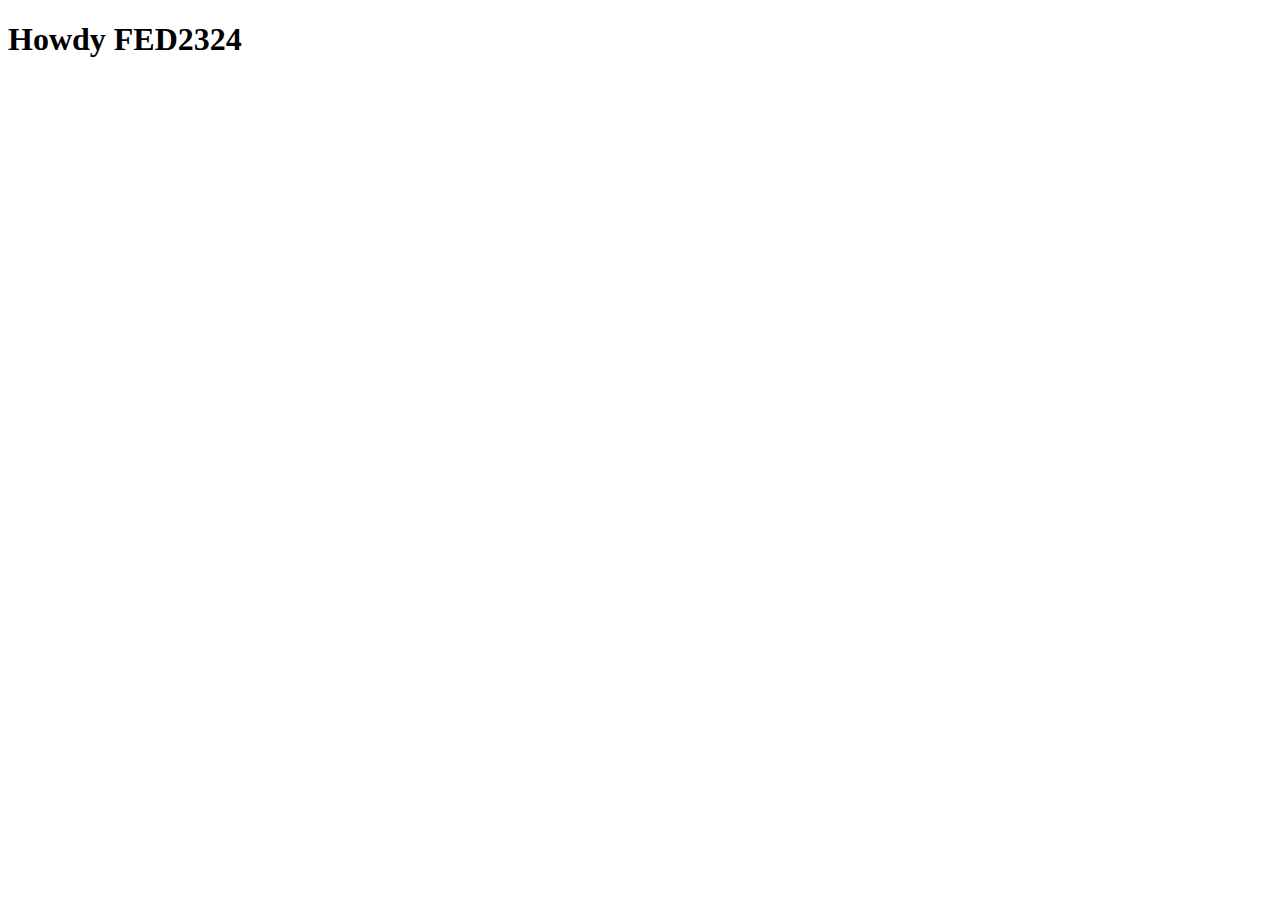
==== index.html @ a55a111e "Add files via upload" ====
<!doctype html>
<html lang="nl">
	
<head>
	<meta charset="UTF-8">
	<meta name="author" content="jouw naam">
	<meta name="viewport" content="width=device-width, initial-scale=1">
	
	<title>Howdy FED2324</title>
	
	<link href="styles/style.css" rel="stylesheet">
	<link rel="icon" type="image/svg+xml" href="images/favicon.svg">
</head>

<body>
	<h1>Howdy FED2324</h1>

	<script defer src="scripts/script.js"></script>
</body>
	
</html>
---- styles/style.css ----
/**************/
/* CSS REMEDY */
/**************/
*, *::after, *::before {
  box-sizing:border-box;  
}






/*********************/
/* CUSTOM PROPERTIES */
/*********************/
:root {
	/* startje */
	--color-text:#111;
	--color-background:#eee;
}





/****************/
/* JOUW STYLING */
/****************/

/* jouw code */
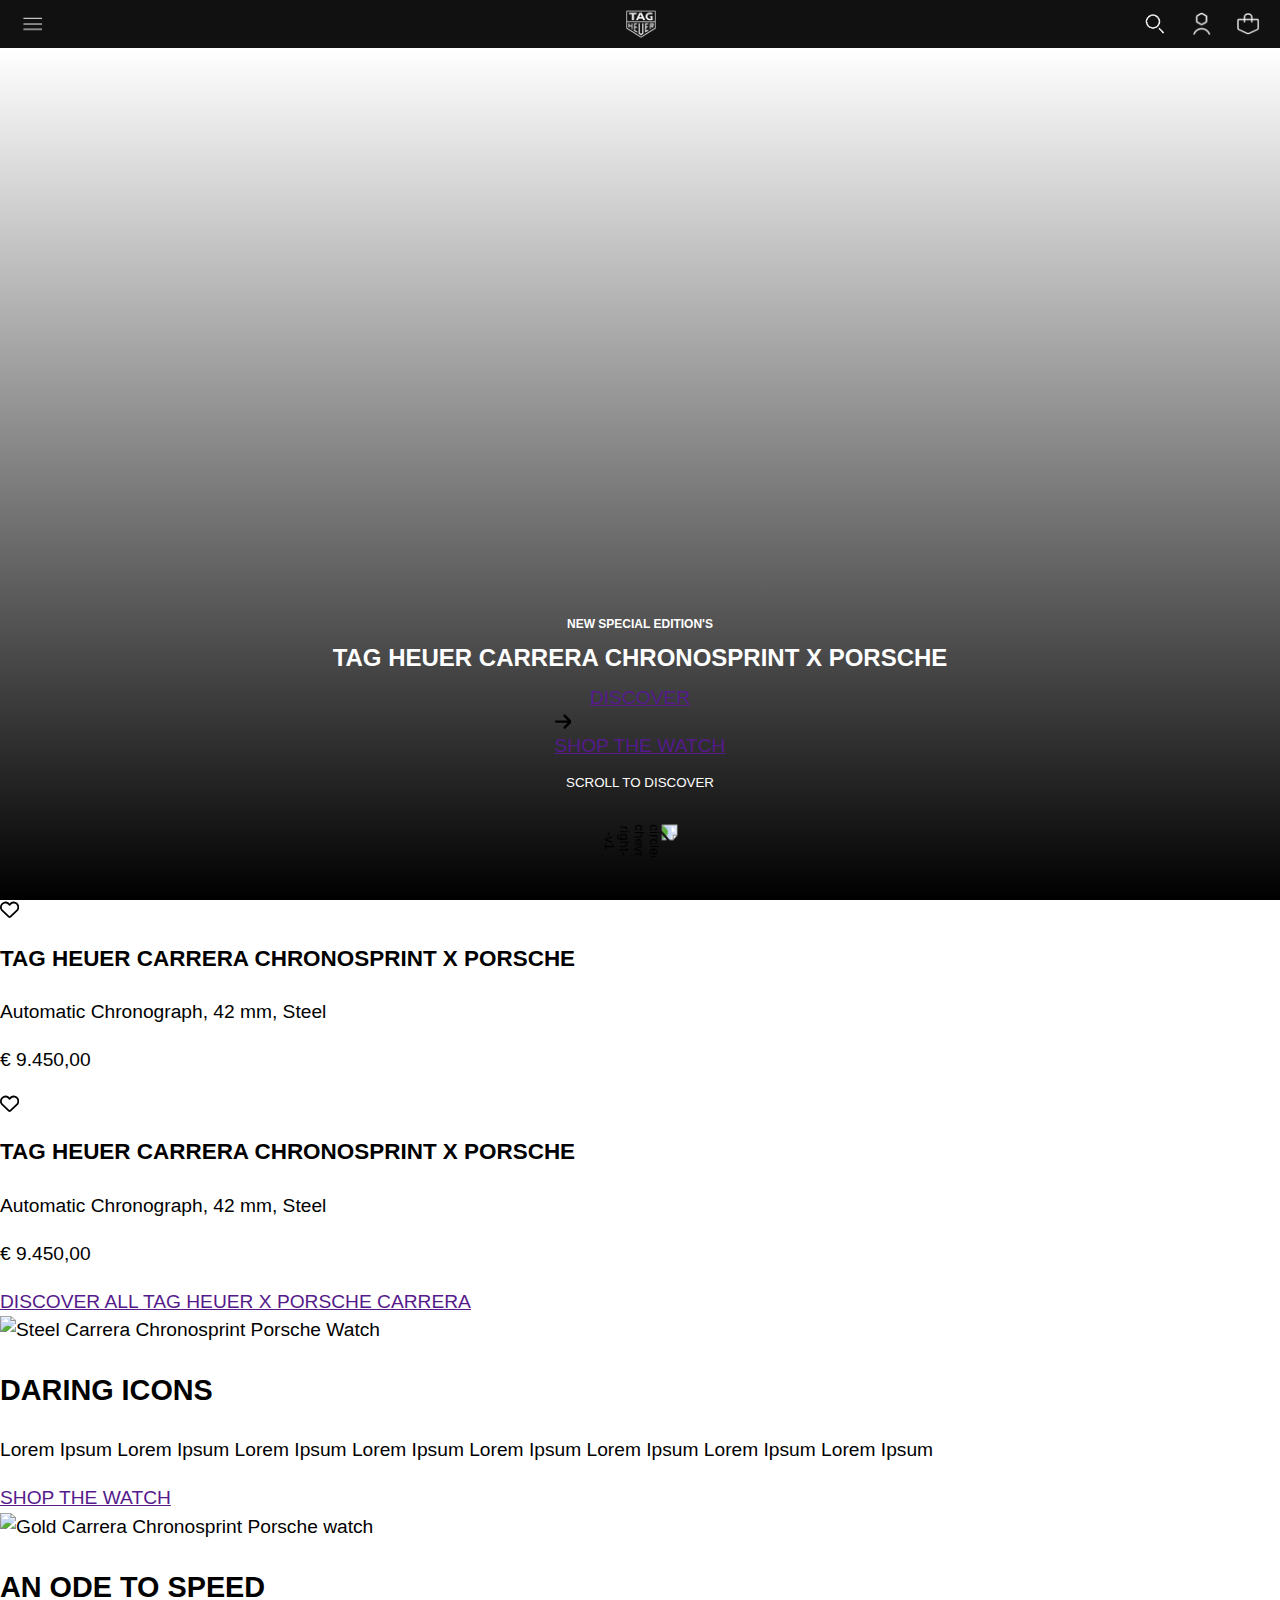
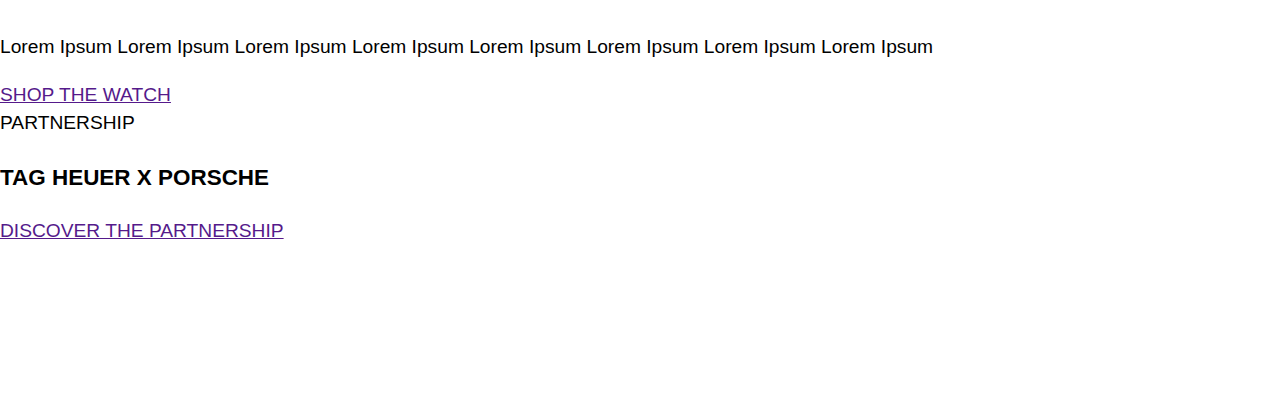
==== commit ccbade7d: "Add files via upload" ====
--- a/index.html
+++ b/index.html
@@ -3,17 +3,128 @@
 	
 <head>
 	<meta charset="UTF-8">
-	<meta name="author" content="jouw naam">
+	<meta name="author" content="Mike de Vries - M4U Creatives">
 	<meta name="viewport" content="width=device-width, initial-scale=1">
 	
-	<title>Howdy FED2324</title>
+	<title>Tag Heuer by M4U Creatives</title>
 	
 	<link href="styles/style.css" rel="stylesheet">
-	<link rel="icon" type="image/svg+xml" href="images/favicon.svg">
+	<link rel="icon" type="image/svg+xml" href="images/favicon.png">
 </head>
 
 <body>
-	<h1>Howdy FED2324</h1>
+	<header>
+		<section>
+			<div>
+				<img src="/images/logo_tagheuer_white.png" alt="TAG Heuer logo">
+			</div>
+			<nav>
+				<div>
+					<img src="/images/menu.png" alt="Menu Icon Header">
+					<!-- <svg xmlns="http://www.w3.org/2000/svg" x="0px" y="0px" width="50" height="50" viewBox="0 0 50 50"
+							style="fill:#FFFFFF;"><path d="M 0 9 L 0 11 L 50 11 L 50 9 Z M 0 24 L 0 26 L 50 26 L 50 24 Z M 0 39 L 0 41 L 50 41 L 50 39 Z"></path></svg> -->
+				</div>
+				
+				<div>
+					<img src="/images/search.png" alt="Search Icon Header">
+					<!-- <svg xmlns="http://www.w3.org/2000/svg" x="0px" y="0px" width="50" height="50" viewBox="0 0 24 24" style="fill:#FFFFFF;"><path d="M 9 2 C 5.1458514 2 2 5.1458514 2 9 C 2 12.854149 5.1458514 16 9 16 C 10.747998 16 12.345009 15.348024 13.574219 14.28125 L 14 14.707031 L 14 16 L 19.585938 21.585938 C 20.137937 22.137937 21.033938 22.137938 21.585938 21.585938 C 22.137938 21.033938 22.137938 20.137938 21.585938 19.585938 L 16 14 L 14.707031 14 L 14.28125 13.574219 C 15.348024 12.345009 16 10.747998 16 9 C 16 5.1458514 12.854149 2 9 2 z M 9 4 C 11.773268 4 14 6.2267316 14 9 C 14 11.773268 11.773268 14 9 14 C 6.2267316 14 4 11.773268 4 9 C 4 6.2267316 6.2267316 4 9 4 z"></path></svg> -->
+					<img src="/images/user.png" alt="User Icon Header">
+					<!-- <svg xmlns="http://www.w3.org/2000/svg" height="1em" viewBox="0 0 448 512">! Font Awesome Free 6.4.2 by @fontawesome - https://fontawesome.com License - https://fontawesome.com/license (Commercial License) Copyright 2023 Fonticons, Inc.<style>svg{fill:#ffffff}</style><path d="M224 256A128 128 0 1 0 224 0a128 128 0 1 0 0 256zm-45.7 48C79.8 304 0 383.8 0 482.3C0 498.7 13.3 512 29.7 512H418.3c16.4 0 29.7-13.3 29.7-29.7C448 383.8 368.2 304 269.7 304H178.3z"/></svg> -->
+					<img src="/images/cart.png" alt="Cart Icon Header">
+					<!-- <svg xmlns="http://www.w3.org/2000/svg" height="1em" viewBox="0 0 448 512">! Font Awesome Free 6.4.2 by @fontawesome - https://fontawesome.com License - https://fontawesome.com/license (Commercial License) Copyright 2023 Fonticons, Inc.<style>svg{fill:#ffffff}</style><path d="M160 112c0-35.3 28.7-64 64-64s64 28.7 64 64v48H160V112zm-48 48H48c-26.5 0-48 21.5-48 48V416c0 53 43 96 96 96H352c53 0 96-43 96-96V208c0-26.5-21.5-48-48-48H336V112C336 50.1 285.9 0 224 0S112 50.1 112 112v48zm24 48a24 24 0 1 1 0 48 24 24 0 1 1 0-48zm152 24a24 24 0 1 1 48 0 24 24 0 1 1 -48 0z"/></svg> -->
+				</div>
+			</nav>
+
+
+
+			</section>
+	</header>
+
+
+	
+
+
+
+
+
+
+
+
+	<main>
+		<section>
+			<video autoplay muted loop id="background-video">
+				<source src="https://www.tagheuer.com/assets/videos/2023/LP/Themes/Partnership/Porsche/tag-heuer-porsche-chronosprint-9-16.mp4" type="video/mp4">
+			</video>
+
+			<article class="content">
+				<span>NEW SPECIAL EDITION'S</span>
+			<h3>TAG HEUER CARRERA CHRONOSPRINT X PORSCHE</h3>
+			<a href="">DISCOVER</a>
+			<a href=""><svg xmlns="http://www.w3.org/2000/svg" height="1em" viewBox="0 0 448 512"><!--! Font Awesome Free 6.4.2 by @fontawesome - https://fontawesome.com License - https://fontawesome.com/license (Commercial License) Copyright 2023 Fonticons, Inc. --><path d="M438.6 278.6c12.5-12.5 12.5-32.8 0-45.3l-160-160c-12.5-12.5-32.8-12.5-45.3 0s-12.5 32.8 0 45.3L338.8 224 32 224c-17.7 0-32 14.3-32 32s14.3 32 32 32l306.7 0L233.4 393.4c-12.5 12.5-12.5 32.8 0 45.3s32.8 12.5 45.3 0l160-160z"/></svg>SHOP THE WATCH</a>
+			<button>
+				<p>SCROLL TO DISCOVER</p>
+				<img src="https://img.icons8.com/ios/50/FFFFFF/circled-chevron-right--v1.png" alt="circled-chevron-right--v1"/>
+			</button>
+			</article>
+			
+
+			<!-- <button>mute</button>
+			<button>pause</button> -->
+			
+		</section>
+		<section>
+			<article>
+				<span></span>
+				<svg xmlns="http://www.w3.org/2000/svg" height="1em" viewBox="0 0 512 512"><!--! Font Awesome Free 6.4.2 by @fontawesome - https://fontawesome.com License - https://fontawesome.com/license (Commercial License) Copyright 2023 Fonticons, Inc. --><style>svg{fill:#000000}</style><path d="M225.8 468.2l-2.5-2.3L48.1 303.2C17.4 274.7 0 234.7 0 192.8v-3.3c0-70.4 50-130.8 119.2-144C158.6 37.9 198.9 47 231 69.6c9 6.4 17.4 13.8 25 22.3c4.2-4.8 8.7-9.2 13.5-13.3c3.7-3.2 7.5-6.2 11.5-9c0 0 0 0 0 0C313.1 47 353.4 37.9 392.8 45.4C462 58.6 512 119.1 512 189.5v3.3c0 41.9-17.4 81.9-48.1 110.4L288.7 465.9l-2.5 2.3c-8.2 7.6-19 11.9-30.2 11.9s-22-4.2-30.2-11.9zM239.1 145c-.4-.3-.7-.7-1-1.1l-17.8-20c0 0-.1-.1-.1-.1c0 0 0 0 0 0c-23.1-25.9-58-37.7-92-31.2C81.6 101.5 48 142.1 48 189.5v3.3c0 28.5 11.9 55.8 32.8 75.2L256 430.7 431.2 268c20.9-19.4 32.8-46.7 32.8-75.2v-3.3c0-47.3-33.6-88-80.1-96.9c-34-6.5-69 5.4-92 31.2c0 0 0 0-.1 .1s0 0-.1 .1l-17.8 20c-.3 .4-.7 .7-1 1.1c-4.5 4.5-10.6 7-16.9 7s-12.4-2.5-16.9-7z"/></svg>
+				<img src="https://www.tagheuer.com/on/demandware.static/-/Sites-tagheuer-master/default/dw9e4cd8ce/TAG_Heuer_Carrera/CBS2011.FC6529/CBS2011.FC6529_0913.png?impolicy=producttile&height=264" alt="">
+				<h3>TAG HEUER CARRERA CHRONOSPRINT X PORSCHE</h3>
+				<p>Automatic Chronograph, 42 mm, Steel</p>
+				<p>€ 9.450,00</p>
+			</article>
+
+			<article>
+				<span></span>
+				<svg xmlns="http://www.w3.org/2000/svg" height="1em" viewBox="0 0 512 512"><!--! Font Awesome Free 6.4.2 by @fontawesome - https://fontawesome.com License - https://fontawesome.com/license (Commercial License) Copyright 2023 Fonticons, Inc. --><style>svg{fill:#000000}</style><path d="M225.8 468.2l-2.5-2.3L48.1 303.2C17.4 274.7 0 234.7 0 192.8v-3.3c0-70.4 50-130.8 119.2-144C158.6 37.9 198.9 47 231 69.6c9 6.4 17.4 13.8 25 22.3c4.2-4.8 8.7-9.2 13.5-13.3c3.7-3.2 7.5-6.2 11.5-9c0 0 0 0 0 0C313.1 47 353.4 37.9 392.8 45.4C462 58.6 512 119.1 512 189.5v3.3c0 41.9-17.4 81.9-48.1 110.4L288.7 465.9l-2.5 2.3c-8.2 7.6-19 11.9-30.2 11.9s-22-4.2-30.2-11.9zM239.1 145c-.4-.3-.7-.7-1-1.1l-17.8-20c0 0-.1-.1-.1-.1c0 0 0 0 0 0c-23.1-25.9-58-37.7-92-31.2C81.6 101.5 48 142.1 48 189.5v3.3c0 28.5 11.9 55.8 32.8 75.2L256 430.7 431.2 268c20.9-19.4 32.8-46.7 32.8-75.2v-3.3c0-47.3-33.6-88-80.1-96.9c-34-6.5-69 5.4-92 31.2c0 0 0 0-.1 .1s0 0-.1 .1l-17.8 20c-.3 .4-.7 .7-1 1.1c-4.5 4.5-10.6 7-16.9 7s-12.4-2.5-16.9-7z"/></svg>
+				<img src="https://www.tagheuer.com/on/demandware.static/-/Sites-tagheuer-master/default/dw92db886f/TAG_Heuer_Carrera/CBS2040.FC8318/CBS2040.FC8318_0913.png?impolicy=producttile&height=264" alt="">
+				<h3>TAG HEUER CARRERA CHRONOSPRINT X PORSCHE</h3>
+				<p>Automatic Chronograph, 42 mm, Steel</p>
+				<p>€ 9.450,00</p>
+			</article>
+
+			<a href="">DISCOVER ALL TAG HEUER X PORSCHE CARRERA</a>
+		</section>
+
+		<section>
+			<article>
+				<img src="https://www.tagheuer.com/on/demandware.static/-/Library-Sites-TagHeuer-Shared/default/dw7674ee08/images/homepage/2023/2023-09/steel-chronosprint-tag-heuer-porsche.png" alt="Steel Carrera Chronosprint Porsche Watch">
+			</article>
+			<article>
+				<h2>DARING ICONS</h2>
+				<p>Lorem Ipsum Lorem Ipsum  Lorem Ipsum  Lorem Ipsum  Lorem Ipsum  Lorem Ipsum  Lorem Ipsum  Lorem Ipsum </p>
+				<a href="">SHOP THE WATCH</a>
+			</article>
+		</section>
+
+		<section>
+			<article>
+				<img src="https://www.tagheuer.com/on/demandware.static/-/Library-Sites-TagHeuer-Shared/default/dwd8e31923/images/homepage/2023/2023-09/gold-chronosprint-tag-heuer-porsche.png" alt="Gold Carrera Chronosprint Porsche watch">
+			</article>
+			<article>
+				<h2>AN ODE TO SPEED</h2>
+				<p>Lorem Ipsum Lorem Ipsum  Lorem Ipsum  Lorem Ipsum  Lorem Ipsum  Lorem Ipsum  Lorem Ipsum  Lorem Ipsum </p>
+				<a href="">SHOP THE WATCH</a>
+			</article>
+		</section>
+
+		<section>
+			<span>PARTNERSHIP</span>
+			<h3>TAG HEUER X PORSCHE</h3>
+			<a href="">DISCOVER THE PARTNERSHIP</a>
+			<video src="https://tagheuer.com/assets/videos/2023/LP/Themes/Partnership/Porsche/tag-heuer-porsche-anniversary-16-9.mp4"></video>
+		</section>
+
+
+	</main>
 
 	<script defer src="scripts/script.js"></script>
 </body>
--- a/styles/style.css
+++ b/styles/style.css
@@ -1,13 +1,211 @@
 /**************/
 /* CSS REMEDY */
 /**************/
-*, *::after, *::before {
-  box-sizing:border-box;  
-}
-
-
-
-
+
+/* @docs
+label: Box Sizing
+
+note: |
+  Use border-box by default, globally.
+
+category: global
+*/
+*, ::before, ::after { box-sizing: border-box; }
+
+
+/* @docs
+label: Line Sizing
+
+note: |
+  Consistent line-spacing,
+  even when inline elements have different line-heights.
+
+links:
+  - https://drafts.csswg.org/css-inline-3/#line-sizing-property
+
+category: global
+*/
+
+/* @docs
+label: Body Margins
+
+note: |
+  Remove the tiny space around the edge of the page.
+
+category: global
+*/
+body { margin: 0; }
+
+
+/* @docs
+label: Hidden Attribute
+
+note: |
+  Maintain `hidden` behaviour when overriding `display` values.
+
+  category: global
+*/
+[hidden] { display: none; }
+
+
+
+/* @docs
+label: H1 Margins
+
+note: |
+  Keep h1 margins consistent, even when nested.
+
+category: typography
+*/
+h1 { margin: 0.67em 0; }
+
+
+/* @docs
+label: Pre Wrapping
+
+note: |
+  Overflow by default is bad...
+
+category: typography
+*/
+pre { white-space: pre-wrap; }
+
+
+/* @docs
+label: Horizontal Rule
+
+note: |
+  1. Solid, thin horizontal rules
+  2. Remove Firefox `color: gray`
+  3. Remove default `1px` height, and common `overflow: hidden`
+
+category: typography
+*/
+hr {
+  border-style: solid;
+  border-width: 1px 0 0;
+  color: inherit;
+  height: 0;
+  overflow: visible;
+}
+
+
+/* @docs
+label: Responsive Embeds
+
+note: |
+  1. Block display is usually what we want
+  2. The `vertical-align` removes strange space-below in case authors overwrite the display value
+  3. Responsive by default
+  4. Audio without `[controls]` remains hidden by default
+
+category: embedded elements
+*/
+img, svg, video, canvas, audio, iframe, embed, object {
+  display: block;
+  /* vertical-align: middle; */
+  max-width: 100%;
+}
+audio:not([controls]) { display:none; }
+
+
+/* @docs
+label: Responsive Images
+
+note: |
+  These new elements display inline by default,
+  but that's not the expected behavior for either one.
+  This can interfere with proper layout and aspect-ratio handling.
+
+  1. Remove the unnecessary wrapping `picture`, while maintaining contents
+  2. Source elements have nothing to display, so we hide them entirely
+
+category: embedded elements
+*/
+picture { display: contents; }
+source { display: none; }
+
+
+/* @docs
+label: Aspect Ratios
+
+note: |
+  Maintain intrinsic aspect ratios when `max-width` is applied.
+  `iframe`, `embed`, and `object` are also embedded,
+  but have no intrinsic ratio,
+  so their `height` needs to be set explicitly.
+
+category: embedded elements
+*/
+img, svg, video, canvas {
+  height: auto;
+}
+
+
+/* @docs
+label: Audio Width
+
+note: |
+  There is no good reason elements default to 300px,
+  and audio files are unlikely to come with a width attribute.
+
+category: embedded elements
+*/
+audio { width: 100%; }
+
+/* @docs
+label: Image Borders
+
+note: |
+  Remove the border on images inside links in IE 10 and earlier.
+
+category: legacy browsers
+*/
+img { border-style: none; }
+
+
+/* @docs
+label: SVG Overflow
+
+note: |
+  Hide the overflow in IE 10 and earlier.
+
+category: legacy browsers
+*/
+svg { overflow: hidden; }
+
+
+/* @docs
+label: HTML5 Elements
+
+note: |
+  Default block display on HTML5 elements.
+  For oldIE to apply this styling one needs to add some JS as well (i.e. `document.createElement("main")`)
+
+links:
+  - https://www.sitepoint.com/html5-older-browsers-and-the-shiv/
+
+category: legacy browsers
+*/
+article, aside, details, figcaption, figure, footer, header, hgroup, main, nav, section {
+  display: block;
+}
+
+
+/* @docs
+label: Checkbox & Radio Inputs
+
+note: |
+  1. Add the correct box sizing in IE 10
+  2. Remove the padding in IE 10
+
+category: legacy browsers
+*/
+[type='checkbox'],
+[type='radio'] {
+  box-sizing: border-box;
+  padding: 0;
+}
 
 
 /*********************/
@@ -15,17 +213,193 @@
 /*********************/
 :root {
 	/* startje */
-	--color-text:#111;
-	--color-background:#eee;
-}
-
-
-
-
+  --color-default:#111;
+	--color-text:#eee;
+	--color-background:#111;
+
+  -webkit-font-smoothing: antialiased;
+
+  --min-vh: 0.667rem;
+  --header-height: 3rem;
+  --header-padding: 1.25rem;
+  --max: 100%;
+}
+
+header section > h2{
+  visibility: hidden;
+}
+
+body{
+    color: var(--color-deafault);
+    font-family: 'Proxima Nova Th',Arial,sans-serif;
+    font-size: 1.2rem;
+    font-weight: 400;
+    line-height: 1.5;
+    text-align: left;
+}
 
 /****************/
 /* JOUW STYLING */
 /****************/
 
-/* jouw code */
-
+/****************/
+  /* HEADER */
+/****************/
+
+header{
+  z-index: 99;
+  display: block;
+  height: 3rem;
+  position: sticky;
+    bottom: 0;
+    left: 0;
+    right: 0;
+    top: 0;
+  
+  background-color: #111;
+
+  /* background-color: hotpink; */
+}
+
+header section{
+  position: relative;
+  margin-left: auto;
+    margin-right: auto;
+    padding-left: var(--header-padding);
+    padding-right: var(--header-padding);
+    width: var(--max);
+    height: var(--max);
+  /* background-color: red; */
+}
+
+header section > div:first-of-type > img{
+  display: block;
+  left: calc(50% - 0.9rem);
+  position: absolute;
+  text-align: center;
+  top: 50%;
+  -webkit-transform: translateY(-50%);
+  transform: translateY(-50%);
+  width: 1.9rem;
+}
+
+header section nav{
+  display: flex;
+  align-items: center;
+  justify-content: space-between;
+  height: 3rem;
+  /* background-color: green; */
+}
+
+header section nav div:first-of-type{
+display: block;
+
+/* background-color: aqua; */
+}
+
+
+header section nav div:last-of-type{
+display: flex;
+justify-content: space-between;
+
+/* background-color: aquamarine; */
+}
+
+header section nav div:first-of-type img,
+header section nav div:last-of-type img{
+  max-width: 1.5rem;
+  
+}
+
+header section nav div:last-of-type img:nth-of-type(2),
+header section nav div:last-of-type img:nth-of-type(3){
+  margin-left: 1.4rem;
+}
+
+
+
+/*********************************/
+/* 1st section [Video x PORSCHE] */
+/*********************************/
+main > section:first-of-type{
+  /* height: calc(var(--min-vh, 1vh)*100 - 5rem); */
+  /* background-color: blue; */
+  background-image: linear-gradient(180deg,transparent,#000);
+  display: flex;
+  flex-direction: column;
+  justify-content: flex-end;
+  position: relative;
+    width: 100%;
+    height: calc(100vh - 3rem);
+    overflow: hidden;
+}
+
+#background-video {
+  position: absolute;
+  top: 0;
+  left: 0;
+  width: 100%;
+  height: 100%;
+  object-fit: cover;
+  z-index: -1;
+}
+
+.content {
+  position: relative;
+  z-index: 1;
+  text-align: center;
+  padding: 20px;
+  color: #fff; /* Text color */
+}
+
+main > section:first-of-type article > span{
+  font-family: Helvetica ,sans-serif;
+  font-size: 0.75rem;
+  font-weight: 600;
+}
+
+
+
+
+/*********************************/
+/* 2nd section [watches] */
+/*********************************/
+
+main > section:nth-of-type(2){
+background-image: url(
+  https://www.tagheuer.com/on/demandware.static/-/Library-Sites-TagHeuer-Shared/default/dw79f46b18/images/Landing/Porsche/Chronosprint/product-carousel-background-m.png);
+  background-repeat: no-repeat;
+  background-size: contain;
+}
+
+
+.content{
+  /* height: 40vh; */
+  display: flex;
+  align-items: center;
+  flex-direction: column;
+  bottom: 0;
+}
+
+.content h3{
+  font-size: 1.5rem;
+  margin: 0.3em;
+}
+
+.content button p{
+color: white;
+}
+
+.content button{
+  display: flex;
+  flex-direction: column;
+  justify-content: center;
+  align-items: center;
+  border: none;
+  background-color: transparent;
+}
+
+.content button img{
+  rotate: 90deg;
+  width: 2.5em;
+}
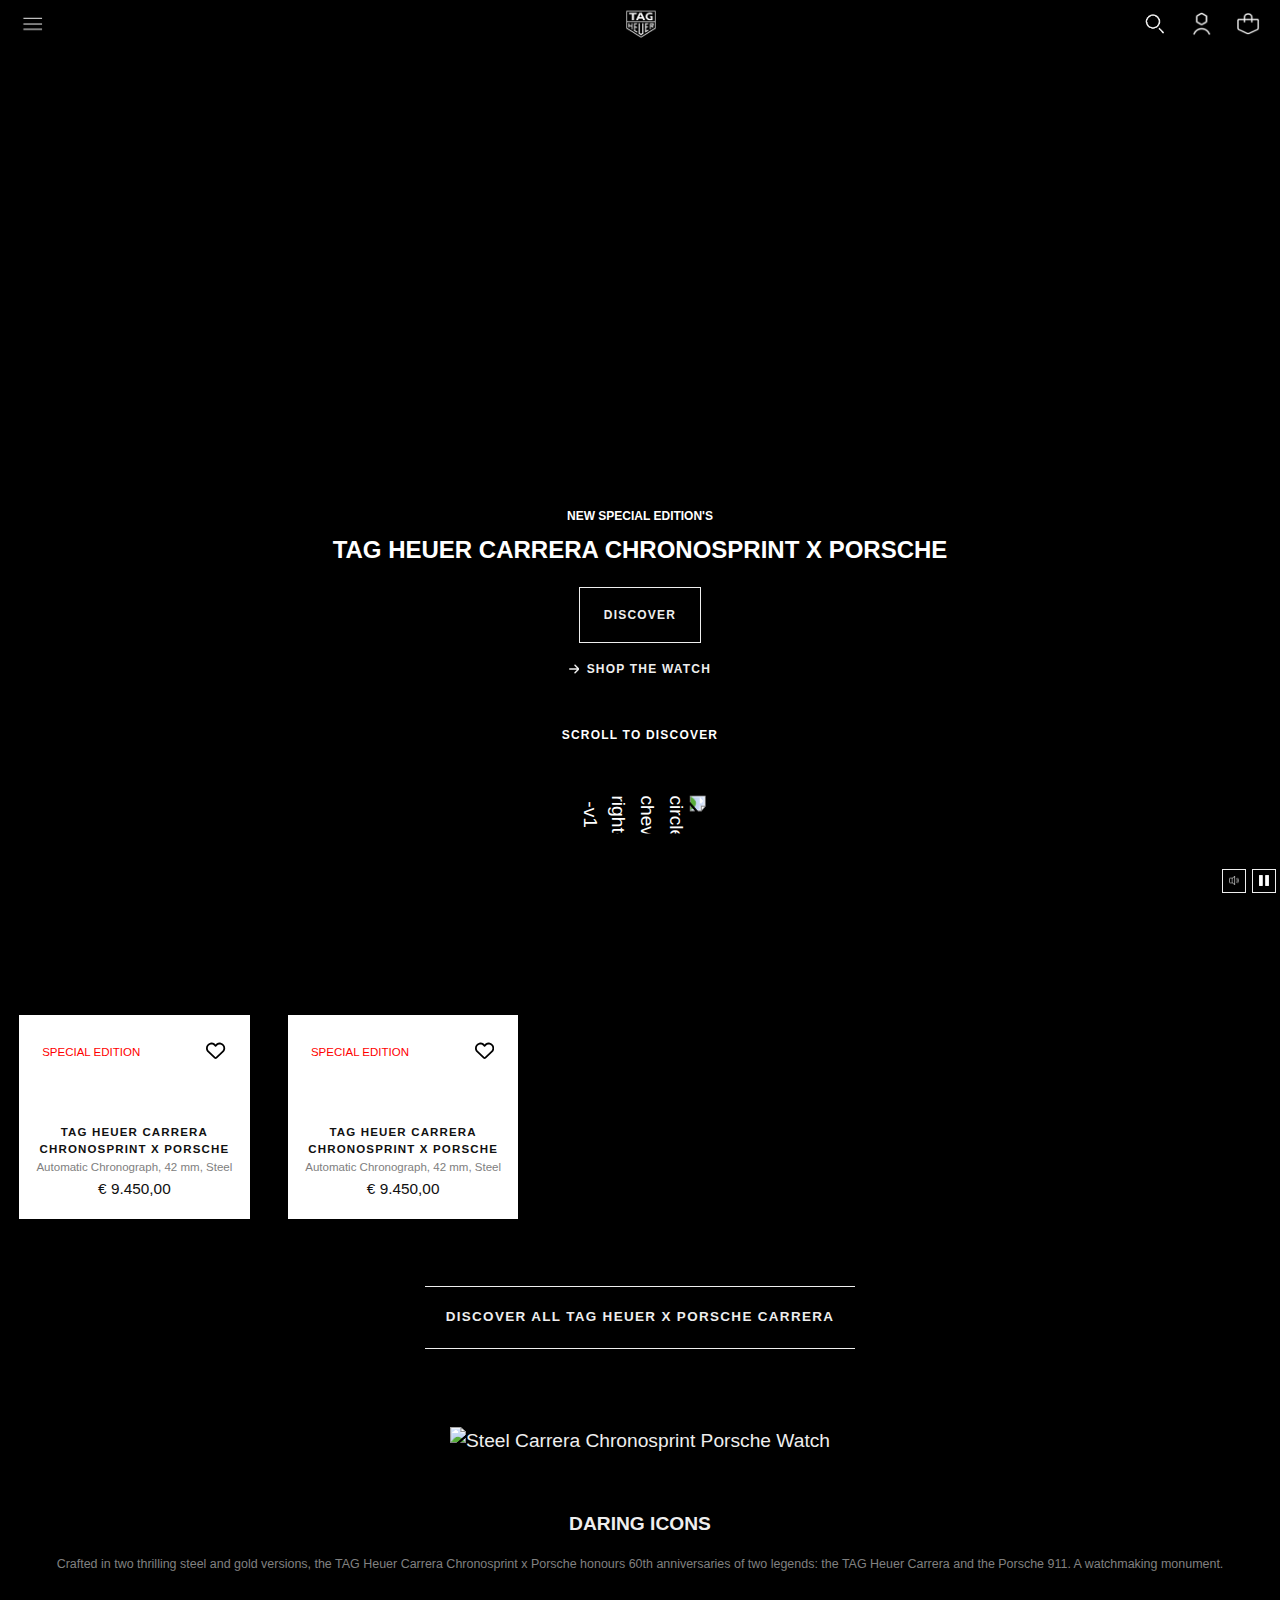
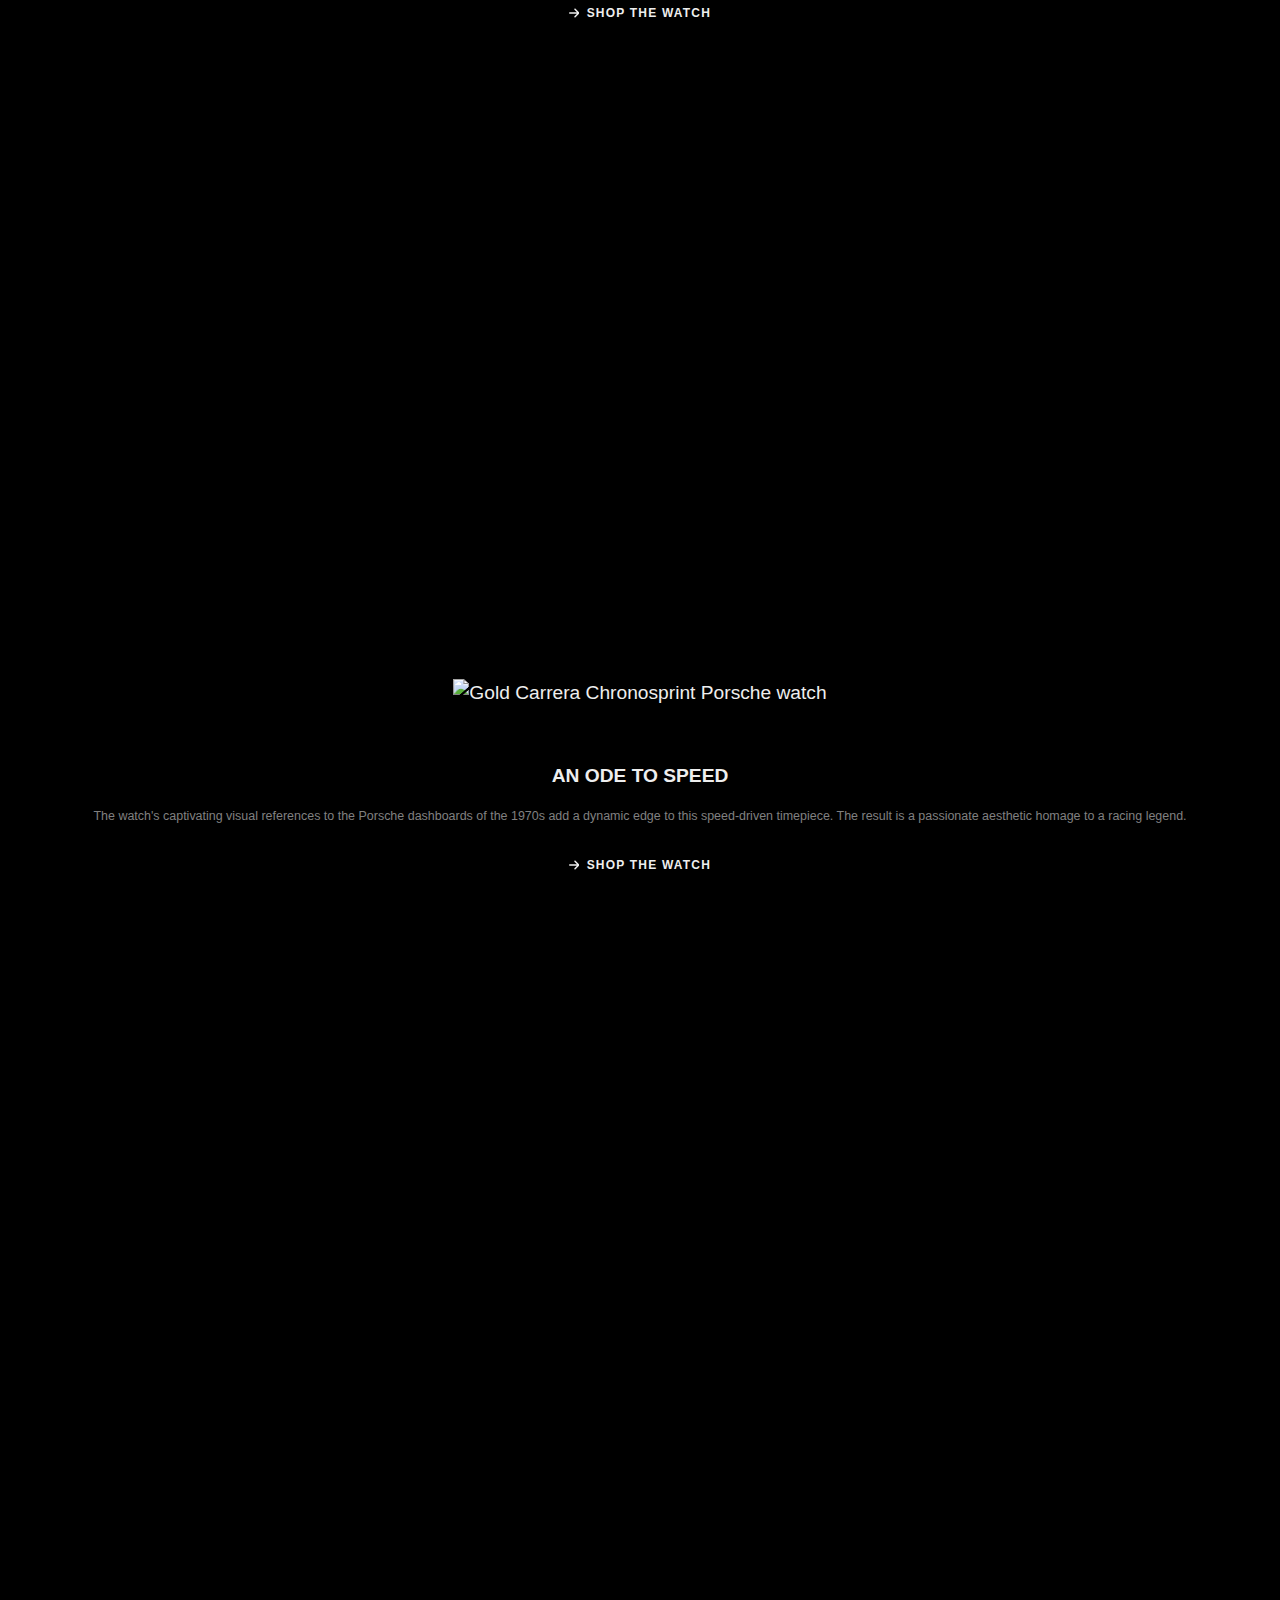
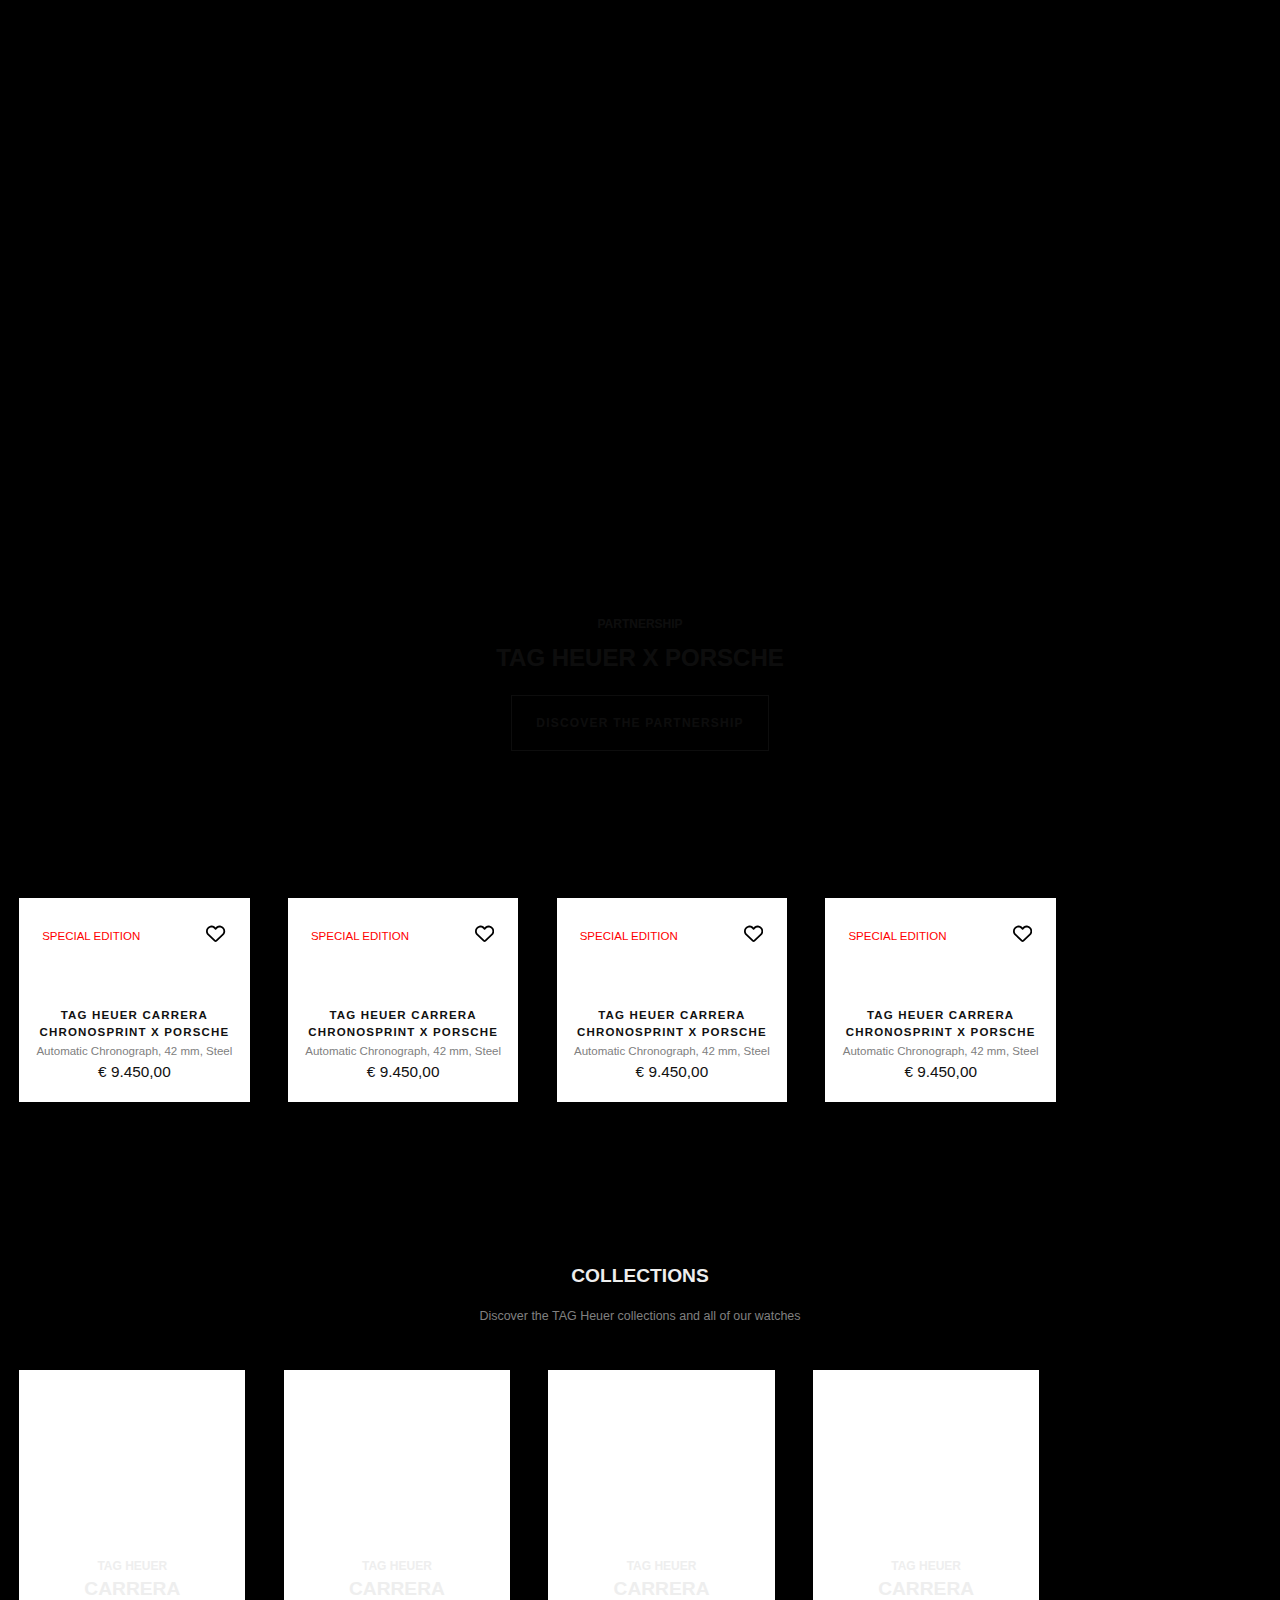
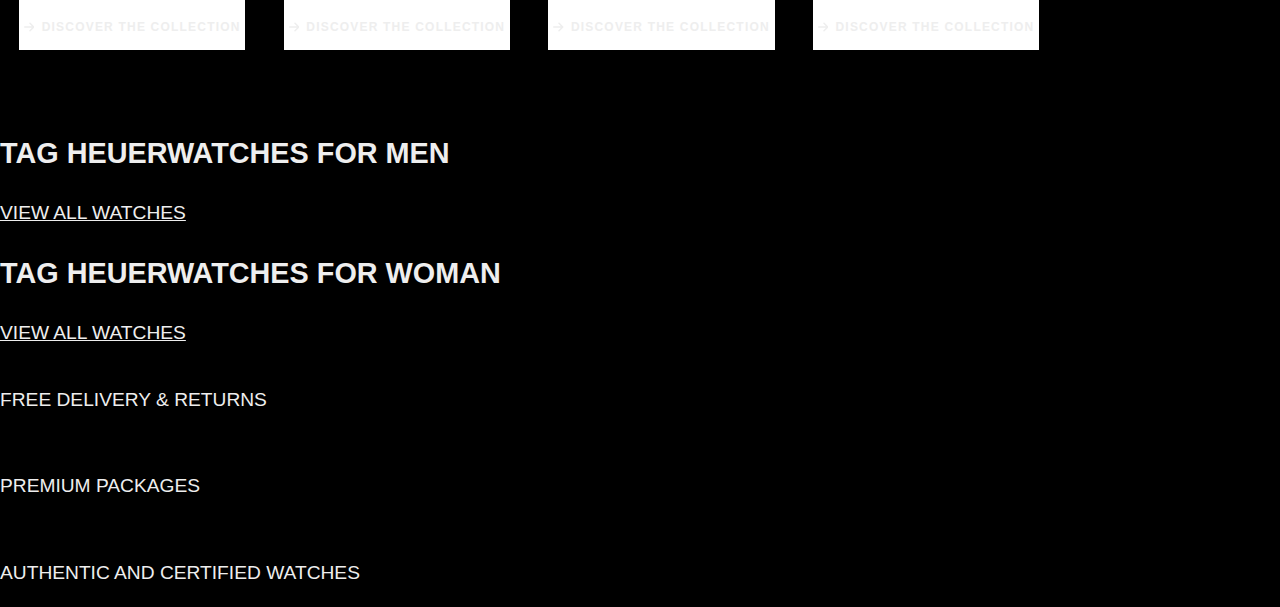
==== commit c28c0658: "Add files via upload" ====
--- a/index.html
+++ b/index.html
@@ -29,9 +29,9 @@
 					<img src="/images/search.png" alt="Search Icon Header">
 					<!-- <svg xmlns="http://www.w3.org/2000/svg" x="0px" y="0px" width="50" height="50" viewBox="0 0 24 24" style="fill:#FFFFFF;"><path d="M 9 2 C 5.1458514 2 2 5.1458514 2 9 C 2 12.854149 5.1458514 16 9 16 C 10.747998 16 12.345009 15.348024 13.574219 14.28125 L 14 14.707031 L 14 16 L 19.585938 21.585938 C 20.137937 22.137937 21.033938 22.137938 21.585938 21.585938 C 22.137938 21.033938 22.137938 20.137938 21.585938 19.585938 L 16 14 L 14.707031 14 L 14.28125 13.574219 C 15.348024 12.345009 16 10.747998 16 9 C 16 5.1458514 12.854149 2 9 2 z M 9 4 C 11.773268 4 14 6.2267316 14 9 C 14 11.773268 11.773268 14 9 14 C 6.2267316 14 4 11.773268 4 9 C 4 6.2267316 6.2267316 4 9 4 z"></path></svg> -->
 					<img src="/images/user.png" alt="User Icon Header">
-					<!-- <svg xmlns="http://www.w3.org/2000/svg" height="1em" viewBox="0 0 448 512">! Font Awesome Free 6.4.2 by @fontawesome - https://fontawesome.com License - https://fontawesome.com/license (Commercial License) Copyright 2023 Fonticons, Inc.<style>svg{fill:#ffffff}</style><path d="M224 256A128 128 0 1 0 224 0a128 128 0 1 0 0 256zm-45.7 48C79.8 304 0 383.8 0 482.3C0 498.7 13.3 512 29.7 512H418.3c16.4 0 29.7-13.3 29.7-29.7C448 383.8 368.2 304 269.7 304H178.3z"/></svg> -->
+					<!-- <svg xmlns="http://www.w3.org/2000/svg" viewBox="0 0 448 512">! Font Awesome Free 6.4.2 by @fontawesome - https://fontawesome.com License - https://fontawesome.com/license (Commercial License) Copyright 2023 Fonticons, Inc.<style>svg{fill:#ffffff}</style><path d="M224 256A128 128 0 1 0 224 0a128 128 0 1 0 0 256zm-45.7 48C79.8 304 0 383.8 0 482.3C0 498.7 13.3 512 29.7 512H418.3c16.4 0 29.7-13.3 29.7-29.7C448 383.8 368.2 304 269.7 304H178.3z"/></svg> -->
 					<img src="/images/cart.png" alt="Cart Icon Header">
-					<!-- <svg xmlns="http://www.w3.org/2000/svg" height="1em" viewBox="0 0 448 512">! Font Awesome Free 6.4.2 by @fontawesome - https://fontawesome.com License - https://fontawesome.com/license (Commercial License) Copyright 2023 Fonticons, Inc.<style>svg{fill:#ffffff}</style><path d="M160 112c0-35.3 28.7-64 64-64s64 28.7 64 64v48H160V112zm-48 48H48c-26.5 0-48 21.5-48 48V416c0 53 43 96 96 96H352c53 0 96-43 96-96V208c0-26.5-21.5-48-48-48H336V112C336 50.1 285.9 0 224 0S112 50.1 112 112v48zm24 48a24 24 0 1 1 0 48 24 24 0 1 1 0-48zm152 24a24 24 0 1 1 48 0 24 24 0 1 1 -48 0z"/></svg> -->
+					<!-- <svg xmlns="http://www.w3.org/2000/svg" viewBox="0 0 448 512">! Font Awesome Free 6.4.2 by @fontawesome - https://fontawesome.com License - https://fontawesome.com/license (Commercial License) Copyright 2023 Fonticons, Inc.<style>svg{fill:#ffffff}</style><path d="M160 112c0-35.3 28.7-64 64-64s64 28.7 64 64v48H160V112zm-48 48H48c-26.5 0-48 21.5-48 48V416c0 53 43 96 96 96H352c53 0 96-43 96-96V208c0-26.5-21.5-48-48-48H336V112C336 50.1 285.9 0 224 0S112 50.1 112 112v48zm24 48a24 24 0 1 1 0 48 24 24 0 1 1 0-48zm152 24a24 24 0 1 1 48 0 24 24 0 1 1 -48 0z"/></svg> -->
 				</div>
 			</nav>
 
@@ -41,41 +41,33 @@
 	</header>
 
 
-	
-
-
-
-
-
-
-
-
 	<main>
 		<section>
-			<video autoplay muted loop id="background-video">
+			<video autoplay muted loop class="background-video">
 				<source src="https://www.tagheuer.com/assets/videos/2023/LP/Themes/Partnership/Porsche/tag-heuer-porsche-chronosprint-9-16.mp4" type="video/mp4">
 			</video>
-
-			<article class="content">
-				<span>NEW SPECIAL EDITION'S</span>
-			<h3>TAG HEUER CARRERA CHRONOSPRINT X PORSCHE</h3>
-			<a href="">DISCOVER</a>
-			<a href=""><svg xmlns="http://www.w3.org/2000/svg" height="1em" viewBox="0 0 448 512"><!--! Font Awesome Free 6.4.2 by @fontawesome - https://fontawesome.com License - https://fontawesome.com/license (Commercial License) Copyright 2023 Fonticons, Inc. --><path d="M438.6 278.6c12.5-12.5 12.5-32.8 0-45.3l-160-160c-12.5-12.5-32.8-12.5-45.3 0s-12.5 32.8 0 45.3L338.8 224 32 224c-17.7 0-32 14.3-32 32s14.3 32 32 32l306.7 0L233.4 393.4c-12.5 12.5-12.5 32.8 0 45.3s32.8 12.5 45.3 0l160-160z"/></svg>SHOP THE WATCH</a>
-			<button>
+			<!-- <div   class="fade-section"> -->
+			<article class="videocontent">
+				<span class="fade-section">NEW SPECIAL EDITION'S</span>
+			<h3><span class="title-wrapper">TAG HEUER CARRERA CHRONOSPRINT X PORSCHE</span></h3>
+			<a href="" class="fade-section">DISCOVER</a>
+			<a href="" class="fade-section"><svg xmlns="http://www.w3.org/2000/svg" viewBox="0 0 448 512"><!--! Font Awesome Free 6.4.2 by @fontawesome - https://fontawesome.com License - https://fontawesome.com/license (Commercial License) Copyright 2023 Fonticons, Inc. --><path d="M438.6 278.6c12.5-12.5 12.5-32.8 0-45.3l-160-160c-12.5-12.5-32.8-12.5-45.3 0s-12.5 32.8 0 45.3L338.8 224 32 224c-17.7 0-32 14.3-32 32s14.3 32 32 32l306.7 0L233.4 393.4c-12.5 12.5-12.5 32.8 0 45.3s32.8 12.5 45.3 0l160-160z"/></svg>SHOP THE WATCH</a>
+			<a class="fade-section">
 				<p>SCROLL TO DISCOVER</p>
 				<img src="https://img.icons8.com/ios/50/FFFFFF/circled-chevron-right--v1.png" alt="circled-chevron-right--v1"/>
-			</button>
-			</article>
-			
-
-			<!-- <button>mute</button>
-			<button>pause</button> -->
-			
-		</section>
-		<section>
-			<article>
-				<span></span>
-				<svg xmlns="http://www.w3.org/2000/svg" height="1em" viewBox="0 0 512 512"><!--! Font Awesome Free 6.4.2 by @fontawesome - https://fontawesome.com License - https://fontawesome.com/license (Commercial License) Copyright 2023 Fonticons, Inc. --><style>svg{fill:#000000}</style><path d="M225.8 468.2l-2.5-2.3L48.1 303.2C17.4 274.7 0 234.7 0 192.8v-3.3c0-70.4 50-130.8 119.2-144C158.6 37.9 198.9 47 231 69.6c9 6.4 17.4 13.8 25 22.3c4.2-4.8 8.7-9.2 13.5-13.3c3.7-3.2 7.5-6.2 11.5-9c0 0 0 0 0 0C313.1 47 353.4 37.9 392.8 45.4C462 58.6 512 119.1 512 189.5v3.3c0 41.9-17.4 81.9-48.1 110.4L288.7 465.9l-2.5 2.3c-8.2 7.6-19 11.9-30.2 11.9s-22-4.2-30.2-11.9zM239.1 145c-.4-.3-.7-.7-1-1.1l-17.8-20c0 0-.1-.1-.1-.1c0 0 0 0 0 0c-23.1-25.9-58-37.7-92-31.2C81.6 101.5 48 142.1 48 189.5v3.3c0 28.5 11.9 55.8 32.8 75.2L256 430.7 431.2 268c20.9-19.4 32.8-46.7 32.8-75.2v-3.3c0-47.3-33.6-88-80.1-96.9c-34-6.5-69 5.4-92 31.2c0 0 0 0-.1 .1s0 0-.1 .1l-17.8 20c-.3 .4-.7 .7-1 1.1c-4.5 4.5-10.6 7-16.9 7s-12.4-2.5-16.9-7z"/></svg>
+			</a>
+			</article>
+			<span>
+				<button class="muted-bg" id="VolumeButton"></button>
+				<button class="playing-bg" id="PausePlayButton"></button>
+			</span>
+			<!-- </div> -->
+		</section>
+		<section class="product-showcase-wrapper">
+			<div class="product-showcase-items">
+			<article>
+				<p><span>special edition</span></p>
+				<svg xmlns="http://www.w3.org/2000/svg" viewBox="0 0 512 512"><!--! Font Awesome Free 6.4.2 by @fontawesome - https://fontawesome.com License - https://fontawesome.com/license (Commercial License) Copyright 2023 Fonticons, Inc. --><style>svg{fill:#000000}</style><path d="M225.8 468.2l-2.5-2.3L48.1 303.2C17.4 274.7 0 234.7 0 192.8v-3.3c0-70.4 50-130.8 119.2-144C158.6 37.9 198.9 47 231 69.6c9 6.4 17.4 13.8 25 22.3c4.2-4.8 8.7-9.2 13.5-13.3c3.7-3.2 7.5-6.2 11.5-9c0 0 0 0 0 0C313.1 47 353.4 37.9 392.8 45.4C462 58.6 512 119.1 512 189.5v3.3c0 41.9-17.4 81.9-48.1 110.4L288.7 465.9l-2.5 2.3c-8.2 7.6-19 11.9-30.2 11.9s-22-4.2-30.2-11.9zM239.1 145c-.4-.3-.7-.7-1-1.1l-17.8-20c0 0-.1-.1-.1-.1c0 0 0 0 0 0c-23.1-25.9-58-37.7-92-31.2C81.6 101.5 48 142.1 48 189.5v3.3c0 28.5 11.9 55.8 32.8 75.2L256 430.7 431.2 268c20.9-19.4 32.8-46.7 32.8-75.2v-3.3c0-47.3-33.6-88-80.1-96.9c-34-6.5-69 5.4-92 31.2c0 0 0 0-.1 .1s0 0-.1 .1l-17.8 20c-.3 .4-.7 .7-1 1.1c-4.5 4.5-10.6 7-16.9 7s-12.4-2.5-16.9-7z"/></svg>
 				<img src="https://www.tagheuer.com/on/demandware.static/-/Sites-tagheuer-master/default/dw9e4cd8ce/TAG_Heuer_Carrera/CBS2011.FC6529/CBS2011.FC6529_0913.png?impolicy=producttile&height=264" alt="">
 				<h3>TAG HEUER CARRERA CHRONOSPRINT X PORSCHE</h3>
 				<p>Automatic Chronograph, 42 mm, Steel</p>
@@ -83,45 +75,154 @@
 			</article>
 
 			<article>
-				<span></span>
-				<svg xmlns="http://www.w3.org/2000/svg" height="1em" viewBox="0 0 512 512"><!--! Font Awesome Free 6.4.2 by @fontawesome - https://fontawesome.com License - https://fontawesome.com/license (Commercial License) Copyright 2023 Fonticons, Inc. --><style>svg{fill:#000000}</style><path d="M225.8 468.2l-2.5-2.3L48.1 303.2C17.4 274.7 0 234.7 0 192.8v-3.3c0-70.4 50-130.8 119.2-144C158.6 37.9 198.9 47 231 69.6c9 6.4 17.4 13.8 25 22.3c4.2-4.8 8.7-9.2 13.5-13.3c3.7-3.2 7.5-6.2 11.5-9c0 0 0 0 0 0C313.1 47 353.4 37.9 392.8 45.4C462 58.6 512 119.1 512 189.5v3.3c0 41.9-17.4 81.9-48.1 110.4L288.7 465.9l-2.5 2.3c-8.2 7.6-19 11.9-30.2 11.9s-22-4.2-30.2-11.9zM239.1 145c-.4-.3-.7-.7-1-1.1l-17.8-20c0 0-.1-.1-.1-.1c0 0 0 0 0 0c-23.1-25.9-58-37.7-92-31.2C81.6 101.5 48 142.1 48 189.5v3.3c0 28.5 11.9 55.8 32.8 75.2L256 430.7 431.2 268c20.9-19.4 32.8-46.7 32.8-75.2v-3.3c0-47.3-33.6-88-80.1-96.9c-34-6.5-69 5.4-92 31.2c0 0 0 0-.1 .1s0 0-.1 .1l-17.8 20c-.3 .4-.7 .7-1 1.1c-4.5 4.5-10.6 7-16.9 7s-12.4-2.5-16.9-7z"/></svg>
+				<p><span>special edition</span></p>
+				<svg xmlns="http://www.w3.org/2000/svg" viewBox="0 0 512 512"><!--! Font Awesome Free 6.4.2 by @fontawesome - https://fontawesome.com License - https://fontawesome.com/license (Commercial License) Copyright 2023 Fonticons, Inc. --><style>svg{fill:#000000}</style><path d="M225.8 468.2l-2.5-2.3L48.1 303.2C17.4 274.7 0 234.7 0 192.8v-3.3c0-70.4 50-130.8 119.2-144C158.6 37.9 198.9 47 231 69.6c9 6.4 17.4 13.8 25 22.3c4.2-4.8 8.7-9.2 13.5-13.3c3.7-3.2 7.5-6.2 11.5-9c0 0 0 0 0 0C313.1 47 353.4 37.9 392.8 45.4C462 58.6 512 119.1 512 189.5v3.3c0 41.9-17.4 81.9-48.1 110.4L288.7 465.9l-2.5 2.3c-8.2 7.6-19 11.9-30.2 11.9s-22-4.2-30.2-11.9zM239.1 145c-.4-.3-.7-.7-1-1.1l-17.8-20c0 0-.1-.1-.1-.1c0 0 0 0 0 0c-23.1-25.9-58-37.7-92-31.2C81.6 101.5 48 142.1 48 189.5v3.3c0 28.5 11.9 55.8 32.8 75.2L256 430.7 431.2 268c20.9-19.4 32.8-46.7 32.8-75.2v-3.3c0-47.3-33.6-88-80.1-96.9c-34-6.5-69 5.4-92 31.2c0 0 0 0-.1 .1s0 0-.1 .1l-17.8 20c-.3 .4-.7 .7-1 1.1c-4.5 4.5-10.6 7-16.9 7s-12.4-2.5-16.9-7z"/></svg>
 				<img src="https://www.tagheuer.com/on/demandware.static/-/Sites-tagheuer-master/default/dw92db886f/TAG_Heuer_Carrera/CBS2040.FC8318/CBS2040.FC8318_0913.png?impolicy=producttile&height=264" alt="">
 				<h3>TAG HEUER CARRERA CHRONOSPRINT X PORSCHE</h3>
 				<p>Automatic Chronograph, 42 mm, Steel</p>
 				<p>€ 9.450,00</p>
 			</article>
-
+			</div>
 			<a href="">DISCOVER ALL TAG HEUER X PORSCHE CARRERA</a>
 		</section>
 
 		<section>
 			<article>
 				<img src="https://www.tagheuer.com/on/demandware.static/-/Library-Sites-TagHeuer-Shared/default/dw7674ee08/images/homepage/2023/2023-09/steel-chronosprint-tag-heuer-porsche.png" alt="Steel Carrera Chronosprint Porsche Watch">
-			</article>
-			<article>
 				<h2>DARING ICONS</h2>
-				<p>Lorem Ipsum Lorem Ipsum  Lorem Ipsum  Lorem Ipsum  Lorem Ipsum  Lorem Ipsum  Lorem Ipsum  Lorem Ipsum </p>
-				<a href="">SHOP THE WATCH</a>
-			</article>
-		</section>
-
-		<section>
+				<p>Crafted in two thrilling steel and gold versions, the TAG Heuer Carrera Chronosprint x Porsche honours 60th anniversaries of two legends: the TAG Heuer Carrera and the Porsche 911. A watchmaking monument.</p>
+				<a href=""><svg xmlns="http://www.w3.org/2000/svg" viewBox="0 0 448 512"><!--! Font Awesome Free 6.4.2 by @fontawesome - https://fontawesome.com License - https://fontawesome.com/license (Commercial License) Copyright 2023 Fonticons, Inc. --><path d="M438.6 278.6c12.5-12.5 12.5-32.8 0-45.3l-160-160c-12.5-12.5-32.8-12.5-45.3 0s-12.5 32.8 0 45.3L338.8 224 32 224c-17.7 0-32 14.3-32 32s14.3 32 32 32l306.7 0L233.4 393.4c-12.5 12.5-12.5 32.8 0 45.3s32.8 12.5 45.3 0l160-160z"/></svg>SHOP THE WATCH</a>
+			</article>
 			<article>
 				<img src="https://www.tagheuer.com/on/demandware.static/-/Library-Sites-TagHeuer-Shared/default/dwd8e31923/images/homepage/2023/2023-09/gold-chronosprint-tag-heuer-porsche.png" alt="Gold Carrera Chronosprint Porsche watch">
-			</article>
-			<article>
 				<h2>AN ODE TO SPEED</h2>
-				<p>Lorem Ipsum Lorem Ipsum  Lorem Ipsum  Lorem Ipsum  Lorem Ipsum  Lorem Ipsum  Lorem Ipsum  Lorem Ipsum </p>
-				<a href="">SHOP THE WATCH</a>
-			</article>
-		</section>
-
-		<section>
+				<p>The watch's captivating visual references to the Porsche dashboards of the 1970s add a dynamic edge to this speed-driven timepiece. The result is a passionate aesthetic homage to a racing legend.</p>
+				<a href=""><svg xmlns="http://www.w3.org/2000/svg" viewBox="0 0 448 512"><!--! Font Awesome Free 6.4.2 by @fontawesome - https://fontawesome.com License - https://fontawesome.com/license (Commercial License) Copyright 2023 Fonticons, Inc. --><path d="M438.6 278.6c12.5-12.5 12.5-32.8 0-45.3l-160-160c-12.5-12.5-32.8-12.5-45.3 0s-12.5 32.8 0 45.3L338.8 224 32 224c-17.7 0-32 14.3-32 32s14.3 32 32 32l306.7 0L233.4 393.4c-12.5 12.5-12.5 32.8 0 45.3s32.8 12.5 45.3 0l160-160z"/></svg>SHOP THE WATCH</a>
+			</article>
+		</section>
+
+		<section>
+			<video autoplay muted loop class="background-video">
+				<source src="https://www.tagheuer.com/assets/videos/2023/LP/Themes/Partnership/Porsche/tag-heuer-porsche-chronosprint-9-16.mp4" type="video/mp4">
+			</video>
+			<article class="videocontent">
 			<span>PARTNERSHIP</span>
 			<h3>TAG HEUER X PORSCHE</h3>
 			<a href="">DISCOVER THE PARTNERSHIP</a>
-			<video src="https://tagheuer.com/assets/videos/2023/LP/Themes/Partnership/Porsche/tag-heuer-porsche-anniversary-16-9.mp4"></video>
-		</section>
+			</article>
+			
+		
+		</section>
+
+		<section class="product-showcase-wrapper">
+			<div class="product-showcase-items">
+			<article>
+				<p><span>special edition</span></p>
+				<svg xmlns="http://www.w3.org/2000/svg" viewBox="0 0 512 512"><!--! Font Awesome Free 6.4.2 by @fontawesome - https://fontawesome.com License - https://fontawesome.com/license (Commercial License) Copyright 2023 Fonticons, Inc. --><style>svg{fill:#000000}</style><path d="M225.8 468.2l-2.5-2.3L48.1 303.2C17.4 274.7 0 234.7 0 192.8v-3.3c0-70.4 50-130.8 119.2-144C158.6 37.9 198.9 47 231 69.6c9 6.4 17.4 13.8 25 22.3c4.2-4.8 8.7-9.2 13.5-13.3c3.7-3.2 7.5-6.2 11.5-9c0 0 0 0 0 0C313.1 47 353.4 37.9 392.8 45.4C462 58.6 512 119.1 512 189.5v3.3c0 41.9-17.4 81.9-48.1 110.4L288.7 465.9l-2.5 2.3c-8.2 7.6-19 11.9-30.2 11.9s-22-4.2-30.2-11.9zM239.1 145c-.4-.3-.7-.7-1-1.1l-17.8-20c0 0-.1-.1-.1-.1c0 0 0 0 0 0c-23.1-25.9-58-37.7-92-31.2C81.6 101.5 48 142.1 48 189.5v3.3c0 28.5 11.9 55.8 32.8 75.2L256 430.7 431.2 268c20.9-19.4 32.8-46.7 32.8-75.2v-3.3c0-47.3-33.6-88-80.1-96.9c-34-6.5-69 5.4-92 31.2c0 0 0 0-.1 .1s0 0-.1 .1l-17.8 20c-.3 .4-.7 .7-1 1.1c-4.5 4.5-10.6 7-16.9 7s-12.4-2.5-16.9-7z"/></svg>
+				<img src="https://www.tagheuer.com/on/demandware.static/-/Sites-tagheuer-master/default/dw9e4cd8ce/TAG_Heuer_Carrera/CBS2011.FC6529/CBS2011.FC6529_0913.png?impolicy=producttile&height=264" alt="">
+				<h3>TAG HEUER CARRERA CHRONOSPRINT X PORSCHE</h3>
+				<p>Automatic Chronograph, 42 mm, Steel</p>
+				<p>€ 9.450,00</p>
+			</article>
+
+			<article>
+				<p><span>special edition</span></p>
+				<svg xmlns="http://www.w3.org/2000/svg" viewBox="0 0 512 512"><!--! Font Awesome Free 6.4.2 by @fontawesome - https://fontawesome.com License - https://fontawesome.com/license (Commercial License) Copyright 2023 Fonticons, Inc. --><style>svg{fill:#000000}</style><path d="M225.8 468.2l-2.5-2.3L48.1 303.2C17.4 274.7 0 234.7 0 192.8v-3.3c0-70.4 50-130.8 119.2-144C158.6 37.9 198.9 47 231 69.6c9 6.4 17.4 13.8 25 22.3c4.2-4.8 8.7-9.2 13.5-13.3c3.7-3.2 7.5-6.2 11.5-9c0 0 0 0 0 0C313.1 47 353.4 37.9 392.8 45.4C462 58.6 512 119.1 512 189.5v3.3c0 41.9-17.4 81.9-48.1 110.4L288.7 465.9l-2.5 2.3c-8.2 7.6-19 11.9-30.2 11.9s-22-4.2-30.2-11.9zM239.1 145c-.4-.3-.7-.7-1-1.1l-17.8-20c0 0-.1-.1-.1-.1c0 0 0 0 0 0c-23.1-25.9-58-37.7-92-31.2C81.6 101.5 48 142.1 48 189.5v3.3c0 28.5 11.9 55.8 32.8 75.2L256 430.7 431.2 268c20.9-19.4 32.8-46.7 32.8-75.2v-3.3c0-47.3-33.6-88-80.1-96.9c-34-6.5-69 5.4-92 31.2c0 0 0 0-.1 .1s0 0-.1 .1l-17.8 20c-.3 .4-.7 .7-1 1.1c-4.5 4.5-10.6 7-16.9 7s-12.4-2.5-16.9-7z"/></svg>
+				<img src="https://www.tagheuer.com/on/demandware.static/-/Sites-tagheuer-master/default/dw92db886f/TAG_Heuer_Carrera/CBS2040.FC8318/CBS2040.FC8318_0913.png?impolicy=producttile&height=264" alt="">
+				<h3>TAG HEUER CARRERA CHRONOSPRINT X PORSCHE</h3>
+				<p>Automatic Chronograph, 42 mm, Steel</p>
+				<p>€ 9.450,00</p>
+			</article>
+			<article>
+				<p><span>special edition</span></p>
+				<svg xmlns="http://www.w3.org/2000/svg" viewBox="0 0 512 512"><!--! Font Awesome Free 6.4.2 by @fontawesome - https://fontawesome.com License - https://fontawesome.com/license (Commercial License) Copyright 2023 Fonticons, Inc. --><style>svg{fill:#000000}</style><path d="M225.8 468.2l-2.5-2.3L48.1 303.2C17.4 274.7 0 234.7 0 192.8v-3.3c0-70.4 50-130.8 119.2-144C158.6 37.9 198.9 47 231 69.6c9 6.4 17.4 13.8 25 22.3c4.2-4.8 8.7-9.2 13.5-13.3c3.7-3.2 7.5-6.2 11.5-9c0 0 0 0 0 0C313.1 47 353.4 37.9 392.8 45.4C462 58.6 512 119.1 512 189.5v3.3c0 41.9-17.4 81.9-48.1 110.4L288.7 465.9l-2.5 2.3c-8.2 7.6-19 11.9-30.2 11.9s-22-4.2-30.2-11.9zM239.1 145c-.4-.3-.7-.7-1-1.1l-17.8-20c0 0-.1-.1-.1-.1c0 0 0 0 0 0c-23.1-25.9-58-37.7-92-31.2C81.6 101.5 48 142.1 48 189.5v3.3c0 28.5 11.9 55.8 32.8 75.2L256 430.7 431.2 268c20.9-19.4 32.8-46.7 32.8-75.2v-3.3c0-47.3-33.6-88-80.1-96.9c-34-6.5-69 5.4-92 31.2c0 0 0 0-.1 .1s0 0-.1 .1l-17.8 20c-.3 .4-.7 .7-1 1.1c-4.5 4.5-10.6 7-16.9 7s-12.4-2.5-16.9-7z"/></svg>
+				<img src="https://www.tagheuer.com/on/demandware.static/-/Sites-tagheuer-master/default/dw9e4cd8ce/TAG_Heuer_Carrera/CBS2011.FC6529/CBS2011.FC6529_0913.png?impolicy=producttile&height=264" alt="">
+				<h3>TAG HEUER CARRERA CHRONOSPRINT X PORSCHE</h3>
+				<p>Automatic Chronograph, 42 mm, Steel</p>
+				<p>€ 9.450,00</p>
+			</article>
+
+			<article>
+				<p><span>special edition</span></p>
+				<svg xmlns="http://www.w3.org/2000/svg" viewBox="0 0 512 512"><!--! Font Awesome Free 6.4.2 by @fontawesome - https://fontawesome.com License - https://fontawesome.com/license (Commercial License) Copyright 2023 Fonticons, Inc. --><style>svg{fill:#000000}</style><path d="M225.8 468.2l-2.5-2.3L48.1 303.2C17.4 274.7 0 234.7 0 192.8v-3.3c0-70.4 50-130.8 119.2-144C158.6 37.9 198.9 47 231 69.6c9 6.4 17.4 13.8 25 22.3c4.2-4.8 8.7-9.2 13.5-13.3c3.7-3.2 7.5-6.2 11.5-9c0 0 0 0 0 0C313.1 47 353.4 37.9 392.8 45.4C462 58.6 512 119.1 512 189.5v3.3c0 41.9-17.4 81.9-48.1 110.4L288.7 465.9l-2.5 2.3c-8.2 7.6-19 11.9-30.2 11.9s-22-4.2-30.2-11.9zM239.1 145c-.4-.3-.7-.7-1-1.1l-17.8-20c0 0-.1-.1-.1-.1c0 0 0 0 0 0c-23.1-25.9-58-37.7-92-31.2C81.6 101.5 48 142.1 48 189.5v3.3c0 28.5 11.9 55.8 32.8 75.2L256 430.7 431.2 268c20.9-19.4 32.8-46.7 32.8-75.2v-3.3c0-47.3-33.6-88-80.1-96.9c-34-6.5-69 5.4-92 31.2c0 0 0 0-.1 .1s0 0-.1 .1l-17.8 20c-.3 .4-.7 .7-1 1.1c-4.5 4.5-10.6 7-16.9 7s-12.4-2.5-16.9-7z"/></svg>
+				<img src="https://www.tagheuer.com/on/demandware.static/-/Sites-tagheuer-master/default/dw92db886f/TAG_Heuer_Carrera/CBS2040.FC8318/CBS2040.FC8318_0913.png?impolicy=producttile&height=264" alt="">
+				<h3>TAG HEUER CARRERA CHRONOSPRINT X PORSCHE</h3>
+				<p>Automatic Chronograph, 42 mm, Steel</p>
+				<p>€ 9.450,00</p>
+			</article>
+			</div>
+		</section>
+
+		<section class="collections">
+			<h2>COLLECTIONS</h2>
+			<p>Discover the TAG Heuer collections and all of our watches</p>
+				<div>
+					<article>
+					<img src="https://www.tagheuer.com/on/demandware.static/-/Library-Sites-TagHeuer-Shared/default/dw03ab47ec/images/homepage/homepage-1/TAG_Heuer_Carrera_Collection.jpg" alt="">	
+						
+							<h3><span>TAG HEUER</span>CARRERA</h3>
+							<a href=""><svg xmlns="http://www.w3.org/2000/svg" viewBox="0 0 448 512"><!--! Font Awesome Free 6.4.2 by @fontawesome - https://fontawesome.com License - https://fontawesome.com/license (Commercial License) Copyright 2023 Fonticons, Inc. --><path d="M438.6 278.6c12.5-12.5 12.5-32.8 0-45.3l-160-160c-12.5-12.5-32.8-12.5-45.3 0s-12.5 32.8 0 45.3L338.8 224 32 224c-17.7 0-32 14.3-32 32s14.3 32 32 32l306.7 0L233.4 393.4c-12.5 12.5-12.5 32.8 0 45.3s32.8 12.5 45.3 0l160-160z"/></svg> DISCOVER THE COLLECTION</a>
+				</article>
+				<article>
+					<img src="https://www.tagheuer.com/on/demandware.static/-/Library-Sites-TagHeuer-Shared/default/dw03ab47ec/images/homepage/homepage-1/TAG_Heuer_Carrera_Collection.jpg" alt="">	
+						
+							<h3><span>TAG HEUER</span>CARRERA</h3>
+							<a href=""><svg xmlns="http://www.w3.org/2000/svg" viewBox="0 0 448 512"><!--! Font Awesome Free 6.4.2 by @fontawesome - https://fontawesome.com License - https://fontawesome.com/license (Commercial License) Copyright 2023 Fonticons, Inc. --><path d="M438.6 278.6c12.5-12.5 12.5-32.8 0-45.3l-160-160c-12.5-12.5-32.8-12.5-45.3 0s-12.5 32.8 0 45.3L338.8 224 32 224c-17.7 0-32 14.3-32 32s14.3 32 32 32l306.7 0L233.4 393.4c-12.5 12.5-12.5 32.8 0 45.3s32.8 12.5 45.3 0l160-160z"/></svg> DISCOVER THE COLLECTION</a>
+				</article>
+				<article>
+					<img src="https://www.tagheuer.com/on/demandware.static/-/Library-Sites-TagHeuer-Shared/default/dw03ab47ec/images/homepage/homepage-1/TAG_Heuer_Carrera_Collection.jpg" alt="">	
+						
+							<h3><span>TAG HEUER</span>CARRERA</h3>
+							<a href=""><svg xmlns="http://www.w3.org/2000/svg" viewBox="0 0 448 512"><!--! Font Awesome Free 6.4.2 by @fontawesome - https://fontawesome.com License - https://fontawesome.com/license (Commercial License) Copyright 2023 Fonticons, Inc. --><path d="M438.6 278.6c12.5-12.5 12.5-32.8 0-45.3l-160-160c-12.5-12.5-32.8-12.5-45.3 0s-12.5 32.8 0 45.3L338.8 224 32 224c-17.7 0-32 14.3-32 32s14.3 32 32 32l306.7 0L233.4 393.4c-12.5 12.5-12.5 32.8 0 45.3s32.8 12.5 45.3 0l160-160z"/></svg> DISCOVER THE COLLECTION</a>
+				</article>
+				<article>
+					<img src="https://www.tagheuer.com/on/demandware.static/-/Library-Sites-TagHeuer-Shared/default/dw03ab47ec/images/homepage/homepage-1/TAG_Heuer_Carrera_Collection.jpg" alt="">	
+						
+							<h3><span>TAG HEUER</span>CARRERA</h3>
+							<a href=""><svg xmlns="http://www.w3.org/2000/svg" viewBox="0 0 448 512"><!--! Font Awesome Free 6.4.2 by @fontawesome - https://fontawesome.com License - https://fontawesome.com/license (Commercial License) Copyright 2023 Fonticons, Inc. --><path d="M438.6 278.6c12.5-12.5 12.5-32.8 0-45.3l-160-160c-12.5-12.5-32.8-12.5-45.3 0s-12.5 32.8 0 45.3L338.8 224 32 224c-17.7 0-32 14.3-32 32s14.3 32 32 32l306.7 0L233.4 393.4c-12.5 12.5-12.5 32.8 0 45.3s32.8 12.5 45.3 0l160-160z"/></svg> DISCOVER THE COLLECTION</a>
+				</article>
+			</div>
+		</section>
+
+		<section>
+			<article>
+				<h2><span>TAG HEUER</span>WATCHES FOR MEN</h2>
+				<span>
+					<img src="https://www.tagheuer.com/on/demandware.static/-/Library-Sites-TagHeuer-Shared/default/dw5924c211/images/homepage/2023/2023-05/watches-men-tag-heuer-ryan-gosling-m.png" alt="">
+					<a href="">VIEW ALL WATCHES</a>
+				</span>
+			</article>
+			<article>
+				<h2><span>TAG HEUER</span>WATCHES FOR WOMAN</h2>
+				<span>
+					<img src="https://www.tagheuer.com/on/demandware.static/-/Library-Sites-TagHeuer-Shared/default/dw0304903c/images/homepage/2023/2023-05/watches-women-tag-heuer-alexandra-daddario-m.png" alt="">
+					<a href="">VIEW ALL WATCHES</a>
+				</span>
+			</article>
+		</section>
+
+		<section>
+			<article>
+				<svg>
+
+				</svg>
+				<p>FREE DELIVERY & RETURNS</p>
+			</article>
+			<article>
+				<svg>
+
+				</svg>
+				<p>PREMIUM PACKAGES</p>
+			</article>
+			<article>
+				<svg>
+
+				</svg>
+				<p>AUTHENTIC AND CERTIFIED WATCHES</p>
+			</article>
+		</section>
+
+
 
 
 	</main>
--- a/styles/style.css
+++ b/styles/style.css
@@ -1,211 +1,3 @@
-/**************/
-/* CSS REMEDY */
-/**************/
-
-/* @docs
-label: Box Sizing
-
-note: |
-  Use border-box by default, globally.
-
-category: global
-*/
-*, ::before, ::after { box-sizing: border-box; }
-
-
-/* @docs
-label: Line Sizing
-
-note: |
-  Consistent line-spacing,
-  even when inline elements have different line-heights.
-
-links:
-  - https://drafts.csswg.org/css-inline-3/#line-sizing-property
-
-category: global
-*/
-
-/* @docs
-label: Body Margins
-
-note: |
-  Remove the tiny space around the edge of the page.
-
-category: global
-*/
-body { margin: 0; }
-
-
-/* @docs
-label: Hidden Attribute
-
-note: |
-  Maintain `hidden` behaviour when overriding `display` values.
-
-  category: global
-*/
-[hidden] { display: none; }
-
-
-
-/* @docs
-label: H1 Margins
-
-note: |
-  Keep h1 margins consistent, even when nested.
-
-category: typography
-*/
-h1 { margin: 0.67em 0; }
-
-
-/* @docs
-label: Pre Wrapping
-
-note: |
-  Overflow by default is bad...
-
-category: typography
-*/
-pre { white-space: pre-wrap; }
-
-
-/* @docs
-label: Horizontal Rule
-
-note: |
-  1. Solid, thin horizontal rules
-  2. Remove Firefox `color: gray`
-  3. Remove default `1px` height, and common `overflow: hidden`
-
-category: typography
-*/
-hr {
-  border-style: solid;
-  border-width: 1px 0 0;
-  color: inherit;
-  height: 0;
-  overflow: visible;
-}
-
-
-/* @docs
-label: Responsive Embeds
-
-note: |
-  1. Block display is usually what we want
-  2. The `vertical-align` removes strange space-below in case authors overwrite the display value
-  3. Responsive by default
-  4. Audio without `[controls]` remains hidden by default
-
-category: embedded elements
-*/
-img, svg, video, canvas, audio, iframe, embed, object {
-  display: block;
-  /* vertical-align: middle; */
-  max-width: 100%;
-}
-audio:not([controls]) { display:none; }
-
-
-/* @docs
-label: Responsive Images
-
-note: |
-  These new elements display inline by default,
-  but that's not the expected behavior for either one.
-  This can interfere with proper layout and aspect-ratio handling.
-
-  1. Remove the unnecessary wrapping `picture`, while maintaining contents
-  2. Source elements have nothing to display, so we hide them entirely
-
-category: embedded elements
-*/
-picture { display: contents; }
-source { display: none; }
-
-
-/* @docs
-label: Aspect Ratios
-
-note: |
-  Maintain intrinsic aspect ratios when `max-width` is applied.
-  `iframe`, `embed`, and `object` are also embedded,
-  but have no intrinsic ratio,
-  so their `height` needs to be set explicitly.
-
-category: embedded elements
-*/
-img, svg, video, canvas {
-  height: auto;
-}
-
-
-/* @docs
-label: Audio Width
-
-note: |
-  There is no good reason elements default to 300px,
-  and audio files are unlikely to come with a width attribute.
-
-category: embedded elements
-*/
-audio { width: 100%; }
-
-/* @docs
-label: Image Borders
-
-note: |
-  Remove the border on images inside links in IE 10 and earlier.
-
-category: legacy browsers
-*/
-img { border-style: none; }
-
-
-/* @docs
-label: SVG Overflow
-
-note: |
-  Hide the overflow in IE 10 and earlier.
-
-category: legacy browsers
-*/
-svg { overflow: hidden; }
-
-
-/* @docs
-label: HTML5 Elements
-
-note: |
-  Default block display on HTML5 elements.
-  For oldIE to apply this styling one needs to add some JS as well (i.e. `document.createElement("main")`)
-
-links:
-  - https://www.sitepoint.com/html5-older-browsers-and-the-shiv/
-
-category: legacy browsers
-*/
-article, aside, details, figcaption, figure, footer, header, hgroup, main, nav, section {
-  display: block;
-}
-
-
-/* @docs
-label: Checkbox & Radio Inputs
-
-note: |
-  1. Add the correct box sizing in IE 10
-  2. Remove the padding in IE 10
-
-category: legacy browsers
-*/
-[type='checkbox'],
-[type='radio'] {
-  box-sizing: border-box;
-  padding: 0;
-}
 
 
 /*********************/
@@ -215,32 +7,69 @@
 	/* startje */
   --color-default:#111;
 	--color-text:#eee;
-	--color-background:#111;
-
-  -webkit-font-smoothing: antialiased;
+	--color-background:#000;
+
+  --product-size: .6em;
+  --product-spacing: 
+
+
 
   --min-vh: 0.667rem;
   --header-height: 3rem;
   --header-padding: 1.25rem;
   --max: 100%;
-}
+  --span-weight: 600;
+
+  --span-special: red;
+  --span-size: .8em;
+  --product-h2-size: 1em;
+  --product-description: .65em;
+
+}
+
+ a:link, a:visited, a:hover, a:active{
+  color: var(--color-text);
+ } 
+ /* a:link - a normal, unvisited link 
+a:visited - a link the user has visited
+a:hover - a link when the user mouses over it
+a:active - a link the moment it is clicked
+*/
+
+
 
 header section > h2{
   visibility: hidden;
 }
 
+svg{
+  height: 1em;
+}
+
 body{
-    color: var(--color-deafault);
-    font-family: 'Proxima Nova Th',Arial,sans-serif;
+    color: var(--color-text);
+    font-family: Helvetica,Arial,sans-serif;
     font-size: 1.2rem;
     font-weight: 400;
     line-height: 1.5;
     text-align: left;
+    background-color: var(--color-background);
+    -webkit-font-smoothing: antialiased;
 }
 
 /****************/
 /* JOUW STYLING */
 /****************/
+
+
+
+
+
+
+
+
+
+
 
 /****************/
   /* HEADER */
@@ -256,7 +85,7 @@
     right: 0;
     top: 0;
   
-  background-color: #111;
+  background-color: var(--color-background);
 
   /* background-color: hotpink; */
 }
@@ -318,10 +147,18 @@
 
 
 
+
+
+
+
+
+
 /*********************************/
 /* 1st section [Video x PORSCHE] */
 /*********************************/
-main > section:first-of-type{
+
+main > section:first-of-type,
+main > section:nth-of-type(4){
   /* height: calc(var(--min-vh, 1vh)*100 - 5rem); */
   /* background-color: blue; */
   background-image: linear-gradient(180deg,transparent,#000);
@@ -334,7 +171,7 @@
     overflow: hidden;
 }
 
-#background-video {
+.background-video {
   position: absolute;
   top: 0;
   left: 0;
@@ -344,36 +181,109 @@
   z-index: -1;
 }
 
-.content {
+.videocontent {
   position: relative;
   z-index: 1;
   text-align: center;
   padding: 20px;
   color: #fff; /* Text color */
-}
+  transition: all 2s ease-in-out;
+  opacity: 0.05;
+}
+
+.videocontent.show {
+  opacity: 1;
+}
+
 
 main > section:first-of-type article > span{
   font-family: Helvetica ,sans-serif;
   font-size: 0.75rem;
-  font-weight: 600;
-}
-
-
-
-
-/*********************************/
-/* 2nd section [watches] */
-/*********************************/
-
-main > section:nth-of-type(2){
-background-image: url(
-  https://www.tagheuer.com/on/demandware.static/-/Library-Sites-TagHeuer-Shared/default/dw79f46b18/images/Landing/Porsche/Chronosprint/product-carousel-background-m.png);
+  font-weight: var(--span-weight);
+}
+
+main > section:first-of-type article > a:nth-of-type(1){
+  text-decoration: none;
+  padding: 1.5em;
+  padding-left: 2em;
+  padding-right: 2em;
+  border: #eee solid 1px;
+  font-size: 12px;
+  font-weight: var(--span-weight);
+  letter-spacing: 0.1em;
+  margin: 1em;
+}
+
+main > section:first-of-type article > a:nth-of-type(2){
+  display: flex;
+  flex-direction: row;
+  gap: .6em;
+  align-items: center;
+}
+
+main > section:first-of-type article > a:nth-of-type(2) > svg{
+  height: 1em;
+  fill: #eee;
+}
+
+
+main > section:first-of-type article > a:nth-of-type(3){
+  display: flex;
+  flex-direction: column;
+  align-items: center;
+  margin-top: 2em;
+}
+
+main > section:first-of-type article > a:nth-of-type(2),
+main > section:first-of-type article > a:nth-of-type(3) p{
+  font-size: 12px;
+  margin: 0;
+  padding: .4em;
+  text-decoration: none;
+  font-weight: var(--span-weight);
+  letter-spacing: 0.1em;
+}
+main > section:first-of-type article > a:nth-of-type(3) img{
+  max-width: 2em;
+  rotate: 90deg;
+
+}
+
+main > section:first-of-type > span{
+  position: absolute;
+  bottom: 0;
+  right: 0;
+  padding-right: .2em;
+  z-index: 100;
+}
+
+main > section:first-of-type > span button:first-of-type{
+width: 10px;
+height: 10px;
+background-color: aqua;
+}
+
+#PausePlayButton,
+#VolumeButton{
+  width: 1.85em;
+  height: 1.85em;
+  border: #eee solid 1px;
+  background-size: contain;
+  background-color: transparent;
   background-repeat: no-repeat;
-  background-size: contain;
-}
-
-
-.content{
+  background-position: center;
+  background-origin: content-box;
+}
+
+.playing-bg{
+  background-image: url("/images/pause.png");
+}
+
+.muted-bg{
+  background-image: url("/images/unmute.png");
+}
+
+.videocontent{
   /* height: 40vh; */
   display: flex;
   align-items: center;
@@ -381,16 +291,16 @@
   bottom: 0;
 }
 
-.content h3{
+.videocontent h3{
   font-size: 1.5rem;
   margin: 0.3em;
 }
 
-.content button p{
+.videocontent button p{
 color: white;
 }
 
-.content button{
+.videocontent button{
   display: flex;
   flex-direction: column;
   justify-content: center;
@@ -399,7 +309,675 @@
   background-color: transparent;
 }
 
-.content button img{
+.videocontent button img{
   rotate: 90deg;
   width: 2.5em;
 }
+
+/* animatie fade out en in van content als de 
+gebruiker aantal seconden in focus is 
+van de video */
+
+.fade-section {
+  opacity: 1;
+  transition: all 0.75s ease; 
+}
+
+.fade-section.fade-out {
+  opacity: 0; 
+}
+
+
+.title-wrapper {
+  /* position: relative;
+  opacity: 1; */
+  transition: all 1s cubic-bezier(0.6, 0.02, 1, 1); 
+}
+
+.title-wrapper.move-down {
+  opacity: 0.2; 
+  font-size: 0.9em;
+  transform: translateY(1em);
+  position: relative;
+  transform: translateX(-50%);
+}
+
+
+/*********************************/
+/* 2nd section [watches] */
+/*********************************/
+
+main > section:nth-of-type(2){
+  background-image: url(
+    https://www.tagheuer.com/on/demandware.static/-/Library-Sites-TagHeuer-Shared/default/dw79f46b18/images/Landing/Porsche/Chronosprint/product-carousel-background-m.png);
+    background-repeat: no-repeat;
+    background-size: cover;
+    display: flex;
+    flex-direction: column;
+  }
+
+main > section:nth-of-type(2) article,
+main > section:nth-of-type(5) article{
+  display: grid;
+  grid-template-rows: .1em max-content max-content max-content max-content max-content 1em;
+  grid-template-columns: 2.5em 5em 2em 2.5em;
+  background-color: #fff;
+  color: var(--color-default);
+  margin: 1em;
+  scroll-snap-align: center;
+}
+
+main > section:nth-of-type(2) article > p:first-of-type,
+main > section:nth-of-type(5) article > p:first-of-type{
+  grid-row: 2/3;
+  grid-column: 1/3;
+  justify-self: center;
+}
+
+main > section:nth-of-type(2) article p span,
+main > section:nth-of-type(5) article p span{
+  text-transform: uppercase;
+  font-size: .6em;
+  color: var(--span-special);
+}
+
+main > section:nth-of-type(2) article svg,
+main > section:nth-of-type(5) article svg{
+  grid-row: 2/3;
+  grid-column: 3/5;
+  align-self: center;
+  justify-self: center;
+  margin-left: 1em;
+}
+
+main > section:nth-of-type(2) article img,
+main > section:nth-of-type(5) article img{
+  grid-row: 3/4;
+  grid-column: 2/4;
+  align-self: center;
+  justify-self: center;
+  margin: 1em;
+  max-width: 5em;
+}
+
+main > section:nth-of-type(2) article h3,
+main > section:nth-of-type(5) article h3{
+  grid-row: 4/5;
+  grid-column: 1/5;
+  align-self: center;
+  justify-self: center;
+  font-size: var(--product-size);
+  letter-spacing: .1em;
+  text-align: center;
+  margin: 0.1em;
+}
+
+main > section:nth-of-type(2) article > p:nth-of-type(2),
+main > section:nth-of-type(5) article > p:nth-of-type(2){
+  grid-row: 5/6;
+  grid-column: 1/5;
+  align-self: center;
+  justify-self: center;
+  font-size: var(--span-size);
+  margin: 0;
+  font-size: calc(var(--span-size) - 0.2em);
+  color: gray;
+}
+
+/* main > section:nth-of-type(2) article > p:last-of-type
+main > section:nth-of-type(5) article > p:last-of-type{
+  
+} */
+
+main > section:nth-of-type(2) article > p:nth-of-type(3),
+main > section:nth-of-type(5) article > p:nth-of-type(3){
+  font-size: var(--span-size);
+  margin-top: .3em;
+  margin-bottom: -.25em;
+
+  grid-row: 6/7;
+  grid-column: 2/4;
+  align-self: center;
+  justify-self: center;
+  margin: 0;
+}
+
+/* animatie gedeelte */
+.product-showcase-wrapper {
+    width: 100vw;
+    height: fit-content;
+    display: flex;
+    align-items: center;
+    justify-content: flex-start;
+    transition: all 0.75s ease;
+    overflow-x: hidden;
+    padding-top: 5em;
+    padding-bottom: 2em;
+    scroll-snap-type: x mandatory;
+    flex-direction: column;
+}
+
+.product-showcase-items{
+  display: flex;
+  width: 100vw;
+  overflow-x: auto;
+  transition: all 1.25s ease;
+  transform: translateX(0em); 
+  margin-bottom: 2.5em;
+  scroll-snap-type: x mandatory;
+}
+
+.product-showcase-items.animate{
+  transform: translateX(0em);
+}
+
+main > section:nth-of-type(2) a{
+  text-decoration: none;
+    padding: 1.5em;
+    border-top: #eee solid 1px;
+    border-bottom: #eee solid 1px;
+    font-size: .7em;
+    font-weight: var(--span-weight);
+    letter-spacing: 0.1em;
+    text-align: center;
+    margin-bottom: 3em;
+}
+
+
+
+
+/*********************************/
+/* 3RD section [2 highlighted 
+      (article) products] */
+/*********************************/
+
+main > section:nth-of-type(3) article{
+  display: flex;
+  flex-direction: column;
+  align-items: center;
+  height: calc(100vh - var(--header-height));
+}
+
+main > section:nth-of-type(3) article h2{
+  font-size: var(--product-h2-size);
+  padding-top: 2em;
+}
+
+main > section:nth-of-type(3) article p{
+  font-size: var(--product-description);
+  color: gray;
+  padding: 1em;
+  padding-top: 0;
+  margin-top: 0;
+  text-align: center;
+}
+
+
+main > section:nth-of-type(3) article a{
+  display: flex;
+  flex-direction: row;
+  gap: .6em;
+  align-items: center;
+
+
+
+  font-size: 12px;
+  margin: 0;
+  padding: .4em;
+  text-decoration: none;
+  font-weight: var(--span-weight);
+  letter-spacing: 0.1em;
+}
+
+main > section:nth-of-type(3) article a > svg{
+  height: 1em;
+  fill: #eee;
+}
+
+
+
+/*********************************/
+/* 4TH section [video] */
+/*********************************/
+
+
+main > section:nth-of-type(4) article > span{
+  font-family: Helvetica ,sans-serif;
+  font-size: 0.75rem;
+  font-weight: var(--span-weight);
+}
+
+
+main > section:nth-of-type(4) article > a{
+  text-decoration: none;
+  padding: 1.5em;
+  padding-left: 2em;
+  padding-right: 2em;
+  border: #eee solid 1px;
+  font-size: 12px;
+  font-weight: var(--span-weight);
+  letter-spacing: 0.1em;
+  margin: 1em;
+}
+
+
+
+
+
+
+
+
+
+
+
+
+
+
+
+/*********************************/
+/* 7ND/8TH section [COLLECTIONS] */
+/*********************************/
+
+.collections{
+  max-width: 100vw;
+  height: max-content;
+  padding-top: 2em;
+  padding-bottom: 2em;
+  display: flex;
+  flex-direction: column;
+}
+
+.collections > div{
+  display: flex;
+  flex-direction: row;
+  overflow-x: auto;
+  scroll-snap-type: x mandatory;
+}
+
+.collections > h2{
+  font-size: var(--product-h2-size);
+  text-align: center;
+}
+
+.collections article{
+  display: grid;
+    grid-template-rows: 4fr 1fr 1fr;
+    grid-template-columns: max-content;
+    background-color: #fff;
+    color: var(--color-default);
+    margin: 1em;
+    scroll-snap-align: center;
+}
+
+.collections > p:first-of-type{
+  font-size: var(--product-description);
+  color: gray;
+  padding: 1em;
+  padding-top: 0;
+  margin-top: 0;
+  text-align: center;
+}
+
+.collections article > h3,
+.collections article > h3 > span{
+  font-size: var(--product-h2-size);
+  text-align: center;
+  grid-column: 1/4;
+  grid-row: 2/3;
+  display: flex;
+  flex-direction: column;
+  color: var(--color-text);
+  margin: 0;
+}
+
+.collections article > a{
+ font-size: var(--product-h2-size);
+ text-align: center;
+  color: var(--color-text);
+  grid-column: 1/4;
+  grid-row: 3/4;
+
+
+    display: flex;
+    flex-direction: row;
+    gap: 0.6em;
+    align-items: center;
+    font-size: 12px;
+    margin: 0;
+    padding: 0.4em;
+    text-decoration: none;
+    font-weight: var(--span-weight);
+    letter-spacing: 0.1em;
+    justify-content: center;
+}
+.collections article > a svg{
+fill: var(--color-text);
+height: 1em;
+}
+.collections article img{
+  grid-column: 1/4;
+  grid-row: 1/5;
+  max-width: 20em;
+  max-height: 21em;
+  object-fit: cover;
+
+  transition: all 1s ease-in-out;
+
+  
+}
+
+/* .collections article img{
+  scale: 1.25;
+} */
+
+
+.collections article h3 span{
+  font-size: 0.75rem;
+  font-weight: var(--span-weight);
+}
+
+
+
+
+
+.horizontal-line {
+  display: block; 
+  width: 9px;
+  height: 2.5px;
+  background-color: white; 
+}
+
+.horizontal-line.unactive {
+  display: block;
+  width: 9px;
+  height: 2.5px;
+  background-color: gray; 
+}
+
+
+
+
+
+
+
+
+
+
+
+
+
+
+
+
+
+
+
+
+
+
+
+
+
+
+
+
+
+
+
+
+
+
+
+
+
+
+
+
+
+
+
+
+
+
+
+
+
+
+
+
+
+
+
+
+
+
+
+
+
+
+
+
+
+
+
+
+
+
+
+
+
+
+
+
+
+
+
+
+/**************/
+/* CSS REMEDY */
+/**************/
+
+/* @docs
+label: Box Sizing
+
+note: |
+  Use border-box by default, globally.
+
+category: global
+*/
+*, ::before, ::after { box-sizing: border-box; }
+
+
+/* @docs
+label: Line Sizing
+
+note: |
+  Consistent line-spacing,
+  even when inline elements have different line-heights.
+
+links:
+  - https://drafts.csswg.org/css-inline-3/#line-sizing-property
+
+category: global
+*/
+
+/* @docs
+label: Body Margins
+
+note: |
+  Remove the tiny space around the edge of the page.
+
+category: global
+*/
+body { margin: 0; }
+
+
+/* @docs
+label: Hidden Attribute
+
+note: |
+  Maintain `hidden` behaviour when overriding `display` values.
+
+  category: global
+*/
+[hidden] { display: none; }
+
+
+
+/* @docs
+label: H1 Margins
+
+note: |
+  Keep h1 margins consistent, even when nested.
+
+category: typography
+*/
+h1 { margin: 0.67em 0; }
+
+
+/* @docs
+label: Pre Wrapping
+
+note: |
+  Overflow by default is bad...
+
+category: typography
+*/
+pre { white-space: pre-wrap; }
+
+
+/* @docs
+label: Horizontal Rule
+
+note: |
+  1. Solid, thin horizontal rules
+  2. Remove Firefox `color: gray`
+  3. Remove default `1px` height, and common `overflow: hidden`
+
+category: typography
+*/
+hr {
+  border-style: solid;
+  border-width: 1px 0 0;
+  color: inherit;
+  height: 0;
+  overflow: visible;
+}
+
+
+/* @docs
+label: Responsive Embeds
+
+note: |
+  1. Block display is usually what we want
+  2. The `vertical-align` removes strange space-below in case authors overwrite the display value
+  3. Responsive by default
+  4. Audio without `[controls]` remains hidden by default
+
+category: embedded elements
+*/
+img, svg, video, canvas, audio, iframe, embed, object {
+  display: block;
+  /* vertical-align: middle; */
+  max-width: 100%;
+}
+audio:not([controls]) { display:none; }
+
+
+/* @docs
+label: Responsive Images
+
+note: |
+  These new elements display inline by default,
+  but that's not the expected behavior for either one.
+  This can interfere with proper layout and aspect-ratio handling.
+
+  1. Remove the unnecessary wrapping `picture`, while maintaining contents
+  2. Source elements have nothing to display, so we hide them entirely
+
+category: embedded elements
+*/
+picture { display: contents; }
+source { display: none; }
+
+
+/* @docs
+label: Aspect Ratios
+
+note: |
+  Maintain intrinsic aspect ratios when `max-width` is applied.
+  `iframe`, `embed`, and `object` are also embedded,
+  but have no intrinsic ratio,
+  so their `height` needs to be set explicitly.
+
+category: embedded elements
+*/
+img, video, canvas {
+  height: auto;
+}
+
+
+/* @docs
+label: Audio Width
+
+note: |
+  There is no good reason elements default to 300px,
+  and audio files are unlikely to come with a width attribute.
+
+category: embedded elements
+*/
+audio { width: 100%; }
+
+/* @docs
+label: Image Borders
+
+note: |
+  Remove the border on images inside links in IE 10 and earlier.
+
+category: legacy browsers
+*/
+img { border-style: none; }
+
+
+/* @docs
+label: SVG Overflow
+
+note: |
+  Hide the overflow in IE 10 and earlier.
+
+category: legacy browsers
+*/
+svg { overflow: hidden; }
+
+
+/* @docs
+label: HTML5 Elements
+
+note: |
+  Default block display on HTML5 elements.
+  For oldIE to apply this styling one needs to add some JS as well (i.e. `document.createElement("main")`)
+
+links:
+  - https://www.sitepoint.com/html5-older-browsers-and-the-shiv/
+
+category: legacy browsers
+*/
+article, aside, details, figcaption, figure, footer, header, hgroup, main, nav, section {
+  display: block;
+}
+
+
+/* @docs
+label: Checkbox & Radio Inputs
+
+note: |
+  1. Add the correct box sizing in IE 10
+  2. Remove the padding in IE 10
+
+category: legacy browsers
+*/
+[type='checkbox'],
+[type='radio'] {
+  box-sizing: border-box;
+  padding: 0;
+}
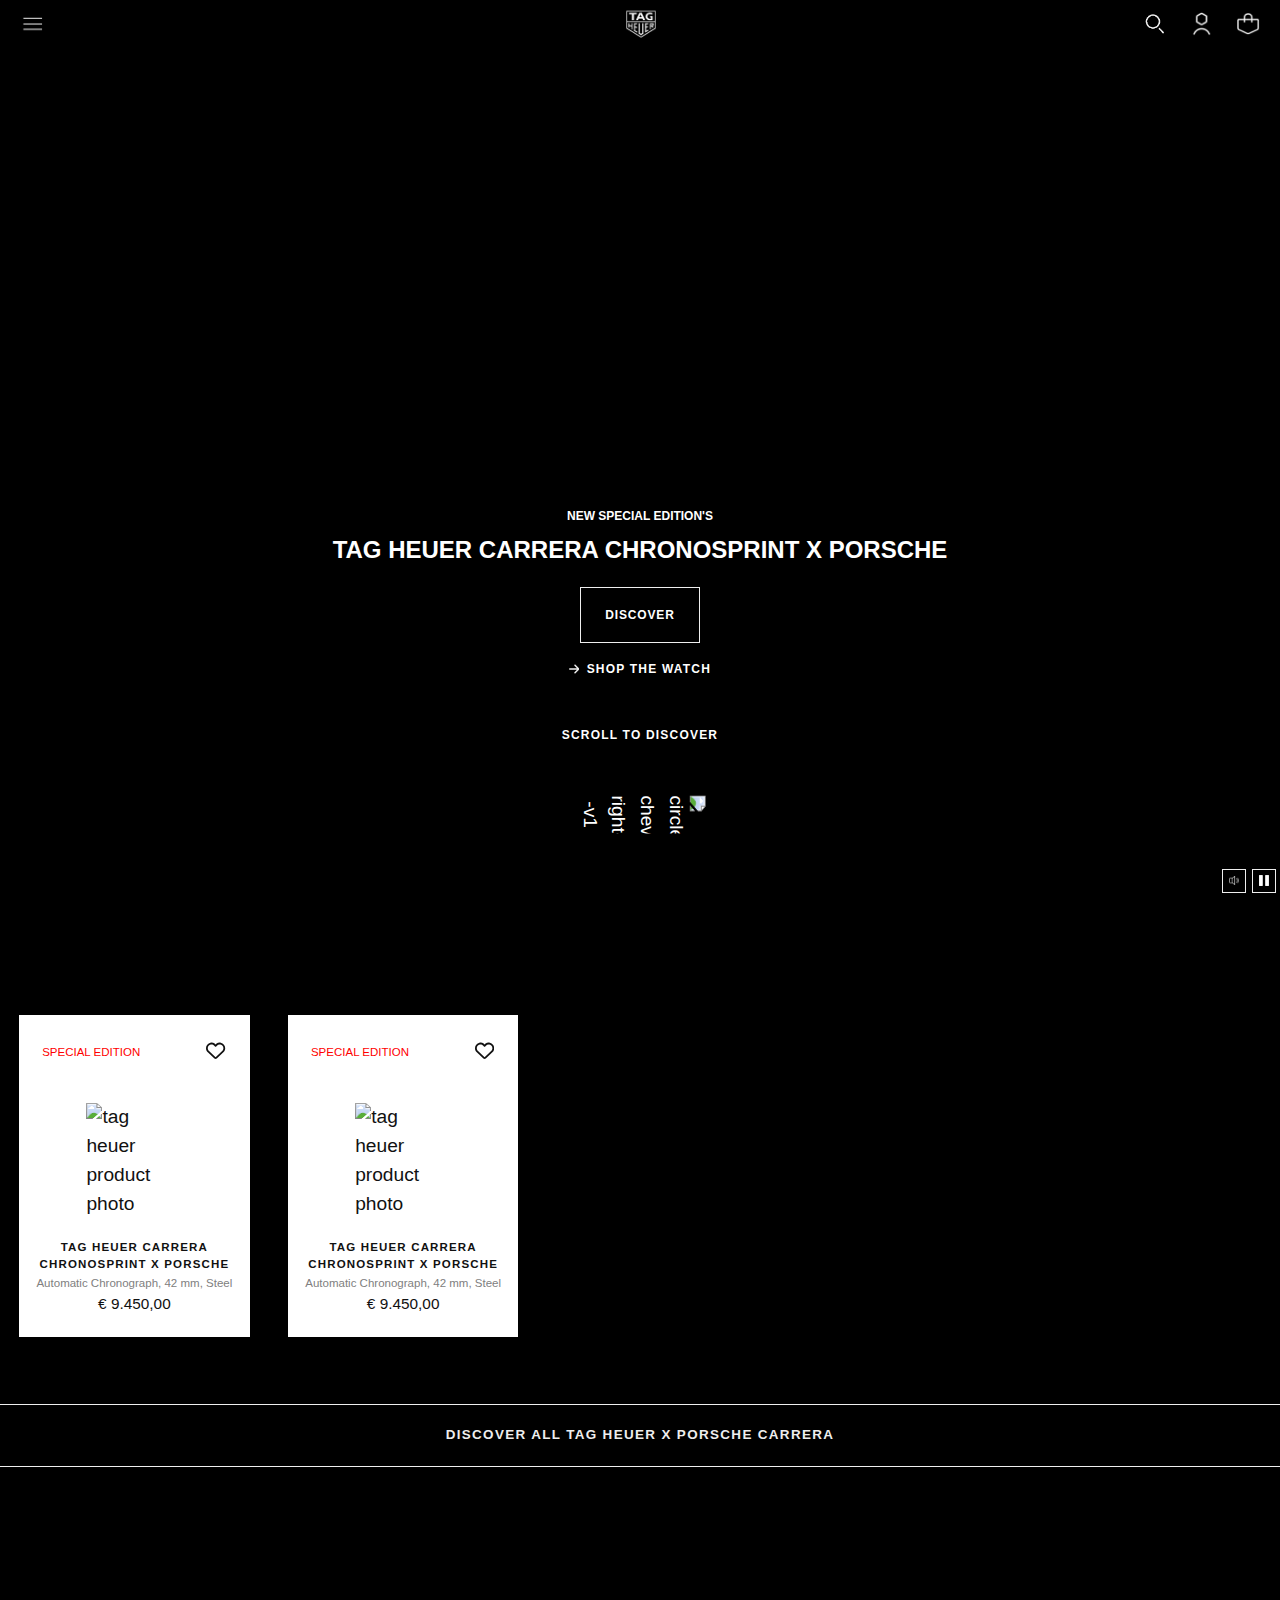
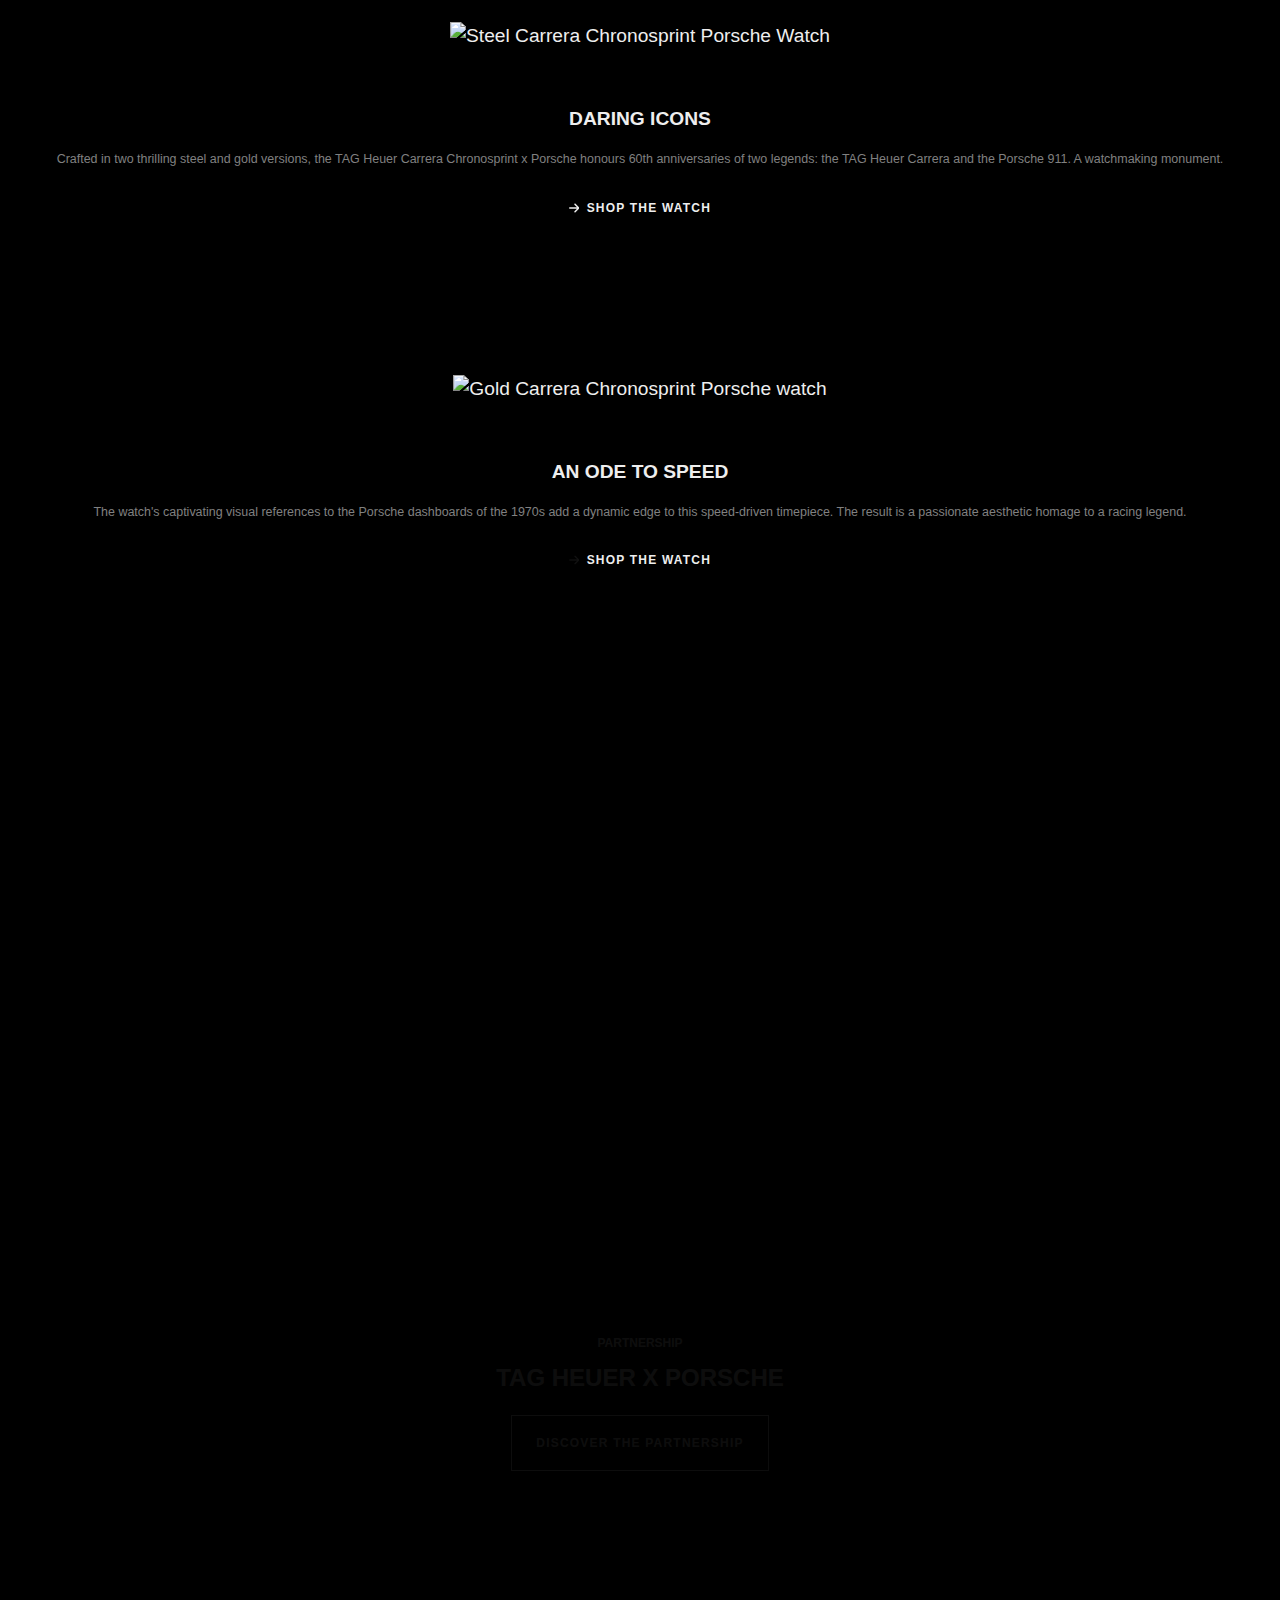
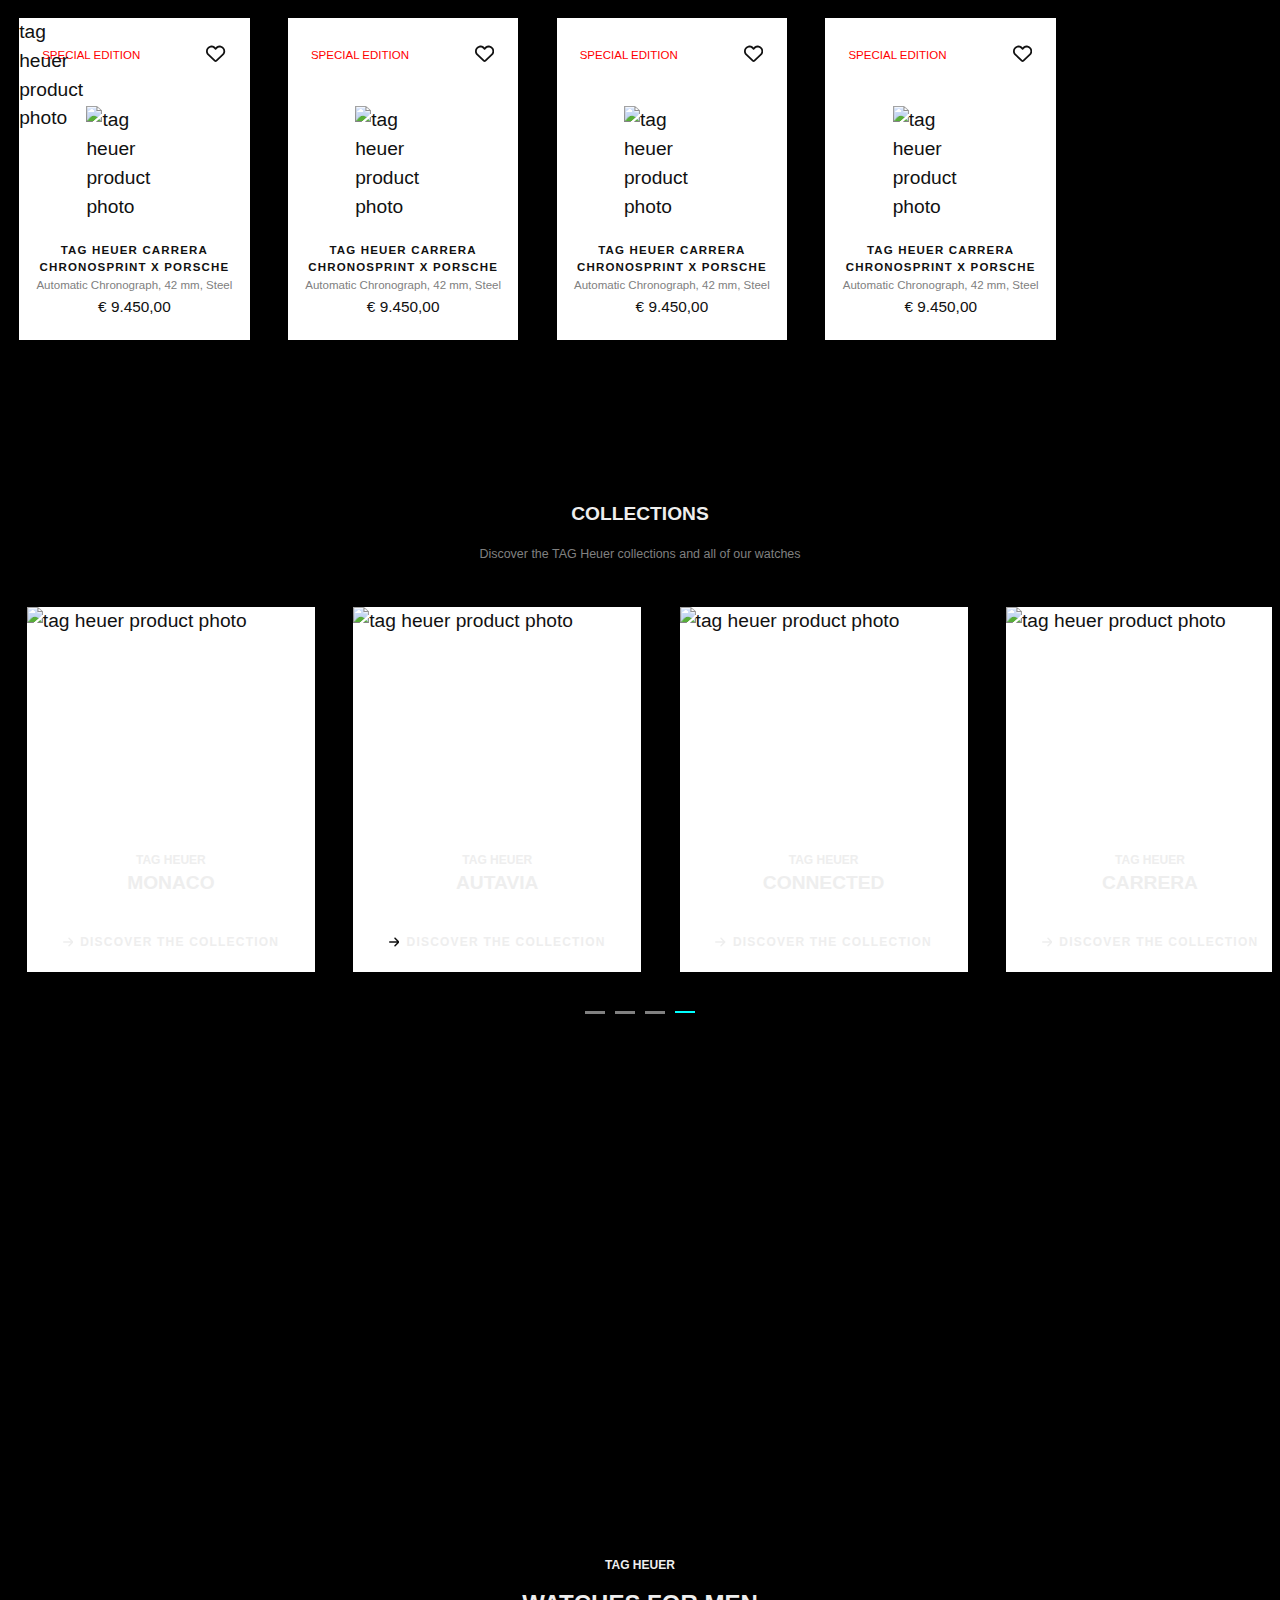
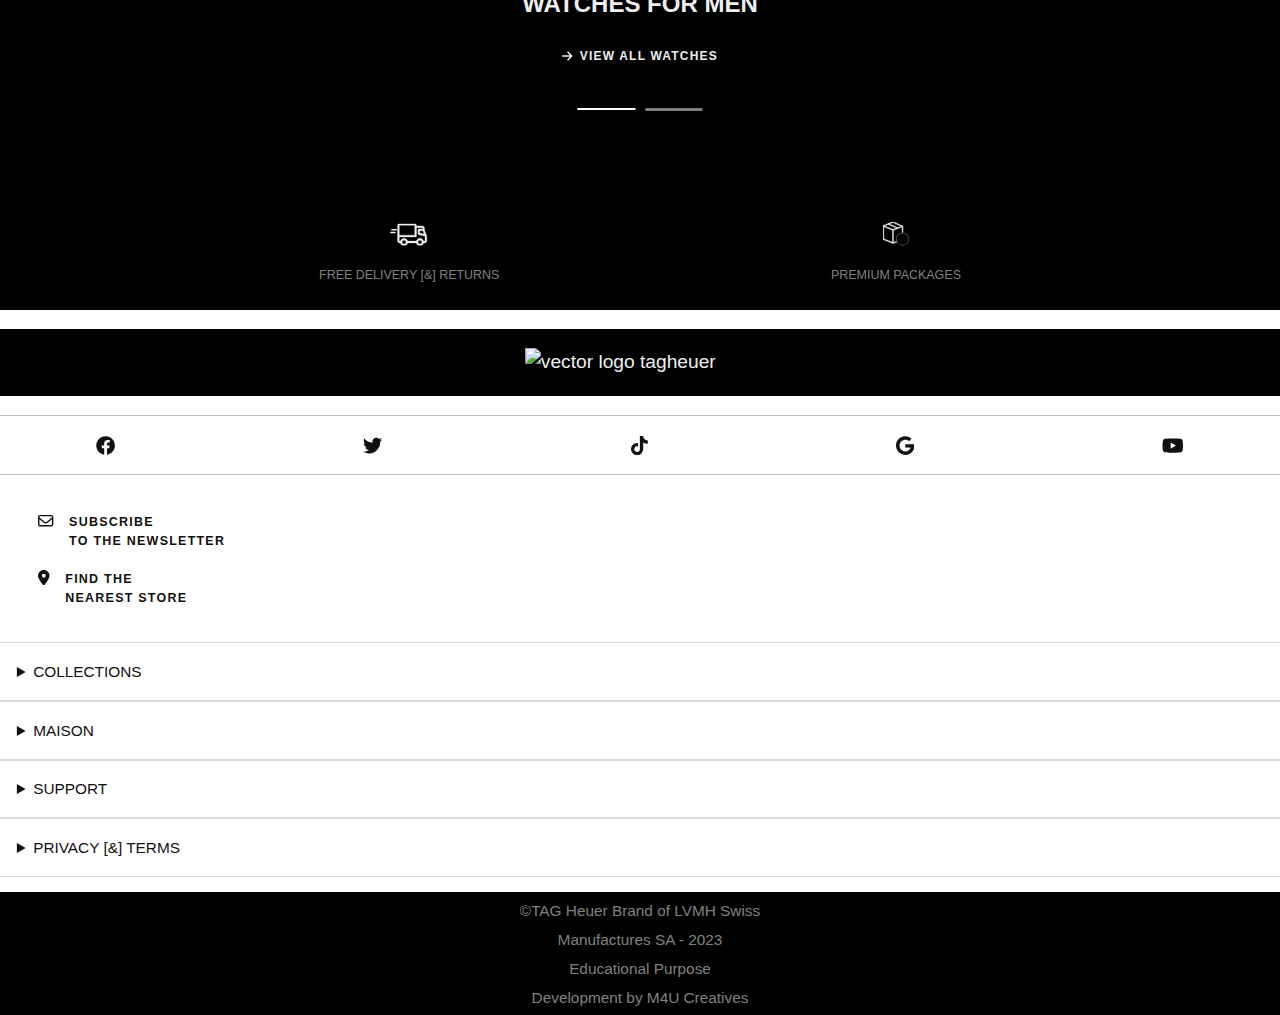
==== commit 92339f58: "Add files via upload" ====
--- a/index.html
+++ b/index.html
@@ -1,12 +1,13 @@
 <!doctype html>
-<html lang="nl">
+<html lang="en">
 	
 <head>
 	<meta charset="UTF-8">
 	<meta name="author" content="Mike de Vries - M4U Creatives">
 	<meta name="viewport" content="width=device-width, initial-scale=1">
+	<meta name="color-scheme" content="light dark" />
 	
-	<title>Tag Heuer by M4U Creatives</title>
+	<title>TAG Heuer by M4U Creatives</title>
 	
 	<link href="styles/style.css" rel="stylesheet">
 	<link rel="icon" type="image/svg+xml" href="images/favicon.png">
@@ -34,15 +35,62 @@
 					<!-- <svg xmlns="http://www.w3.org/2000/svg" viewBox="0 0 448 512">! Font Awesome Free 6.4.2 by @fontawesome - https://fontawesome.com License - https://fontawesome.com/license (Commercial License) Copyright 2023 Fonticons, Inc.<style>svg{fill:#ffffff}</style><path d="M160 112c0-35.3 28.7-64 64-64s64 28.7 64 64v48H160V112zm-48 48H48c-26.5 0-48 21.5-48 48V416c0 53 43 96 96 96H352c53 0 96-43 96-96V208c0-26.5-21.5-48-48-48H336V112C336 50.1 285.9 0 224 0S112 50.1 112 112v48zm24 48a24 24 0 1 1 0 48 24 24 0 1 1 0-48zm152 24a24 24 0 1 1 48 0 24 24 0 1 1 -48 0z"/></svg> -->
 				</div>
 			</nav>
-
-
-
+			<div>
+				<p>Your cart is empty</p>
+				<p>0</p>
+				<button>X</button>
+			</div>
+
+			<!-- <p class="counter"></p> -->
+			<!-- <img class="added_heart" src="/images/heart-solid.svg" alt="added to favorites - heart animation"> -->
+			</section> 
+
+			<section>
+				<article>
+					<div>
+					<svg version="1.1" xmlns="http://www.w3.org/2000/svg" xmlns:xlink="http://www.w3.org/1999/xlink" x="0px" y="0px"
+						 viewBox="0 0 26 26" style="enable-background:new 0 0 26 26;" xml:space="preserve">
+						<rect x="-2.6" y="12" transform="matrix(0.7071 -0.7071 0.7071 0.7071 -5.3848 13)" width="31.1" height="2"/>
+						<rect x="12" y="-2.6" transform="matrix(0.7071 -0.7071 0.7071 0.7071 -5.3848 13)" width="2" height="31.1"/>
+					</svg>
+					<img src="https://www.tagheuer.com/on/demandware.static/Sites-TAG_INT-Site/-/default/dwc0f74ade/images/logo-color.svg" alt="TAG Heuer logo">
+					</div>
+				</article>
+				<nav>
+					<a href="/timepiece.html">
+						<p>TIMEPIECES</p>
+						<svg xmlns="http://www.w3.org/2000/svg" viewBox="0 0 448 512"><!--! Font Awesome Free 6.4.2 by @fontawesome - https://fontawesome.com License - https://fontawesome.com/license (Commercial License) Copyright 2023 Fonticons, Inc. --><path d="M438.6 278.6c12.5-12.5 12.5-32.8 0-45.3l-160-160c-12.5-12.5-32.8-12.5-45.3 0s-12.5 32.8 0 45.3L338.8 224 32 224c-17.7 0-32 14.3-32 32s14.3 32 32 32l306.7 0L233.4 393.4c-12.5 12.5-12.5 32.8 0 45.3s32.8 12.5 45.3 0l160-160z"/></svg>
+					</a>
+					<a>
+						<p>SMARTWATCHES</p>
+						<svg xmlns="http://www.w3.org/2000/svg" viewBox="0 0 448 512"><!--! Font Awesome Free 6.4.2 by @fontawesome - https://fontawesome.com License - https://fontawesome.com/license (Commercial License) Copyright 2023 Fonticons, Inc. --><path d="M438.6 278.6c12.5-12.5 12.5-32.8 0-45.3l-160-160c-12.5-12.5-32.8-12.5-45.3 0s-12.5 32.8 0 45.3L338.8 224 32 224c-17.7 0-32 14.3-32 32s14.3 32 32 32l306.7 0L233.4 393.4c-12.5 12.5-12.5 32.8 0 45.3s32.8 12.5 45.3 0l160-160z"/></svg>
+					</a>
+					<a href="/index.html">
+						<p>TAG HEUER UNIVERSE</p>
+						<svg xmlns="http://www.w3.org/2000/svg" viewBox="0 0 448 512"><!--! Font Awesome Free 6.4.2 by @fontawesome - https://fontawesome.com License - https://fontawesome.com/license (Commercial License) Copyright 2023 Fonticons, Inc. --><path d="M438.6 278.6c12.5-12.5 12.5-32.8 0-45.3l-160-160c-12.5-12.5-32.8-12.5-45.3 0s-12.5 32.8 0 45.3L338.8 224 32 224c-17.7 0-32 14.3-32 32s14.3 32 32 32l306.7 0L233.4 393.4c-12.5 12.5-12.5 32.8 0 45.3s32.8 12.5 45.3 0l160-160z"/></svg>
+					</a>
+					<a>
+						<p>PORSCHE</p>
+						<svg xmlns="http://www.w3.org/2000/svg" viewBox="0 0 448 512"><!--! Font Awesome Free 6.4.2 by @fontawesome - https://fontawesome.com License - https://fontawesome.com/license (Commercial License) Copyright 2023 Fonticons, Inc. --><path d="M438.6 278.6c12.5-12.5 12.5-32.8 0-45.3l-160-160c-12.5-12.5-32.8-12.5-45.3 0s-12.5 32.8 0 45.3L338.8 224 32 224c-17.7 0-32 14.3-32 32s14.3 32 32 32l306.7 0L233.4 393.4c-12.5 12.5-12.5 32.8 0 45.3s32.8 12.5 45.3 0l160-160z"/></svg>
+					</a>
+				</nav>
+				<article>
+					<a>Service</a>
+					<a>Contact us</a>
+					<a>+31 800 023 29 36</a>
+					<a>Accessibility</a>
+					<a id="toggle-switch">Dark mode on/off</a>
+				</article>
+				<article>
+					<button>Netherlands | English</button>
+					<button>Find a store</button>
+				</article>
 			</section>
 	</header>
 
 
-	<main>
-		<section>
+	<main class="homepage">
+		<section class="porschecollab">
 			<video autoplay muted loop class="background-video">
 				<source src="https://www.tagheuer.com/assets/videos/2023/LP/Themes/Partnership/Porsche/tag-heuer-porsche-chronosprint-9-16.mp4" type="video/mp4">
 			</video>
@@ -50,8 +98,8 @@
 			<article class="videocontent">
 				<span class="fade-section">NEW SPECIAL EDITION'S</span>
 			<h3><span class="title-wrapper">TAG HEUER CARRERA CHRONOSPRINT X PORSCHE</span></h3>
-			<a href="" class="fade-section">DISCOVER</a>
-			<a href="" class="fade-section"><svg xmlns="http://www.w3.org/2000/svg" viewBox="0 0 448 512"><!--! Font Awesome Free 6.4.2 by @fontawesome - https://fontawesome.com License - https://fontawesome.com/license (Commercial License) Copyright 2023 Fonticons, Inc. --><path d="M438.6 278.6c12.5-12.5 12.5-32.8 0-45.3l-160-160c-12.5-12.5-32.8-12.5-45.3 0s-12.5 32.8 0 45.3L338.8 224 32 224c-17.7 0-32 14.3-32 32s14.3 32 32 32l306.7 0L233.4 393.4c-12.5 12.5-12.5 32.8 0 45.3s32.8 12.5 45.3 0l160-160z"/></svg>SHOP THE WATCH</a>
+			<a class="fade-section">DISCOVER</a>
+			<a class="fade-section"><svg xmlns="http://www.w3.org/2000/svg" viewBox="0 0 448 512"><!--! Font Awesome Free 6.4.2 by @fontawesome - https://fontawesome.com License - https://fontawesome.com/license (Commercial License) Copyright 2023 Fonticons, Inc. --><path d="M438.6 278.6c12.5-12.5 12.5-32.8 0-45.3l-160-160c-12.5-12.5-32.8-12.5-45.3 0s-12.5 32.8 0 45.3L338.8 224 32 224c-17.7 0-32 14.3-32 32s14.3 32 32 32l306.7 0L233.4 393.4c-12.5 12.5-12.5 32.8 0 45.3s32.8 12.5 45.3 0l160-160z"/></svg>SHOP THE WATCH</a>
 			<a class="fade-section">
 				<p>SCROLL TO DISCOVER</p>
 				<img src="https://img.icons8.com/ios/50/FFFFFF/circled-chevron-right--v1.png" alt="circled-chevron-right--v1"/>
@@ -67,8 +115,8 @@
 			<div class="product-showcase-items">
 			<article>
 				<p><span>special edition</span></p>
-				<svg xmlns="http://www.w3.org/2000/svg" viewBox="0 0 512 512"><!--! Font Awesome Free 6.4.2 by @fontawesome - https://fontawesome.com License - https://fontawesome.com/license (Commercial License) Copyright 2023 Fonticons, Inc. --><style>svg{fill:#000000}</style><path d="M225.8 468.2l-2.5-2.3L48.1 303.2C17.4 274.7 0 234.7 0 192.8v-3.3c0-70.4 50-130.8 119.2-144C158.6 37.9 198.9 47 231 69.6c9 6.4 17.4 13.8 25 22.3c4.2-4.8 8.7-9.2 13.5-13.3c3.7-3.2 7.5-6.2 11.5-9c0 0 0 0 0 0C313.1 47 353.4 37.9 392.8 45.4C462 58.6 512 119.1 512 189.5v3.3c0 41.9-17.4 81.9-48.1 110.4L288.7 465.9l-2.5 2.3c-8.2 7.6-19 11.9-30.2 11.9s-22-4.2-30.2-11.9zM239.1 145c-.4-.3-.7-.7-1-1.1l-17.8-20c0 0-.1-.1-.1-.1c0 0 0 0 0 0c-23.1-25.9-58-37.7-92-31.2C81.6 101.5 48 142.1 48 189.5v3.3c0 28.5 11.9 55.8 32.8 75.2L256 430.7 431.2 268c20.9-19.4 32.8-46.7 32.8-75.2v-3.3c0-47.3-33.6-88-80.1-96.9c-34-6.5-69 5.4-92 31.2c0 0 0 0-.1 .1s0 0-.1 .1l-17.8 20c-.3 .4-.7 .7-1 1.1c-4.5 4.5-10.6 7-16.9 7s-12.4-2.5-16.9-7z"/></svg>
-				<img src="https://www.tagheuer.com/on/demandware.static/-/Sites-tagheuer-master/default/dw9e4cd8ce/TAG_Heuer_Carrera/CBS2011.FC6529/CBS2011.FC6529_0913.png?impolicy=producttile&height=264" alt="">
+				<svg class="product_heart" xmlns="http://www.w3.org/2000/svg" viewBox="0 0 512 512"><!--! Font Awesome Free 6.4.2 by @fontawesome - https://fontawesome.com License - https://fontawesome.com/license (Commercial License) Copyright 2023 Fonticons, Inc. --><path d="M225.8 468.2l-2.5-2.3L48.1 303.2C17.4 274.7 0 234.7 0 192.8v-3.3c0-70.4 50-130.8 119.2-144C158.6 37.9 198.9 47 231 69.6c9 6.4 17.4 13.8 25 22.3c4.2-4.8 8.7-9.2 13.5-13.3c3.7-3.2 7.5-6.2 11.5-9c0 0 0 0 0 0C313.1 47 353.4 37.9 392.8 45.4C462 58.6 512 119.1 512 189.5v3.3c0 41.9-17.4 81.9-48.1 110.4L288.7 465.9l-2.5 2.3c-8.2 7.6-19 11.9-30.2 11.9s-22-4.2-30.2-11.9zM239.1 145c-.4-.3-.7-.7-1-1.1l-17.8-20c0 0-.1-.1-.1-.1c0 0 0 0 0 0c-23.1-25.9-58-37.7-92-31.2C81.6 101.5 48 142.1 48 189.5v3.3c0 28.5 11.9 55.8 32.8 75.2L256 430.7 431.2 268c20.9-19.4 32.8-46.7 32.8-75.2v-3.3c0-47.3-33.6-88-80.1-96.9c-34-6.5-69 5.4-92 31.2c0 0 0 0-.1 .1s0 0-.1 .1l-17.8 20c-.3 .4-.7 .7-1 1.1c-4.5 4.5-10.6 7-16.9 7s-12.4-2.5-16.9-7z"/></svg>
+				<img src="https://www.tagheuer.com/on/demandware.static/-/Sites-tagheuer-master/default/dw9e4cd8ce/TAG_Heuer_Carrera/CBS2011.FC6529/CBS2011.FC6529_0913.png?impolicy=producttile&height=264" alt="tag heuer product photo">
 				<h3>TAG HEUER CARRERA CHRONOSPRINT X PORSCHE</h3>
 				<p>Automatic Chronograph, 42 mm, Steel</p>
 				<p>€ 9.450,00</p>
@@ -76,39 +124,39 @@
 
 			<article>
 				<p><span>special edition</span></p>
-				<svg xmlns="http://www.w3.org/2000/svg" viewBox="0 0 512 512"><!--! Font Awesome Free 6.4.2 by @fontawesome - https://fontawesome.com License - https://fontawesome.com/license (Commercial License) Copyright 2023 Fonticons, Inc. --><style>svg{fill:#000000}</style><path d="M225.8 468.2l-2.5-2.3L48.1 303.2C17.4 274.7 0 234.7 0 192.8v-3.3c0-70.4 50-130.8 119.2-144C158.6 37.9 198.9 47 231 69.6c9 6.4 17.4 13.8 25 22.3c4.2-4.8 8.7-9.2 13.5-13.3c3.7-3.2 7.5-6.2 11.5-9c0 0 0 0 0 0C313.1 47 353.4 37.9 392.8 45.4C462 58.6 512 119.1 512 189.5v3.3c0 41.9-17.4 81.9-48.1 110.4L288.7 465.9l-2.5 2.3c-8.2 7.6-19 11.9-30.2 11.9s-22-4.2-30.2-11.9zM239.1 145c-.4-.3-.7-.7-1-1.1l-17.8-20c0 0-.1-.1-.1-.1c0 0 0 0 0 0c-23.1-25.9-58-37.7-92-31.2C81.6 101.5 48 142.1 48 189.5v3.3c0 28.5 11.9 55.8 32.8 75.2L256 430.7 431.2 268c20.9-19.4 32.8-46.7 32.8-75.2v-3.3c0-47.3-33.6-88-80.1-96.9c-34-6.5-69 5.4-92 31.2c0 0 0 0-.1 .1s0 0-.1 .1l-17.8 20c-.3 .4-.7 .7-1 1.1c-4.5 4.5-10.6 7-16.9 7s-12.4-2.5-16.9-7z"/></svg>
-				<img src="https://www.tagheuer.com/on/demandware.static/-/Sites-tagheuer-master/default/dw92db886f/TAG_Heuer_Carrera/CBS2040.FC8318/CBS2040.FC8318_0913.png?impolicy=producttile&height=264" alt="">
+				<svg class="product_heart" xmlns="http://www.w3.org/2000/svg" viewBox="0 0 512 512"><!--! Font Awesome Free 6.4.2 by @fontawesome - https://fontawesome.com License - https://fontawesome.com/license (Commercial License) Copyright 2023 Fonticons, Inc. --><path d="M225.8 468.2l-2.5-2.3L48.1 303.2C17.4 274.7 0 234.7 0 192.8v-3.3c0-70.4 50-130.8 119.2-144C158.6 37.9 198.9 47 231 69.6c9 6.4 17.4 13.8 25 22.3c4.2-4.8 8.7-9.2 13.5-13.3c3.7-3.2 7.5-6.2 11.5-9c0 0 0 0 0 0C313.1 47 353.4 37.9 392.8 45.4C462 58.6 512 119.1 512 189.5v3.3c0 41.9-17.4 81.9-48.1 110.4L288.7 465.9l-2.5 2.3c-8.2 7.6-19 11.9-30.2 11.9s-22-4.2-30.2-11.9zM239.1 145c-.4-.3-.7-.7-1-1.1l-17.8-20c0 0-.1-.1-.1-.1c0 0 0 0 0 0c-23.1-25.9-58-37.7-92-31.2C81.6 101.5 48 142.1 48 189.5v3.3c0 28.5 11.9 55.8 32.8 75.2L256 430.7 431.2 268c20.9-19.4 32.8-46.7 32.8-75.2v-3.3c0-47.3-33.6-88-80.1-96.9c-34-6.5-69 5.4-92 31.2c0 0 0 0-.1 .1s0 0-.1 .1l-17.8 20c-.3 .4-.7 .7-1 1.1c-4.5 4.5-10.6 7-16.9 7s-12.4-2.5-16.9-7z"/></svg>
+				<img src="https://www.tagheuer.com/on/demandware.static/-/Sites-tagheuer-master/default/dw92db886f/TAG_Heuer_Carrera/CBS2040.FC8318/CBS2040.FC8318_0913.png?impolicy=producttile&height=264" alt="tag heuer product photo">
 				<h3>TAG HEUER CARRERA CHRONOSPRINT X PORSCHE</h3>
 				<p>Automatic Chronograph, 42 mm, Steel</p>
 				<p>€ 9.450,00</p>
 			</article>
 			</div>
-			<a href="">DISCOVER ALL TAG HEUER X PORSCHE CARRERA</a>
-		</section>
-
-		<section>
+			<a>DISCOVER ALL TAG HEUER X PORSCHE CARRERA</a>
+		</section>
+
+		<section class="carreras">
 			<article>
 				<img src="https://www.tagheuer.com/on/demandware.static/-/Library-Sites-TagHeuer-Shared/default/dw7674ee08/images/homepage/2023/2023-09/steel-chronosprint-tag-heuer-porsche.png" alt="Steel Carrera Chronosprint Porsche Watch">
 				<h2>DARING ICONS</h2>
 				<p>Crafted in two thrilling steel and gold versions, the TAG Heuer Carrera Chronosprint x Porsche honours 60th anniversaries of two legends: the TAG Heuer Carrera and the Porsche 911. A watchmaking monument.</p>
-				<a href=""><svg xmlns="http://www.w3.org/2000/svg" viewBox="0 0 448 512"><!--! Font Awesome Free 6.4.2 by @fontawesome - https://fontawesome.com License - https://fontawesome.com/license (Commercial License) Copyright 2023 Fonticons, Inc. --><path d="M438.6 278.6c12.5-12.5 12.5-32.8 0-45.3l-160-160c-12.5-12.5-32.8-12.5-45.3 0s-12.5 32.8 0 45.3L338.8 224 32 224c-17.7 0-32 14.3-32 32s14.3 32 32 32l306.7 0L233.4 393.4c-12.5 12.5-12.5 32.8 0 45.3s32.8 12.5 45.3 0l160-160z"/></svg>SHOP THE WATCH</a>
+				<a><svg xmlns="http://www.w3.org/2000/svg" viewBox="0 0 448 512"><!--! Font Awesome Free 6.4.2 by @fontawesome - https://fontawesome.com License - https://fontawesome.com/license (Commercial License) Copyright 2023 Fonticons, Inc. --><path d="M438.6 278.6c12.5-12.5 12.5-32.8 0-45.3l-160-160c-12.5-12.5-32.8-12.5-45.3 0s-12.5 32.8 0 45.3L338.8 224 32 224c-17.7 0-32 14.3-32 32s14.3 32 32 32l306.7 0L233.4 393.4c-12.5 12.5-12.5 32.8 0 45.3s32.8 12.5 45.3 0l160-160z"/></svg>SHOP THE WATCH</a>
 			</article>
 			<article>
 				<img src="https://www.tagheuer.com/on/demandware.static/-/Library-Sites-TagHeuer-Shared/default/dwd8e31923/images/homepage/2023/2023-09/gold-chronosprint-tag-heuer-porsche.png" alt="Gold Carrera Chronosprint Porsche watch">
 				<h2>AN ODE TO SPEED</h2>
 				<p>The watch's captivating visual references to the Porsche dashboards of the 1970s add a dynamic edge to this speed-driven timepiece. The result is a passionate aesthetic homage to a racing legend.</p>
-				<a href=""><svg xmlns="http://www.w3.org/2000/svg" viewBox="0 0 448 512"><!--! Font Awesome Free 6.4.2 by @fontawesome - https://fontawesome.com License - https://fontawesome.com/license (Commercial License) Copyright 2023 Fonticons, Inc. --><path d="M438.6 278.6c12.5-12.5 12.5-32.8 0-45.3l-160-160c-12.5-12.5-32.8-12.5-45.3 0s-12.5 32.8 0 45.3L338.8 224 32 224c-17.7 0-32 14.3-32 32s14.3 32 32 32l306.7 0L233.4 393.4c-12.5 12.5-12.5 32.8 0 45.3s32.8 12.5 45.3 0l160-160z"/></svg>SHOP THE WATCH</a>
-			</article>
-		</section>
-
-		<section>
+				<a><svg xmlns="http://www.w3.org/2000/svg" viewBox="0 0 448 512"><!--! Font Awesome Free 6.4.2 by @fontawesome - https://fontawesome.com License - https://fontawesome.com/license (Commercial License) Copyright 2023 Fonticons, Inc. --><path d="M438.6 278.6c12.5-12.5 12.5-32.8 0-45.3l-160-160c-12.5-12.5-32.8-12.5-45.3 0s-12.5 32.8 0 45.3L338.8 224 32 224c-17.7 0-32 14.3-32 32s14.3 32 32 32l306.7 0L233.4 393.4c-12.5 12.5-12.5 32.8 0 45.3s32.8 12.5 45.3 0l160-160z"/></svg>SHOP THE WATCH</a>
+			</article>
+		</section>
+
+		<section class="partnership">
 			<video autoplay muted loop class="background-video">
 				<source src="https://www.tagheuer.com/assets/videos/2023/LP/Themes/Partnership/Porsche/tag-heuer-porsche-chronosprint-9-16.mp4" type="video/mp4">
 			</video>
 			<article class="videocontent">
 			<span>PARTNERSHIP</span>
 			<h3>TAG HEUER X PORSCHE</h3>
-			<a href="">DISCOVER THE PARTNERSHIP</a>
+			<a>DISCOVER THE PARTNERSHIP</a>
 			</article>
 			
 		
@@ -118,34 +166,34 @@
 			<div class="product-showcase-items">
 			<article>
 				<p><span>special edition</span></p>
-				<svg xmlns="http://www.w3.org/2000/svg" viewBox="0 0 512 512"><!--! Font Awesome Free 6.4.2 by @fontawesome - https://fontawesome.com License - https://fontawesome.com/license (Commercial License) Copyright 2023 Fonticons, Inc. --><style>svg{fill:#000000}</style><path d="M225.8 468.2l-2.5-2.3L48.1 303.2C17.4 274.7 0 234.7 0 192.8v-3.3c0-70.4 50-130.8 119.2-144C158.6 37.9 198.9 47 231 69.6c9 6.4 17.4 13.8 25 22.3c4.2-4.8 8.7-9.2 13.5-13.3c3.7-3.2 7.5-6.2 11.5-9c0 0 0 0 0 0C313.1 47 353.4 37.9 392.8 45.4C462 58.6 512 119.1 512 189.5v3.3c0 41.9-17.4 81.9-48.1 110.4L288.7 465.9l-2.5 2.3c-8.2 7.6-19 11.9-30.2 11.9s-22-4.2-30.2-11.9zM239.1 145c-.4-.3-.7-.7-1-1.1l-17.8-20c0 0-.1-.1-.1-.1c0 0 0 0 0 0c-23.1-25.9-58-37.7-92-31.2C81.6 101.5 48 142.1 48 189.5v3.3c0 28.5 11.9 55.8 32.8 75.2L256 430.7 431.2 268c20.9-19.4 32.8-46.7 32.8-75.2v-3.3c0-47.3-33.6-88-80.1-96.9c-34-6.5-69 5.4-92 31.2c0 0 0 0-.1 .1s0 0-.1 .1l-17.8 20c-.3 .4-.7 .7-1 1.1c-4.5 4.5-10.6 7-16.9 7s-12.4-2.5-16.9-7z"/></svg>
-				<img src="https://www.tagheuer.com/on/demandware.static/-/Sites-tagheuer-master/default/dw9e4cd8ce/TAG_Heuer_Carrera/CBS2011.FC6529/CBS2011.FC6529_0913.png?impolicy=producttile&height=264" alt="">
+				<svg class="product_heart" xmlns="http://www.w3.org/2000/svg" viewBox="0 0 512 512"><!--! Font Awesome Free 6.4.2 by @fontawesome - https://fontawesome.com License - https://fontawesome.com/license (Commercial License) Copyright 2023 Fonticons, Inc. --><path d="M225.8 468.2l-2.5-2.3L48.1 303.2C17.4 274.7 0 234.7 0 192.8v-3.3c0-70.4 50-130.8 119.2-144C158.6 37.9 198.9 47 231 69.6c9 6.4 17.4 13.8 25 22.3c4.2-4.8 8.7-9.2 13.5-13.3c3.7-3.2 7.5-6.2 11.5-9c0 0 0 0 0 0C313.1 47 353.4 37.9 392.8 45.4C462 58.6 512 119.1 512 189.5v3.3c0 41.9-17.4 81.9-48.1 110.4L288.7 465.9l-2.5 2.3c-8.2 7.6-19 11.9-30.2 11.9s-22-4.2-30.2-11.9zM239.1 145c-.4-.3-.7-.7-1-1.1l-17.8-20c0 0-.1-.1-.1-.1c0 0 0 0 0 0c-23.1-25.9-58-37.7-92-31.2C81.6 101.5 48 142.1 48 189.5v3.3c0 28.5 11.9 55.8 32.8 75.2L256 430.7 431.2 268c20.9-19.4 32.8-46.7 32.8-75.2v-3.3c0-47.3-33.6-88-80.1-96.9c-34-6.5-69 5.4-92 31.2c0 0 0 0-.1 .1s0 0-.1 .1l-17.8 20c-.3 .4-.7 .7-1 1.1c-4.5 4.5-10.6 7-16.9 7s-12.4-2.5-16.9-7z"/></svg>
+				<img src="https://www.tagheuer.com/on/demandware.static/-/Sites-tagheuer-master/default/dw9e4cd8ce/TAG_Heuer_Carrera/CBS2011.FC6529/CBS2011.FC6529_0913.png?impolicy=producttile&height=264" alt="tag heuer product photo">
+		tag heuer product photo		<h3>TAG HEUER CARRERA CHRONOSPRINT X PORSCHE</h3>
+				<p>Automatic Chronograph, 42 mm, Steel</p>
+				<p>€ 9.450,00</p>
+			</article>
+
+			<article>
+				<p><span>special edition</span></p>
+				<svg class="product_heart" xmlns="http://www.w3.org/2000/svg" viewBox="0 0 512 512"><!--! Font Awesome Free 6.4.2 by @fontawesome - https://fontawesome.com License - https://fontawesome.com/license (Commercial License) Copyright 2023 Fonticons, Inc. --><path d="M225.8 468.2l-2.5-2.3L48.1 303.2C17.4 274.7 0 234.7 0 192.8v-3.3c0-70.4 50-130.8 119.2-144C158.6 37.9 198.9 47 231 69.6c9 6.4 17.4 13.8 25 22.3c4.2-4.8 8.7-9.2 13.5-13.3c3.7-3.2 7.5-6.2 11.5-9c0 0 0 0 0 0C313.1 47 353.4 37.9 392.8 45.4C462 58.6 512 119.1 512 189.5v3.3c0 41.9-17.4 81.9-48.1 110.4L288.7 465.9l-2.5 2.3c-8.2 7.6-19 11.9-30.2 11.9s-22-4.2-30.2-11.9zM239.1 145c-.4-.3-.7-.7-1-1.1l-17.8-20c0 0-.1-.1-.1-.1c0 0 0 0 0 0c-23.1-25.9-58-37.7-92-31.2C81.6 101.5 48 142.1 48 189.5v3.3c0 28.5 11.9 55.8 32.8 75.2L256 430.7 431.2 268c20.9-19.4 32.8-46.7 32.8-75.2v-3.3c0-47.3-33.6-88-80.1-96.9c-34-6.5-69 5.4-92 31.2c0 0 0 0-.1 .1s0 0-.1 .1l-17.8 20c-.3 .4-.7 .7-1 1.1c-4.5 4.5-10.6 7-16.9 7s-12.4-2.5-16.9-7z"/></svg>
+				<img src="https://www.tagheuer.com/on/demandware.static/-/Sites-tagheuer-master/default/dw92db886f/TAG_Heuer_Carrera/CBS2040.FC8318/CBS2040.FC8318_0913.png?impolicy=producttile&height=264" alt="tag heuer product photo">
 				<h3>TAG HEUER CARRERA CHRONOSPRINT X PORSCHE</h3>
 				<p>Automatic Chronograph, 42 mm, Steel</p>
 				<p>€ 9.450,00</p>
 			</article>
-
-			<article>
-				<p><span>special edition</span></p>
-				<svg xmlns="http://www.w3.org/2000/svg" viewBox="0 0 512 512"><!--! Font Awesome Free 6.4.2 by @fontawesome - https://fontawesome.com License - https://fontawesome.com/license (Commercial License) Copyright 2023 Fonticons, Inc. --><style>svg{fill:#000000}</style><path d="M225.8 468.2l-2.5-2.3L48.1 303.2C17.4 274.7 0 234.7 0 192.8v-3.3c0-70.4 50-130.8 119.2-144C158.6 37.9 198.9 47 231 69.6c9 6.4 17.4 13.8 25 22.3c4.2-4.8 8.7-9.2 13.5-13.3c3.7-3.2 7.5-6.2 11.5-9c0 0 0 0 0 0C313.1 47 353.4 37.9 392.8 45.4C462 58.6 512 119.1 512 189.5v3.3c0 41.9-17.4 81.9-48.1 110.4L288.7 465.9l-2.5 2.3c-8.2 7.6-19 11.9-30.2 11.9s-22-4.2-30.2-11.9zM239.1 145c-.4-.3-.7-.7-1-1.1l-17.8-20c0 0-.1-.1-.1-.1c0 0 0 0 0 0c-23.1-25.9-58-37.7-92-31.2C81.6 101.5 48 142.1 48 189.5v3.3c0 28.5 11.9 55.8 32.8 75.2L256 430.7 431.2 268c20.9-19.4 32.8-46.7 32.8-75.2v-3.3c0-47.3-33.6-88-80.1-96.9c-34-6.5-69 5.4-92 31.2c0 0 0 0-.1 .1s0 0-.1 .1l-17.8 20c-.3 .4-.7 .7-1 1.1c-4.5 4.5-10.6 7-16.9 7s-12.4-2.5-16.9-7z"/></svg>
-				<img src="https://www.tagheuer.com/on/demandware.static/-/Sites-tagheuer-master/default/dw92db886f/TAG_Heuer_Carrera/CBS2040.FC8318/CBS2040.FC8318_0913.png?impolicy=producttile&height=264" alt="">
+			<article>
+				<p><span>special edition</span></p>
+				<svg class="product_heart" xmlns="http://www.w3.org/2000/svg" viewBox="0 0 512 512"><!--! Font Awesome Free 6.4.2 by @fontawesome - https://fontawesome.com License - https://fontawesome.com/license (Commercial License) Copyright 2023 Fonticons, Inc. --><path d="M225.8 468.2l-2.5-2.3L48.1 303.2C17.4 274.7 0 234.7 0 192.8v-3.3c0-70.4 50-130.8 119.2-144C158.6 37.9 198.9 47 231 69.6c9 6.4 17.4 13.8 25 22.3c4.2-4.8 8.7-9.2 13.5-13.3c3.7-3.2 7.5-6.2 11.5-9c0 0 0 0 0 0C313.1 47 353.4 37.9 392.8 45.4C462 58.6 512 119.1 512 189.5v3.3c0 41.9-17.4 81.9-48.1 110.4L288.7 465.9l-2.5 2.3c-8.2 7.6-19 11.9-30.2 11.9s-22-4.2-30.2-11.9zM239.1 145c-.4-.3-.7-.7-1-1.1l-17.8-20c0 0-.1-.1-.1-.1c0 0 0 0 0 0c-23.1-25.9-58-37.7-92-31.2C81.6 101.5 48 142.1 48 189.5v3.3c0 28.5 11.9 55.8 32.8 75.2L256 430.7 431.2 268c20.9-19.4 32.8-46.7 32.8-75.2v-3.3c0-47.3-33.6-88-80.1-96.9c-34-6.5-69 5.4-92 31.2c0 0 0 0-.1 .1s0 0-.1 .1l-17.8 20c-.3 .4-.7 .7-1 1.1c-4.5 4.5-10.6 7-16.9 7s-12.4-2.5-16.9-7z"/></svg>
+				<img src="https://www.tagheuer.com/on/demandware.static/-/Sites-tagheuer-master/default/dw9e4cd8ce/TAG_Heuer_Carrera/CBS2011.FC6529/CBS2011.FC6529_0913.png?impolicy=producttile&height=264" alt="tag heuer product photo">
 				<h3>TAG HEUER CARRERA CHRONOSPRINT X PORSCHE</h3>
 				<p>Automatic Chronograph, 42 mm, Steel</p>
 				<p>€ 9.450,00</p>
 			</article>
-			<article>
-				<p><span>special edition</span></p>
-				<svg xmlns="http://www.w3.org/2000/svg" viewBox="0 0 512 512"><!--! Font Awesome Free 6.4.2 by @fontawesome - https://fontawesome.com License - https://fontawesome.com/license (Commercial License) Copyright 2023 Fonticons, Inc. --><style>svg{fill:#000000}</style><path d="M225.8 468.2l-2.5-2.3L48.1 303.2C17.4 274.7 0 234.7 0 192.8v-3.3c0-70.4 50-130.8 119.2-144C158.6 37.9 198.9 47 231 69.6c9 6.4 17.4 13.8 25 22.3c4.2-4.8 8.7-9.2 13.5-13.3c3.7-3.2 7.5-6.2 11.5-9c0 0 0 0 0 0C313.1 47 353.4 37.9 392.8 45.4C462 58.6 512 119.1 512 189.5v3.3c0 41.9-17.4 81.9-48.1 110.4L288.7 465.9l-2.5 2.3c-8.2 7.6-19 11.9-30.2 11.9s-22-4.2-30.2-11.9zM239.1 145c-.4-.3-.7-.7-1-1.1l-17.8-20c0 0-.1-.1-.1-.1c0 0 0 0 0 0c-23.1-25.9-58-37.7-92-31.2C81.6 101.5 48 142.1 48 189.5v3.3c0 28.5 11.9 55.8 32.8 75.2L256 430.7 431.2 268c20.9-19.4 32.8-46.7 32.8-75.2v-3.3c0-47.3-33.6-88-80.1-96.9c-34-6.5-69 5.4-92 31.2c0 0 0 0-.1 .1s0 0-.1 .1l-17.8 20c-.3 .4-.7 .7-1 1.1c-4.5 4.5-10.6 7-16.9 7s-12.4-2.5-16.9-7z"/></svg>
-				<img src="https://www.tagheuer.com/on/demandware.static/-/Sites-tagheuer-master/default/dw9e4cd8ce/TAG_Heuer_Carrera/CBS2011.FC6529/CBS2011.FC6529_0913.png?impolicy=producttile&height=264" alt="">
-				<h3>TAG HEUER CARRERA CHRONOSPRINT X PORSCHE</h3>
-				<p>Automatic Chronograph, 42 mm, Steel</p>
-				<p>€ 9.450,00</p>
-			</article>
-
-			<article>
-				<p><span>special edition</span></p>
-				<svg xmlns="http://www.w3.org/2000/svg" viewBox="0 0 512 512"><!--! Font Awesome Free 6.4.2 by @fontawesome - https://fontawesome.com License - https://fontawesome.com/license (Commercial License) Copyright 2023 Fonticons, Inc. --><style>svg{fill:#000000}</style><path d="M225.8 468.2l-2.5-2.3L48.1 303.2C17.4 274.7 0 234.7 0 192.8v-3.3c0-70.4 50-130.8 119.2-144C158.6 37.9 198.9 47 231 69.6c9 6.4 17.4 13.8 25 22.3c4.2-4.8 8.7-9.2 13.5-13.3c3.7-3.2 7.5-6.2 11.5-9c0 0 0 0 0 0C313.1 47 353.4 37.9 392.8 45.4C462 58.6 512 119.1 512 189.5v3.3c0 41.9-17.4 81.9-48.1 110.4L288.7 465.9l-2.5 2.3c-8.2 7.6-19 11.9-30.2 11.9s-22-4.2-30.2-11.9zM239.1 145c-.4-.3-.7-.7-1-1.1l-17.8-20c0 0-.1-.1-.1-.1c0 0 0 0 0 0c-23.1-25.9-58-37.7-92-31.2C81.6 101.5 48 142.1 48 189.5v3.3c0 28.5 11.9 55.8 32.8 75.2L256 430.7 431.2 268c20.9-19.4 32.8-46.7 32.8-75.2v-3.3c0-47.3-33.6-88-80.1-96.9c-34-6.5-69 5.4-92 31.2c0 0 0 0-.1 .1s0 0-.1 .1l-17.8 20c-.3 .4-.7 .7-1 1.1c-4.5 4.5-10.6 7-16.9 7s-12.4-2.5-16.9-7z"/></svg>
-				<img src="https://www.tagheuer.com/on/demandware.static/-/Sites-tagheuer-master/default/dw92db886f/TAG_Heuer_Carrera/CBS2040.FC8318/CBS2040.FC8318_0913.png?impolicy=producttile&height=264" alt="">
+
+			<article>
+				<p><span>special edition</span></p>
+				<svg class="product_heart"  xmlns="http://www.w3.org/2000/svg" viewBox="0 0 512 512"><!--! Font Awesome Free 6.4.2 by @fontawesome - https://fontawesome.com License - https://fontawesome.com/license (Commercial License) Copyright 2023 Fonticons, Inc. --><path d="M225.8 468.2l-2.5-2.3L48.1 303.2C17.4 274.7 0 234.7 0 192.8v-3.3c0-70.4 50-130.8 119.2-144C158.6 37.9 198.9 47 231 69.6c9 6.4 17.4 13.8 25 22.3c4.2-4.8 8.7-9.2 13.5-13.3c3.7-3.2 7.5-6.2 11.5-9c0 0 0 0 0 0C313.1 47 353.4 37.9 392.8 45.4C462 58.6 512 119.1 512 189.5v3.3c0 41.9-17.4 81.9-48.1 110.4L288.7 465.9l-2.5 2.3c-8.2 7.6-19 11.9-30.2 11.9s-22-4.2-30.2-11.9zM239.1 145c-.4-.3-.7-.7-1-1.1l-17.8-20c0 0-.1-.1-.1-.1c0 0 0 0 0 0c-23.1-25.9-58-37.7-92-31.2C81.6 101.5 48 142.1 48 189.5v3.3c0 28.5 11.9 55.8 32.8 75.2L256 430.7 431.2 268c20.9-19.4 32.8-46.7 32.8-75.2v-3.3c0-47.3-33.6-88-80.1-96.9c-34-6.5-69 5.4-92 31.2c0 0 0 0-.1 .1s0 0-.1 .1l-17.8 20c-.3 .4-.7 .7-1 1.1c-4.5 4.5-10.6 7-16.9 7s-12.4-2.5-16.9-7z"/></svg>
+				<img src="https://www.tagheuer.com/on/demandware.static/-/Sites-tagheuer-master/default/dw92db886f/TAG_Heuer_Carrera/CBS2040.FC8318/CBS2040.FC8318_0913.png?impolicy=producttile&height=264" alt="tag heuer product photo">
 				<h3>TAG HEUER CARRERA CHRONOSPRINT X PORSCHE</h3>
 				<p>Automatic Chronograph, 42 mm, Steel</p>
 				<p>€ 9.450,00</p>
@@ -157,70 +205,193 @@
 			<h2>COLLECTIONS</h2>
 			<p>Discover the TAG Heuer collections and all of our watches</p>
 				<div>
-					<article>
-					<img src="https://www.tagheuer.com/on/demandware.static/-/Library-Sites-TagHeuer-Shared/default/dw03ab47ec/images/homepage/homepage-1/TAG_Heuer_Carrera_Collection.jpg" alt="">	
+				<article id="monaco">
+						<img src="https://www.tagheuer.com/on/demandware.static/-/Library-Sites-TagHeuer-Shared/default/dw8a70661d/images/homepage/homepage-1/TAG_Heuer_Monaco_Collection.jpg" alt="tag heuer product photo">	
+							
+								<h3><span>TAG HEUER</span>MONACO</h3>
+								<a><svg xmlns="http://www.w3.org/2000/svg" viewBox="0 0 448 512"><!--! Font Awesome Free 6.4.2 by @fontawesome - https://fontawesome.com License - https://fontawesome.com/license (Commercial License) Copyright 2023 Fonticons, Inc. --><path d="M438.6 278.6c12.5-12.5 12.5-32.8 0-45.3l-160-160c-12.5-12.5-32.8-12.5-45.3 0s-12.5 32.8 0 45.3L338.8 224 32 224c-17.7 0-32 14.3-32 32s14.3 32 32 32l306.7 0L233.4 393.4c-12.5 12.5-12.5 32.8 0 45.3s32.8 12.5 45.3 0l160-160z"/></svg> DISCOVER THE COLLECTION</a>
+				</article>
+					
+				<article id="autavia">
+					<img src="https://www.tagheuer.com/on/demandware.static/-/Library-Sites-TagHeuer-Shared/default/dwef191573/images/homepage/homepage-1/TAG_Heuer_Autavia_Collection.jpg" alt="tag heuer product photo">	
+						
+							<h3><span>TAG HEUER</span>AUTAVIA</h3>
+							<a><svg xmlns="http://www.w3.org/2000/svg" viewBox="0 0 448 512"><!--! Font Awesome Free 6.4.2 by @fontawesome - https://fontawesome.com License - https://fontawesome.com/license (Commercial License) Copyright 2023 Fonticons, Inc. --><path d="M438.6 278.6c12.5-12.5 12.5-32.8 0-45.3l-160-160c-12.5-12.5-32.8-12.5-45.3 0s-12.5 32.8 0 45.3L338.8 224 32 224c-17.7 0-32 14.3-32 32s14.3 32 32 32l306.7 0L233.4 393.4c-12.5 12.5-12.5 32.8 0 45.3s32.8 12.5 45.3 0l160-160z"/></svg> DISCOVER THE COLLECTION</a>
+				</article>
+				<article id="connected"> 
+					<img src="https://www.tagheuer.com/on/demandware.static/-/Library-Sites-TagHeuer-Shared/default/dw6145a8cb/images/homepage/homepage-1/TAG_Heuer_Connected_Collection.png" alt="tag heuer product photo">	
+						
+							<h3><span>TAG HEUER</span>CONNECTED</h3>
+							<a><svg xmlns="http://www.w3.org/2000/svg" viewBox="0 0 448 512"><!--! Font Awesome Free 6.4.2 by @fontawesome - https://fontawesome.com License - https://fontawesome.com/license (Commercial License) Copyright 2023 Fonticons, Inc. --><path d="M438.6 278.6c12.5-12.5 12.5-32.8 0-45.3l-160-160c-12.5-12.5-32.8-12.5-45.3 0s-12.5 32.8 0 45.3L338.8 224 32 224c-17.7 0-32 14.3-32 32s14.3 32 32 32l306.7 0L233.4 393.4c-12.5 12.5-12.5 32.8 0 45.3s32.8 12.5 45.3 0l160-160z"/></svg> DISCOVER THE COLLECTION</a>
+				</article>
+				<article id="carrera">
+					<img src="https://www.tagheuer.com/on/demandware.static/-/Library-Sites-TagHeuer-Shared/default/dw03ab47ec/images/homepage/homepage-1/TAG_Heuer_Carrera_Collection.jpg" alt="tag heuer product photo">	
 						
 							<h3><span>TAG HEUER</span>CARRERA</h3>
-							<a href=""><svg xmlns="http://www.w3.org/2000/svg" viewBox="0 0 448 512"><!--! Font Awesome Free 6.4.2 by @fontawesome - https://fontawesome.com License - https://fontawesome.com/license (Commercial License) Copyright 2023 Fonticons, Inc. --><path d="M438.6 278.6c12.5-12.5 12.5-32.8 0-45.3l-160-160c-12.5-12.5-32.8-12.5-45.3 0s-12.5 32.8 0 45.3L338.8 224 32 224c-17.7 0-32 14.3-32 32s14.3 32 32 32l306.7 0L233.4 393.4c-12.5 12.5-12.5 32.8 0 45.3s32.8 12.5 45.3 0l160-160z"/></svg> DISCOVER THE COLLECTION</a>
-				</article>
-				<article>
-					<img src="https://www.tagheuer.com/on/demandware.static/-/Library-Sites-TagHeuer-Shared/default/dw03ab47ec/images/homepage/homepage-1/TAG_Heuer_Carrera_Collection.jpg" alt="">	
-						
-							<h3><span>TAG HEUER</span>CARRERA</h3>
-							<a href=""><svg xmlns="http://www.w3.org/2000/svg" viewBox="0 0 448 512"><!--! Font Awesome Free 6.4.2 by @fontawesome - https://fontawesome.com License - https://fontawesome.com/license (Commercial License) Copyright 2023 Fonticons, Inc. --><path d="M438.6 278.6c12.5-12.5 12.5-32.8 0-45.3l-160-160c-12.5-12.5-32.8-12.5-45.3 0s-12.5 32.8 0 45.3L338.8 224 32 224c-17.7 0-32 14.3-32 32s14.3 32 32 32l306.7 0L233.4 393.4c-12.5 12.5-12.5 32.8 0 45.3s32.8 12.5 45.3 0l160-160z"/></svg> DISCOVER THE COLLECTION</a>
-				</article>
-				<article>
-					<img src="https://www.tagheuer.com/on/demandware.static/-/Library-Sites-TagHeuer-Shared/default/dw03ab47ec/images/homepage/homepage-1/TAG_Heuer_Carrera_Collection.jpg" alt="">	
-						
-							<h3><span>TAG HEUER</span>CARRERA</h3>
-							<a href=""><svg xmlns="http://www.w3.org/2000/svg" viewBox="0 0 448 512"><!--! Font Awesome Free 6.4.2 by @fontawesome - https://fontawesome.com License - https://fontawesome.com/license (Commercial License) Copyright 2023 Fonticons, Inc. --><path d="M438.6 278.6c12.5-12.5 12.5-32.8 0-45.3l-160-160c-12.5-12.5-32.8-12.5-45.3 0s-12.5 32.8 0 45.3L338.8 224 32 224c-17.7 0-32 14.3-32 32s14.3 32 32 32l306.7 0L233.4 393.4c-12.5 12.5-12.5 32.8 0 45.3s32.8 12.5 45.3 0l160-160z"/></svg> DISCOVER THE COLLECTION</a>
-				</article>
-				<article>
-					<img src="https://www.tagheuer.com/on/demandware.static/-/Library-Sites-TagHeuer-Shared/default/dw03ab47ec/images/homepage/homepage-1/TAG_Heuer_Carrera_Collection.jpg" alt="">	
-						
-							<h3><span>TAG HEUER</span>CARRERA</h3>
-							<a href=""><svg xmlns="http://www.w3.org/2000/svg" viewBox="0 0 448 512"><!--! Font Awesome Free 6.4.2 by @fontawesome - https://fontawesome.com License - https://fontawesome.com/license (Commercial License) Copyright 2023 Fonticons, Inc. --><path d="M438.6 278.6c12.5-12.5 12.5-32.8 0-45.3l-160-160c-12.5-12.5-32.8-12.5-45.3 0s-12.5 32.8 0 45.3L338.8 224 32 224c-17.7 0-32 14.3-32 32s14.3 32 32 32l306.7 0L233.4 393.4c-12.5 12.5-12.5 32.8 0 45.3s32.8 12.5 45.3 0l160-160z"/></svg> DISCOVER THE COLLECTION</a>
-				</article>
-			</div>
-		</section>
-
-		<section>
+							<a><svg xmlns="http://www.w3.org/2000/svg" viewBox="0 0 448 512"><!--! Font Awesome Free 6.4.2 by @fontawesome - https://fontawesome.com License - https://fontawesome.com/license (Commercial License) Copyright 2023 Fonticons, Inc. --><path d="M438.6 278.6c12.5-12.5 12.5-32.8 0-45.3l-160-160c-12.5-12.5-32.8-12.5-45.3 0s-12.5 32.8 0 45.3L338.8 224 32 224c-17.7 0-32 14.3-32 32s14.3 32 32 32l306.7 0L233.4 393.4c-12.5 12.5-12.5 32.8 0 45.3s32.8 12.5 45.3 0l160-160z"/></svg> DISCOVER THE COLLECTION</a>
+				</article>
+				
+			</div>
+			<div class="indicator">
+				<span data-target="monaco" class="dot"></span>
+				<span data-target="autavia" class="dot"></span>
+				<span data-target="connected" class="dot"></span>
+				<span data-target="carrera" class="dot"></span>
+			</div>
+		</section>
+
+		<section class="watches-men-woman">
+		<div>
 			<article>
 				<h2><span>TAG HEUER</span>WATCHES FOR MEN</h2>
 				<span>
-					<img src="https://www.tagheuer.com/on/demandware.static/-/Library-Sites-TagHeuer-Shared/default/dw5924c211/images/homepage/2023/2023-05/watches-men-tag-heuer-ryan-gosling-m.png" alt="">
-					<a href="">VIEW ALL WATCHES</a>
+					<a><svg xmlns="http://www.w3.org/2000/svg" viewBox="0 0 448 512"><!--! Font Awesome Free 6.4.2 by @fontawesome - https://fontawesome.com License - https://fontawesome.com/license (Commercial License) Copyright 2023 Fonticons, Inc. --><path d="M438.6 278.6c12.5-12.5 12.5-32.8 0-45.3l-160-160c-12.5-12.5-32.8-12.5-45.3 0s-12.5 32.8 0 45.3L338.8 224 32 224c-17.7 0-32 14.3-32 32s14.3 32 32 32l306.7 0L233.4 393.4c-12.5 12.5-12.5 32.8 0 45.3s32.8 12.5 45.3 0l160-160z"/></svg>VIEW ALL WATCHES</a>
 				</span>
+				
 			</article>
 			<article>
 				<h2><span>TAG HEUER</span>WATCHES FOR WOMAN</h2>
 				<span>
-					<img src="https://www.tagheuer.com/on/demandware.static/-/Library-Sites-TagHeuer-Shared/default/dw0304903c/images/homepage/2023/2023-05/watches-women-tag-heuer-alexandra-daddario-m.png" alt="">
-					<a href="">VIEW ALL WATCHES</a>
+					<a><svg xmlns="http://www.w3.org/2000/svg" viewBox="0 0 448 512"><!--! Font Awesome Free 6.4.2 by @fontawesome - https://fontawesome.com License - https://fontawesome.com/license (Commercial License) Copyright 2023 Fonticons, Inc. --><path d="M438.6 278.6c12.5-12.5 12.5-32.8 0-45.3l-160-160c-12.5-12.5-32.8-12.5-45.3 0s-12.5 32.8 0 45.3L338.8 224 32 224c-17.7 0-32 14.3-32 32s14.3 32 32 32l306.7 0L233.4 393.4c-12.5 12.5-12.5 32.8 0 45.3s32.8 12.5 45.3 0l160-160z"/></svg>VIEW ALL WATCHES</a>
 				</span>
 			</article>
-		</section>
-
-		<section>
-			<article>
-				<svg>
-
+		</div>
+		<div class="indicator indicatorMenWoman">
+			<span class="dotMenWoman"></span>
+			<span class="dotMenWoman"></span>
+		</div>
+		</section>
+
+		<section class="promises">
+			<article>
+				<svg viewBox="0 0 125 74" xmlns="http://www.w3.org/2000/svg">
+					<g clip-path="url(#clip0_116_307)">
+						<path id="bus" d="M24.0205 57.11C24.0205 60.976 27.1545 64.11 31.0205 64.11H33.4905C35.0369 70.7871 41.7034 74.9464 48.3805 73.4C52.9968 72.3309 56.6014 68.7263 57.6705 64.11H85.7705C87.3169 70.7871 93.9834 74.9464 100.661 73.4C105.277 72.3309 108.881 68.7263 109.951 64.11H113.831C117.696 64.1127 120.833 60.9808 120.835 57.1148C120.835 57.0265 120.834 56.9382 120.831 56.85L120.171 38.86C120.119 37.5593 119.234 36.4404 117.981 36.09L112.981 20.31V14.91C112.981 11.044 109.846 7.91 105.981 7.91H86.5705V7C86.5705 3.13401 83.4365 0 79.5705 0L31.0205 0C27.1545 0 24.0205 3.13401 24.0205 7V41.6V57.11ZM45.5805 67.72C42.0348 67.72 39.1605 64.8457 39.1605 61.3C39.1605 57.7543 42.0348 54.88 45.5805 54.88C49.1262 54.88 52.0005 57.7543 52.0005 61.3C51.995 64.8434 49.1239 67.7145 45.5805 67.72ZM97.8705 67.72C94.3248 67.72 91.4505 64.8457 91.4505 61.3C91.4505 57.7543 94.3248 54.88 97.8705 54.88C101.416 54.88 104.291 57.7543 104.291 61.3C104.285 64.8434 101.414 67.7145 97.8705 67.72ZM111.241 34.72L97.1505 31.72V23.86H107.831L111.241 34.72ZM106.03 13.91C106.583 13.91 107.03 14.3577 107.03 14.91V17.86H94.1505C92.4936 17.86 91.1505 19.2032 91.1505 20.86V34.1C91.152 35.5129 92.1391 36.7333 93.5205 37.03L114.26 41.46L114.84 57.07C114.84 57.6223 114.393 58.07 113.84 58.07H109.84C108.093 51.4426 101.304 47.4864 94.6769 49.2336C90.3551 50.3729 86.9799 53.7482 85.8405 58.07H57.5705C55.8233 51.4426 49.0344 47.4864 42.4069 49.2336C38.0851 50.3729 34.7098 53.7482 33.5705 58.07H31.0205C30.4682 58.07 30.0205 57.6223 30.0205 57.07V44.39H83.5705C85.2273 44.39 86.5705 43.0468 86.5705 41.39V13.91H106.03ZM30.0305 7C30.0305 6.44772 30.4782 6 31.0305 6H79.5705C80.1228 6 80.5705 6.44772 80.5705 7V38.39H30.0205L30.0305 7Z"/>
+						<path id="line1" d="M5.42383 20.3101H19.8362" />
+						<path id="line2" d="M1 29.4609H15.4124" />
+					</g>
+					
+					<defs>
+						<clippath id="clip0_116_307">
+							<rect width="125" height="73.7228"/>
+						</clippath>
+					</defs>
 				</svg>
-				<p>FREE DELIVERY & RETURNS</p>
-			</article>
-			<article>
-				<svg>
-
-				</svg>
+					
+				<p>FREE DELIVERY [&] RETURNS</p>
+			</article>
+			<article>
+				<svg viewBox="0 0 60 60"  xmlns="http://www.w3.org/2000/svg">
+					<g id="delivery-box" clip-path="url(#clip0_118_312)">
+					<g id="box">
+					<g id="Group">
+					<path id="Vector" d="M34.3847 14.0834L12.7158 4.4873L11.906 6.3159L33.5749 15.912L34.3847 14.0834Z"/>
+					</g>
+					<g id="Group_2">
+					<path id="Vector_2" d="M23 50.0999L0 40.6999V9.2999L23 -0.100098L46 10.3999V25.9999H44V11.5999L23 2.0999L2 10.6999V39.2999L23 47.8999L31.9 44.6999L32.5 46.5999L23 50.0999Z"/>
+					</g>
+					<g id="Group_3">
+					<path id="Vector_3" d="M23.3912 18.0776L1.36426 9.06689L0.607058 10.9179L22.634 19.9286L23.3912 18.0776Z"/>
+					</g>
+					<g id="Group_4">
+					<path id="Vector_4" d="M24 49.0001H22V18.3001L44.7 10.1001L45.3 11.9001L24 19.7001V49.0001Z"/>
+					</g>
+					</g>
+					<path id="cirkel" d="M45 54.5C36.9761 54.5 30.5 48.0239 30.5 40C30.5 31.9761 36.9761 25.5 45 25.5C53.0239 25.5 59.5 31.9761 59.5 40C59.5 48.0239 53.0239 54.5 45 54.5ZM45 26.5C37.5239 26.5 31.5 32.5239 31.5 40C31.5 47.4761 37.5239 53.5 45 53.5C52.4761 53.5 58.5 47.4761 58.5 40C58.5 32.5239 52.4761 26.5 45 26.5Z"/>
+					<path id="vinkje" d="M43.8534 43.4534L51.2998 36.0069L51.9927 36.6998L43.4998 45.1927L39.0069 40.6998L39.6998 40.0069L43.1463 43.4534L43.4998 43.8069L43.8534 43.4534Z"/>
+					</g>
+					<defs>
+					<clippath id="clip0_118_312">
+					<rect width="60" height="60"/>
+					</clippath>
+					</defs>
+					</svg>
+					
+					
 				<p>PREMIUM PACKAGES</p>
 			</article>
-			<article>
+			<!-- <article>
 				<svg>
 
 				</svg>
 				<p>AUTHENTIC AND CERTIFIED WATCHES</p>
-			</article>
-		</section>
+			</article> -->
+		</section>
+		<footer>
+			<section>
+				<article>
+					<img src="https://www.tagheuer.com/on/demandware.static/Sites-TAG_INT-Site/-/default/dw4ac09ba1/images/logo-footer.svg" alt="vector logo tagheuer">
+				</article>
+				<article>
+					<svg xmlns="http://www.w3.org/2000/svg"  viewBox="0 0 512 512"><!--! Font Awesome Free 6.4.2 by @fontawesome - https://fontawesome.com License - https://fontawesome.com/license (Commercial License) Copyright 2023 Fonticons, Inc. --><path d="M504 256C504 119 393 8 256 8S8 119 8 256c0 123.78 90.69 226.38 209.25 245V327.69h-63V256h63v-54.64c0-62.15 37-96.48 93.67-96.48 27.14 0 55.52 4.84 55.52 4.84v61h-31.28c-30.8 0-40.41 19.12-40.41 38.73V256h68.78l-11 71.69h-57.78V501C413.31 482.38 504 379.78 504 256z"/></svg>
+					<svg xmlns="http://www.w3.org/2000/svg"  viewBox="0 0 512 512"><!--! Font Awesome Free 6.4.2 by @fontawesome - https://fontawesome.com License - https://fontawesome.com/license (Commercial License) Copyright 2023 Fonticons, Inc. --><path d="M459.37 151.716c.325 4.548.325 9.097.325 13.645 0 138.72-105.583 298.558-298.558 298.558-59.452 0-114.68-17.219-161.137-47.106 8.447.974 16.568 1.299 25.34 1.299 49.055 0 94.213-16.568 130.274-44.832-46.132-.975-84.792-31.188-98.112-72.772 6.498.974 12.995 1.624 19.818 1.624 9.421 0 18.843-1.3 27.614-3.573-48.081-9.747-84.143-51.98-84.143-102.985v-1.299c13.969 7.797 30.214 12.67 47.431 13.319-28.264-18.843-46.781-51.005-46.781-87.391 0-19.492 5.197-37.36 14.294-52.954 51.655 63.675 129.3 105.258 216.365 109.807-1.624-7.797-2.599-15.918-2.599-24.04 0-57.828 46.782-104.934 104.934-104.934 30.213 0 57.502 12.67 76.67 33.137 23.715-4.548 46.456-13.32 66.599-25.34-7.798 24.366-24.366 44.833-46.132 57.827 21.117-2.273 41.584-8.122 60.426-16.243-14.292 20.791-32.161 39.308-52.628 54.253z"/></svg>
+					<svg xmlns="http://www.w3.org/2000/svg"  viewBox="0 0 448 512"><!--! Font Awesome Free 6.4.2 by @fontawesome - https://fontawesome.com License - https://fontawesome.com/license (Commercial License) Copyright 2023 Fonticons, Inc. --><path d="M448,209.91a210.06,210.06,0,0,1-122.77-39.25V349.38A162.55,162.55,0,1,1,185,188.31V278.2a74.62,74.62,0,1,0,52.23,71.18V0l88,0a121.18,121.18,0,0,0,1.86,22.17h0A122.18,122.18,0,0,0,381,102.39a121.43,121.43,0,0,0,67,20.14Z"/></svg>
+					<svg xmlns="http://www.w3.org/2000/svg"  viewBox="0 0 488 512"><!--! Font Awesome Free 6.4.2 by @fontawesome - https://fontawesome.com License - https://fontawesome.com/license (Commercial License) Copyright 2023 Fonticons, Inc. --><path d="M488 261.8C488 403.3 391.1 504 248 504 110.8 504 0 393.2 0 256S110.8 8 248 8c66.8 0 123 24.5 166.3 64.9l-67.5 64.9C258.5 52.6 94.3 116.6 94.3 256c0 86.5 69.1 156.6 153.7 156.6 98.2 0 135-70.4 140.8-106.9H248v-85.3h236.1c2.3 12.7 3.9 24.9 3.9 41.4z"/></svg>
+					<svg xmlns="http://www.w3.org/2000/svg"  viewBox="0 0 576 512"><!--! Font Awesome Free 6.4.2 by @fontawesome - https://fontawesome.com License - https://fontawesome.com/license (Commercial License) Copyright 2023 Fonticons, Inc. --><path d="M549.655 124.083c-6.281-23.65-24.787-42.276-48.284-48.597C458.781 64 288 64 288 64S117.22 64 74.629 75.486c-23.497 6.322-42.003 24.947-48.284 48.597-11.412 42.867-11.412 132.305-11.412 132.305s0 89.438 11.412 132.305c6.281 23.65 24.787 41.5 48.284 47.821C117.22 448 288 448 288 448s170.78 0 213.371-11.486c23.497-6.321 42.003-24.171 48.284-47.821 11.412-42.867 11.412-132.305 11.412-132.305s0-89.438-11.412-132.305zm-317.51 213.508V175.185l142.739 81.205-142.739 81.201z"/></svg>
+				</article>
+				<article>
+					<div>
+					<a>
+						<svg xmlns="http://www.w3.org/2000/svg"  viewBox="0 0 512 512"><!--! Font Awesome Free 6.4.2 by @fontawesome - https://fontawesome.com License - https://fontawesome.com/license (Commercial License) Copyright 2023 Fonticons, Inc. --><path d="M64 112c-8.8 0-16 7.2-16 16v22.1L220.5 291.7c20.7 17 50.4 17 71.1 0L464 150.1V128c0-8.8-7.2-16-16-16H64zM48 212.2V384c0 8.8 7.2 16 16 16H448c8.8 0 16-7.2 16-16V212.2L322 328.8c-38.4 31.5-93.7 31.5-132 0L48 212.2zM0 128C0 92.7 28.7 64 64 64H448c35.3 0 64 28.7 64 64V384c0 35.3-28.7 64-64 64H64c-35.3 0-64-28.7-64-64V128z"/></svg>
+						<p>SUBSCRIBE <span>TO THE NEWSLETTER</span></p>
+					</a>
+					<a>
+						<svg xmlns="http://www.w3.org/2000/svg" viewBox="0 0 384 512"><!--! Font Awesome Free 6.4.2 by @fontawesome - https://fontawesome.com License - https://fontawesome.com/license (Commercial License) Copyright 2023 Fonticons, Inc. --><path d="M215.7 499.2C267 435 384 279.4 384 192C384 86 298 0 192 0S0 86 0 192c0 87.4 117 243 168.3 307.2c12.3 15.3 35.1 15.3 47.4 0zM192 128a64 64 0 1 1 0 128 64 64 0 1 1 0-128z"/></svg>
+						<p>FIND THE <span>NEAREST STORE</span></p>
+					</a>
+					</div>
+				</article>
+				<article>
+					<details>
+						<summary>COLLECTIONS</summary>
+						<a>TAG Heuer Connected</a>
+						<a>TAG Heuer Carrera</a>
+						<a>TAG Heuer Formula 1</a>
+						<a>TAG Heuer Aquaracer</a>
+						<a>TAG Heuer Monaco</a>
+						<a>TAG Heuer Autavia</a>
+						<a>TAG Heuer Link</a>
+					</details>
+					<details>
+						<summary>MAISON</summary>
+						<a>Our Company</a>
+						<a>Our Story</a>
+						<a>Savoir-Fair</a>
+						<a>Press Corner</a>
+						<a>Career</a>
+						<a>Site map</a>
+					</details>
+					<details>
+						<summary>SUPPORT</summary>
+						<a>Contact Us</a>
+						<a>TAG Heuer Link</a>
+						<a>Customer Care</a>
+						<a>Warranty</a>
+						<a>Shipping</a>
+						<a>Returns</a>
+						<a>Buying on TAGHeuer.com</a>
+						<a>Size Guide</a>
+						<a>Track your Order</a>
+					</details>
+					<details>
+						<summary>PRIVACY [&] TERMS</summary>
+						<a>Terms [&] Conditions</a>
+						<a>Privacy Policy</a>
+						<a>Cookies Settings</a>
+						<a>Terms of Use</a>
+						<a>Human Rights Policy</a>
+						<a>Supply Chain Policies</a>
+						<a>Legal Notice</a>
+						<a>Accessibility Statement</a>
+					</details>
+				</article>
+			</section>
+			<p>©TAG Heuer Brand of LVMH Swiss</p>
+			<p>Manufactures SA - 2023</p>
+			
+			<p>Educational Purpose</p>
+			<p>Development by M4U Creatives</p>
+		</footer>
 
 
 
@@ -228,6 +399,8 @@
 	</main>
 
 	<script defer src="scripts/script.js"></script>
+	<script defer src="scripts/global.js"></script>
+
 </body>
 	
 </html>
--- a/styles/style.css
+++ b/styles/style.css
@@ -3,15 +3,23 @@
 /*********************/
 /* CUSTOM PROPERTIES */
 /*********************/
+/* 
+@media (prefers-color-scheme: dark) {
+  
 :root {
-	/* startje */
+
   --color-default:#111;
 	--color-text:#eee;
+  --color-dynamic-text:#eee;
+  --color-dynamic-background:#000;
 	--color-background:#000;
+  --color-background-offwhite: #111;
+  --gradient-background-offwhite: linear-gradient(180deg,transparent,#ff566c55);
+  --color-background-white: #000;
+  --grayed-out: rgba(205, 205, 205, 0.775);
 
   --product-size: .6em;
-  --product-spacing: 
-
+  --dynamic-heart: white;
 
 
   --min-vh: 0.667rem;
@@ -24,8 +32,44 @@
   --span-size: .8em;
   --product-h2-size: 1em;
   --product-description: .65em;
-
-}
+}
+} */
+
+/* 
+@media (prefers-color-scheme: light) {
+  
+  :root {
+
+    --color-default:#111;
+    --color-text:#eee;
+    --color-dynamic-text:#111;
+    --color-background:#000;
+    --color-dynamic-background:#fff;
+    --color-background-offwhite:#f2f2f2;
+    --gradient-background-offwhite: linear-gradient(180deg,transparent,#d2deffba);
+    --color-background-white:#fff;
+    --grayed-out: rgba(205, 205, 205, 0.775);
+  
+    --product-size: .6em;
+    --dynamic-heart: #111;
+  
+  
+    --min-vh: 0.667rem;
+    --header-height: 3rem;
+    --header-padding: 1.25rem;
+    --max: 100%;
+    --span-weight: 600;
+  
+    --span-special: red;
+    --span-size: .8em;
+    --product-h2-size: 1em;
+    --product-description: .65em;
+  
+  }
+
+} */
+
+
 
  a:link, a:visited, a:hover, a:active{
   color: var(--color-text);
@@ -55,14 +99,80 @@
     text-align: left;
     background-color: var(--color-background);
     -webkit-font-smoothing: antialiased;
-}
-
-/****************/
-/* JOUW STYLING */
-/****************/
-
-
-
+
+
+
+    --color-default:#111;
+    --color-text:#eee;
+    --color-dynamic-text:#111;
+    --color-dynamic-dot: #75d6ff;
+    --color-dynamic-dot-border:rgb(50, 156, 201)f;
+    --color-background:#000;
+    --color-dynamic-background:#fff;
+    --color-background-offwhite:#f2f2f2;
+    --gradient-background-offwhite: linear-gradient(180deg,transparent,#d2deffba);
+    --color-background-white:#fff;
+    --grayed-out: rgba(205, 205, 205, 0.775);
+  
+    --product-size: .6em;
+    --dynamic-heart: #111;
+  
+  
+    --min-vh: 0.667rem;
+    --header-height: 3rem;
+    --header-padding: 1.25rem;
+    --max: 100%;
+    --span-weight: 600;
+  
+    --span-special: red;
+    --span-size: .8em;
+    --product-h2-size: 1em;
+    --product-description: .65em;
+
+
+    --color-dynamic-span: rgb(0, 98, 255);
+    --color-text-gray: gray;
+}
+
+
+
+
+body.darkSwitch{
+  --color-default:#111;
+	--color-text:#eee;
+  --color-dynamic-text:#eee;
+  --color-dynamic-dot: #ff7575;
+  --color-dynamic-dot-border:rgb(201, 50, 50)f;
+  --color-dynamic-background:#000;
+	--color-background:#000;
+  --color-background-offwhite: #111;
+  --gradient-background-offwhite: linear-gradient(180deg,transparent,#ff566c55);
+  --color-background-white: #000;
+  --grayed-out: rgba(205, 205, 205, 0.775);
+
+  --product-size: .6em;
+  --dynamic-heart: #eee;
+
+
+  --min-vh: 0.667rem;
+  --header-height: 3rem;
+  --header-padding: 1.25rem;
+  --max: 100%;
+  --span-weight: 600;
+
+  --span-special: red;
+  --span-size: .8em;
+  --product-h2-size: 1em;
+  --product-description: .65em;
+
+
+  --color-dynamic-span: rgb(255, 38, 38);
+  --color-text-gray: var(--grayed-out);
+}
+
+main{
+  overflow-x: hidden;
+}
 
 
 
@@ -76,7 +186,7 @@
 /****************/
 
 header{
-  z-index: 99;
+  z-index: 101;
   display: block;
   height: 3rem;
   position: sticky;
@@ -84,13 +194,12 @@
     left: 0;
     right: 0;
     top: 0;
-  
   background-color: var(--color-background);
 
   /* background-color: hotpink; */
 }
 
-header section{
+header > section:first-of-type{
   position: relative;
   margin-left: auto;
     margin-right: auto;
@@ -101,7 +210,7 @@
   /* background-color: red; */
 }
 
-header section > div:first-of-type > img{
+header > section:first-of-type > div:first-of-type > img{
   display: block;
   left: calc(50% - 0.9rem);
   position: absolute;
@@ -112,43 +221,249 @@
   width: 1.9rem;
 }
 
-header section nav{
+header > section:first-of-type nav{
   display: flex;
   align-items: center;
   justify-content: space-between;
   height: 3rem;
+  overflow: hidden;
   /* background-color: green; */
 }
 
-header section nav div:first-of-type{
+header > section:first-of-type nav div:first-of-type{
 display: block;
 
 /* background-color: aqua; */
 }
 
 
-header section nav div:last-of-type{
+header > section:first-of-type nav div:last-of-type{
 display: flex;
 justify-content: space-between;
 
 /* background-color: aquamarine; */
 }
 
-header section nav div:first-of-type img,
-header section nav div:last-of-type img{
+header > section:first-of-type nav div:first-of-type img,
+header > section:first-of-type nav div:last-of-type img{
   max-width: 1.5rem;
   
 }
 
-header section nav div:last-of-type img:nth-of-type(2),
-header section nav div:last-of-type img:nth-of-type(3){
+header > section:first-of-type nav div:last-of-type img:nth-of-type(2),
+header > section:first-of-type nav div:last-of-type img:nth-of-type(3){
   margin-left: 1.4rem;
 }
 
-
-
-
-
+header > section > p{
+  position: absolute;
+}
+
+
+header > section:first-of-type > div:last-child{
+  display: flex;
+  flex-direction: row;
+  background-color: var(--color-background);
+  border: solid white 1px;
+  margin-top: var(--header-height);
+  margin: 0;
+  position: absolute;
+  z-index: 102;
+  color: white;
+  justify-content: space-between;
+  padding: .35em;
+  gap: 1em;
+  right: 1em;
+  align-items: center;
+  opacity: 0;
+  /* transform: translateX(100%); */
+  transition: .4s cubic-bezier(.26,.21,1,.37);
+}
+header > section:first-of-type > div:last-child.shown{
+  display: flex;
+  flex-direction: row;
+  background-color: var(--color-background);
+  border: solid rgba(255, 255, 255, 0.394) 1px;
+  margin-top: var(--header-height);
+  margin: 0;
+  position: absolute;
+  z-index: 102;
+  color: white;
+  justify-content: space-between;
+  padding: .35em;
+  gap: 1em;
+  right: 1em;
+  align-items: center;
+  opacity: 1;
+  /* transform: translateX(0%); */
+}
+
+header > section:first-of-type > div:last-child p:first-child{
+  margin: 0;
+  font-size: .75em;
+  font-weight: 800;
+}
+
+header > section:first-of-type > div:last-child p:last-of-type{
+  background-color: red;
+  display: flex;
+  width: 1.2em;
+  height: 1.2em;
+  justify-content: center;
+  align-items: center;
+  border: solid white 1px;
+  border-radius: 50%;
+  margin: 0;
+  font-weight: 800;
+}
+
+header > section:first-of-type > div:last-child button{
+  position: relative;
+  padding: .2em;
+
+  margin: 0;
+  bottom: 0;
+  left: 0;
+
+
+}
+
+
+
+
+
+
+
+/*********************************/
+/* foldable nav menu [hamburger] */
+/*********************************/
+
+
+header > section:nth-of-type(2){
+  transform: translateX(-100%);
+  display: flex;
+  flex-direction: column;
+  position: fixed;
+  height: 100vh;
+  width: 18.75em;
+  top: 0;
+  transition: all 1s cubic-bezier(0.075, 0.82, 0.165, 1);
+  z-index: 102;
+
+  background-color: var(--color-background-offwhite);
+
+}
+header > section:nth-of-type(2).shown{
+  visibility: visible;
+  transform: translateX(0%);
+}
+
+header > section:nth-of-type(2) a,
+header > section:nth-of-type(2) button,
+header > section:nth-of-type(2) p{
+  color: var(--color-dynamic-text);
+  text-decoration: none;
+  margin: 0;
+  align-items: center;
+  font-size: var(--product-description);
+  font-family: Helvetica, sans-serif;
+}
+
+header > section:nth-of-type(2) article:first-of-type{
+  border-bottom: 1px solid var(--grayed-out);
+}
+
+header > section:nth-of-type(2) article:first-of-type div{
+  display: flex;
+  justify-content: space-between;
+  align-items: center;
+  max-width: calc(18.75em / 1.8);
+  height: 2.5em;
+  padding-left: 1.3em;
+
+
+} 
+
+header > section:nth-of-type(2) article:first-of-type img,
+header > section:nth-of-type(2) article:first-of-type svg
+{
+  max-width: 1.5em;
+  aspect-ratio: 1/1;
+}
+
+header > section:nth-of-type(2) svg{
+  max-width: .5em;
+  fill: var(--color-dynamic-text)
+}
+
+
+header > section:nth-of-type(2) nav{
+  display: flex;
+  flex-direction: column;
+
+} 
+
+header > section:nth-of-type(2) nav a{
+  display: flex;
+  flex-direction: row;
+  justify-content: space-between;
+  padding-left: 1em;
+  padding-right: 1em;
+  padding-top: .75em;
+  padding-bottom: .75em;
+  border-bottom: 1px solid var(--grayed-out);
+
+} 
+
+header > section:nth-of-type(2) nav a{
+ font-size: 1em;
+ font-weight: 400;
+ letter-spacing: 0.1em;
+
+} 
+
+
+header > section:nth-of-type(2) article:nth-of-type(2){
+  display: flex;
+  flex-direction: column;
+  gap: 1em;
+
+
+  /* background-color: blue; */
+  
+  padding: 1em;
+  padding-top: 2em;
+}
+
+header > section:nth-of-type(2) article:nth-of-type(3){
+  display: flex;
+  position: fixed;
+  bottom: 0;
+  
+}
+
+header > section:nth-of-type(2) article:nth-of-type(3) button{
+  margin: 0;
+  background-color: var(--color-background-offwhite);
+  color: var(--color-dynamic-text);
+  border-top: 1px solid var(--grayed-out);
+  border-bottom: 1px solid var(--grayed-out);
+  border-left: none;
+  border-right: none;
+  padding: 1em;
+
+  
+}
+
+header > section:nth-of-type(2) article:nth-of-type(3) button:nth-of-type(1),
+header > section:nth-of-type(2) article:nth-of-type(3) button:nth-of-type(2){
+  width: 14.441em;
+
+}
+
+header > section:nth-of-type(2) article:nth-of-type(3) button:nth-of-type(2){
+  border-left: 1px solid var(--grayed-out);
+}
 
 
 
@@ -157,8 +472,8 @@
 /* 1st section [Video x PORSCHE] */
 /*********************************/
 
-main > section:first-of-type,
-main > section:nth-of-type(4){
+.porschecollab,
+.homepage > section:nth-of-type(4){
   /* height: calc(var(--min-vh, 1vh)*100 - 5rem); */
   /* background-color: blue; */
   background-image: linear-gradient(180deg,transparent,#000);
@@ -196,13 +511,13 @@
 }
 
 
-main > section:first-of-type article > span{
+.porschecollab article > span{
   font-family: Helvetica ,sans-serif;
   font-size: 0.75rem;
   font-weight: var(--span-weight);
 }
 
-main > section:first-of-type article > a:nth-of-type(1){
+.porschecollab article > a:nth-of-type(1){
   text-decoration: none;
   padding: 1.5em;
   padding-left: 2em;
@@ -210,32 +525,32 @@
   border: #eee solid 1px;
   font-size: 12px;
   font-weight: var(--span-weight);
-  letter-spacing: 0.1em;
+  letter-spacing: 0.07em;
   margin: 1em;
 }
 
-main > section:first-of-type article > a:nth-of-type(2){
+.porschecollab article > a:nth-of-type(2){
   display: flex;
   flex-direction: row;
   gap: .6em;
   align-items: center;
 }
 
-main > section:first-of-type article > a:nth-of-type(2) > svg{
+.porschecollab article > a:nth-of-type(2) > svg{
   height: 1em;
   fill: #eee;
 }
 
 
-main > section:first-of-type article > a:nth-of-type(3){
+.porschecollab article > a:nth-of-type(3){
   display: flex;
   flex-direction: column;
   align-items: center;
   margin-top: 2em;
 }
 
-main > section:first-of-type article > a:nth-of-type(2),
-main > section:first-of-type article > a:nth-of-type(3) p{
+.porschecollab article > a:nth-of-type(2),
+.porschecollab article > a:nth-of-type(3) p{
   font-size: 12px;
   margin: 0;
   padding: .4em;
@@ -243,13 +558,13 @@
   font-weight: var(--span-weight);
   letter-spacing: 0.1em;
 }
-main > section:first-of-type article > a:nth-of-type(3) img{
+.porschecollab article > a:nth-of-type(3) img{
   max-width: 2em;
   rotate: 90deg;
 
 }
 
-main > section:first-of-type > span{
+.porschecollab > span{
   position: absolute;
   bottom: 0;
   right: 0;
@@ -257,7 +572,7 @@
   z-index: 100;
 }
 
-main > section:first-of-type > span button:first-of-type{
+.porschecollab > span button:first-of-type{
 width: 10px;
 height: 10px;
 background-color: aqua;
@@ -347,7 +662,7 @@
 /* 2nd section [watches] */
 /*********************************/
 
-main > section:nth-of-type(2){
+.product-showcase-wrapper{
   background-image: url(
     https://www.tagheuer.com/on/demandware.static/-/Library-Sites-TagHeuer-Shared/default/dw79f46b18/images/Landing/Porsche/Chronosprint/product-carousel-background-m.png);
     background-repeat: no-repeat;
@@ -356,32 +671,33 @@
     flex-direction: column;
   }
 
-main > section:nth-of-type(2) article,
-main > section:nth-of-type(5) article{
+.product-showcase-wrapper article,
+.homepage > section:nth-of-type(5) article{
   display: grid;
   grid-template-rows: .1em max-content max-content max-content max-content max-content 1em;
   grid-template-columns: 2.5em 5em 2em 2.5em;
-  background-color: #fff;
-  color: var(--color-default);
+  background-color: var(--color-dynamic-background);
+  color: var(--color-dynamic-text);
   margin: 1em;
   scroll-snap-align: center;
-}
-
-main > section:nth-of-type(2) article > p:first-of-type,
+  border-bottom: 3px solid white;
+}
+
+.product-showcase-wrapper article > p:first-of-type,
 main > section:nth-of-type(5) article > p:first-of-type{
   grid-row: 2/3;
   grid-column: 1/3;
   justify-self: center;
 }
 
-main > section:nth-of-type(2) article p span,
+.product-showcase-wrapper article p span,
 main > section:nth-of-type(5) article p span{
   text-transform: uppercase;
   font-size: .6em;
   color: var(--span-special);
 }
 
-main > section:nth-of-type(2) article svg,
+.product-showcase-wrapper article svg,
 main > section:nth-of-type(5) article svg{
   grid-row: 2/3;
   grid-column: 3/5;
@@ -390,7 +706,7 @@
   margin-left: 1em;
 }
 
-main > section:nth-of-type(2) article img,
+.product-showcase-wrapper article img,
 main > section:nth-of-type(5) article img{
   grid-row: 3/4;
   grid-column: 2/4;
@@ -400,19 +716,19 @@
   max-width: 5em;
 }
 
-main > section:nth-of-type(2) article h3,
+.product-showcase-wrapper article h3,
 main > section:nth-of-type(5) article h3{
   grid-row: 4/5;
   grid-column: 1/5;
   align-self: center;
   justify-self: center;
   font-size: var(--product-size);
-  letter-spacing: .1em;
+  letter-spacing: 0.1em;
   text-align: center;
   margin: 0.1em;
 }
 
-main > section:nth-of-type(2) article > p:nth-of-type(2),
+.product-showcase-wrapper article > p:nth-of-type(2),
 main > section:nth-of-type(5) article > p:nth-of-type(2){
   grid-row: 5/6;
   grid-column: 1/5;
@@ -424,12 +740,12 @@
   color: gray;
 }
 
-/* main > section:nth-of-type(2) article > p:last-of-type
+/* .product-showcase-wrapper article > p:last-of-type
 main > section:nth-of-type(5) article > p:last-of-type{
   
 } */
 
-main > section:nth-of-type(2) article > p:nth-of-type(3),
+.product-showcase-wrapper article > p:nth-of-type(3),
 main > section:nth-of-type(5) article > p:nth-of-type(3){
   font-size: var(--span-size);
   margin-top: .3em;
@@ -446,15 +762,15 @@
 .product-showcase-wrapper {
     width: 100vw;
     height: fit-content;
-    display: flex;
+    /* display: flex; */
     align-items: center;
-    justify-content: flex-start;
+    /* justify-content: flex-start; */
     transition: all 0.75s ease;
     overflow-x: hidden;
     padding-top: 5em;
     padding-bottom: 2em;
     scroll-snap-type: x mandatory;
-    flex-direction: column;
+    /* flex-direction: column; */
 }
 
 .product-showcase-items{
@@ -471,7 +787,7 @@
   transform: translateX(0em);
 }
 
-main > section:nth-of-type(2) a{
+.product-showcase-wrapper a{
   text-decoration: none;
     padding: 1.5em;
     border-top: #eee solid 1px;
@@ -481,6 +797,7 @@
     letter-spacing: 0.1em;
     text-align: center;
     margin-bottom: 3em;
+    width: var(--max);
 }
 
 
@@ -491,19 +808,22 @@
       (article) products] */
 /*********************************/
 
-main > section:nth-of-type(3) article{
-  display: flex;
-  flex-direction: column;
-  align-items: center;
-  height: calc(100vh - var(--header-height));
-}
-
-main > section:nth-of-type(3) article h2{
+.carreras article{
+  display: flex;
+  flex-direction: column;
+  align-items: center;
+  height: fit-content;
+  padding-top: 4em;
+  padding-bottom: 4em;
+  width:100vw;
+}
+
+.carreras article h2{
   font-size: var(--product-h2-size);
   padding-top: 2em;
 }
 
-main > section:nth-of-type(3) article p{
+.carreras article p{
   font-size: var(--product-description);
   color: gray;
   padding: 1em;
@@ -513,7 +833,7 @@
 }
 
 
-main > section:nth-of-type(3) article a{
+.carreras article a{
   display: flex;
   flex-direction: row;
   gap: .6em;
@@ -529,26 +849,28 @@
   letter-spacing: 0.1em;
 }
 
-main > section:nth-of-type(3) article a > svg{
+.carreras article a > svg{
   height: 1em;
   fill: #eee;
 }
 
-
+.carreras article img{
+  max-width: 20em;
+}
 
 /*********************************/
 /* 4TH section [video] */
 /*********************************/
 
 
-main > section:nth-of-type(4) article > span{
+.partnership article > span{
   font-family: Helvetica ,sans-serif;
   font-size: 0.75rem;
   font-weight: var(--span-weight);
 }
 
 
-main > section:nth-of-type(4) article > a{
+.partnership article > a{
   text-decoration: none;
   padding: 1.5em;
   padding-left: 2em;
@@ -560,22 +882,111 @@
   margin: 1em;
 }
 
-
-
-
-
-
-
-
-
-
+.product_heart{
+  fill: var(--dynamic-heart);
+}
+
+.product_heart.favorite{
+  fill: red;
+}
+
+
+.added_heart{
+  animation: heart_animation 5s ease-in-out;
+  transition: all 5s ease-in-out;
+    position: absolute;
+    transform: translate(50% 50%);
+    width: 4em;
+    margin-top: 30vh;
+    height: 4em;
+    margin-left: 40vw;
+    margin-right: 40vw;
+    opacity: 0;
+    content: url(/images/heart-solid.svg);
+}
+
+@keyframes heart_animation {
+  0%{
+    opacity: 0;
+    
+  }
+  10%{
+    opacity: 0.2;
+    transform: rotate(-6deg);
+    transform: translate(57% 62%);
+
+  }
+  20%{
+    opacity: 0.6;
+  }
+  30%{
+    transform: translate(57% 72%);
+    transform: rotate(4deg);
+
+  }
+  40%{
+    opacity: 1;
+    transform: translate(50% 76%);
+    transform: rotate(6deg);
+
+  }
+  50%{
+    opacity: 1;
+  }
+  60%{
+    opacity: 1;
+  }
+  70%{
+    opacity: .8;
+    transform: translate(48% 89%);
+    transform: rotate(-3deg);
+
+  }
+  80%{
+    opacity: .65;
+  }
+  90%{
+    opacity: .3;
+    transform: rotate(2deg);
+  }
+  100%{
+    opacity: 0;
+    transform: translate(50% 100%);
+    transform: rotate(0deg);
+    margin-top: 0vh;
+  }
+}
+
+
+
+
+
+
+
+/* 
+
+
+
+.horizontal-line {
+  display: block; 
+  width: 9px;
+  height: 2.5px;
+  background-color: white; 
+}
+
+.horizontal-line.unactive {
+  display: block;
+  width: 9px;
+  height: 2.5px;
+  background-color: gray; 
+} */
 
 
 
 
 
 /*********************************/
-/* 7ND/8TH section [COLLECTIONS] */
+/* 6TH section [COLLECTIONS] */
 /*********************************/
 
 .collections{
@@ -592,6 +1003,8 @@
   flex-direction: row;
   overflow-x: auto;
   scroll-snap-type: x mandatory;
+  margin-left: 0.4em;
+  margin-right: 0.4em;
 }
 
 .collections > h2{
@@ -602,11 +1015,16 @@
 .collections article{
   display: grid;
     grid-template-rows: 4fr 1fr 1fr;
-    grid-template-columns: max-content;
+    grid-template-columns: var(--max);
     background-color: #fff;
-    color: var(--color-default);
+    color: var(--color-dynamic-text);
     margin: 1em;
+
     scroll-snap-align: center;
+    overflow: hidden;
+
+    height: 19em;
+    min-width: 15em;
 }
 
 .collections > p:first-of-type{
@@ -628,6 +1046,8 @@
   flex-direction: column;
   color: var(--color-text);
   margin: 0;
+
+  z-index: 1;
 }
 
 .collections article > a{
@@ -638,37 +1058,45 @@
   grid-row: 3/4;
 
 
+
     display: flex;
     flex-direction: row;
     gap: 0.6em;
     align-items: center;
     font-size: 12px;
+
     margin: 0;
     padding: 0.4em;
     text-decoration: none;
     font-weight: var(--span-weight);
     letter-spacing: 0.1em;
     justify-content: center;
+
+    z-index: 1;
 }
 .collections article > a svg{
 fill: var(--color-text);
 height: 1em;
+
+  z-index: 1;
 }
 .collections article img{
   grid-column: 1/4;
   grid-row: 1/5;
-  max-width: 20em;
-  max-height: 21em;
+  /* max-width: 20em;
+  max-height: 21em; */
   object-fit: cover;
 
-  transition: all 1s ease-in-out;
-
-  
-}
-
-/* .collections article img{
-  scale: 1.25;
-} */
+  transition: all .4s ease-in-out;
+
+  height: 19em;
+
+  z-index: 0;
+}
+
+.collections article img:hover{
+  scale: 1.05;
+}
 
 
 .collections article h3 span{
@@ -677,22 +1105,1131 @@
 }
 
 
-
-
-
-.horizontal-line {
-  display: block; 
-  width: 9px;
-  height: 2.5px;
-  background-color: white; 
-}
-
-.horizontal-line.unactive {
-  display: block;
-  width: 9px;
-  height: 2.5px;
-  background-color: gray; 
-}
+.indicator {
+  display: flex;
+  justify-content: center;
+  margin-top: 1em;
+}
+
+.indicatorWatch{
+  padding: 1.5em;
+  margin: 0;
+}
+
+.dot {
+  width: 20px;
+  height: 3px;
+  background-color: gray;
+  margin: 0 5px;
+  transition: all .25s ease-in-out;
+}
+
+
+.dot:first-of-type.active{
+  background-color: #eee;
+  height: 2px;
+  border-bottom: 2px solid aqua;
+}
+
+.dot:nth-of-type(2).active{
+  background-color: #eee;
+  height: 2px;
+  border-bottom: 2px solid lightcoral;
+}
+
+.dot:nth-of-type(3).active{
+  background-color: #eee;
+  height: 2px;
+  border-bottom: 2px solid lightgreen;
+}
+
+
+.dot:nth-of-type(4).active{
+  background-color: #eee;
+  height: 2px;
+  border-bottom: 2px solid aqua;
+}
+
+
+
+
+
+
+
+/*********************************/
+/* 7ND section [watches men/woman] */
+/*********************************/
+
+
+
+.watches-men-woman{
+  max-width: max-content;
+  height: max-content;
+
+  padding-top: 2em;
+  padding-bottom: 2em;
+}
+
+.watches-men-woman div{
+  display: flex;
+  flex-direction: row;
+
+  max-width: max-content;
+  height: max-content;
+
+  overflow-x: auto;
+
+  scroll-snap-type: x mandatory;
+}
+
+.watches-men-woman article{
+  display: flex;
+  flex-direction: column;
+  justify-content: flex-end;
+  align-items: center;
+
+  
+  min-width: 100vw;
+  height: 75vh;
+  padding: 1em;
+
+  
+  background-repeat: no-repeat;
+  background-size: cover;
+  background-position: 50% 50%;
+
+  scroll-snap-align: center;
+}
+
+.watches-men-woman article:first-of-type{
+  background-image: url("https://www.tagheuer.com/on/demandware.static/-/Library-Sites-TagHeuer-Shared/default/dw5924c211/images/homepage/2023/2023-05/watches-men-tag-heuer-ryan-gosling-m.png");
+}
+
+.watches-men-woman article:nth-of-type(2){
+  background-image: url("https://www.tagheuer.com/on/demandware.static/-/Library-Sites-TagHeuer-Shared/default/dw0304903c/images/homepage/2023/2023-05/watches-women-tag-heuer-alexandra-daddario-m.png");
+}
+
+.watches-men-woman article h2{
+  font-size: 1.5rem;
+  display: flex;
+  flex-direction: column;
+  align-items: center;
+}
+.watches-men-woman article h2 span{
+  font-size: 0.75rem;
+    font-weight: var(--span-weight);
+
+  padding: 1em;
+}
+
+
+.watches-men-woman article a{
+  display: flex;
+  flex-direction: row;
+  gap: .6em;
+  align-items: center;
+
+
+
+  font-size: 12px;
+  margin: 0;
+  padding: .4em;
+  text-decoration: none;
+  font-weight: var(--span-weight);
+  letter-spacing: 0.1em;
+}
+
+.watches-men-woman article > span{
+  margin-bottom: 4em;
+}
+
+.watches-men-woman article a > svg{
+  height: 1em;
+  fill: #eee;
+}
+
+
+.dotMenWoman {
+  width: 3em;
+  height: 3px;
+  background-color: gray;
+  margin: 0 5px;
+  transition: all .25s ease-in-out;
+}
+
+
+.dotMenWoman:first-of-type.active{
+  background-color: slategray;
+  height: 2px;
+  border-bottom: 2px solid white;
+}
+
+.dotMenWoman:nth-of-type(2).active{
+  background-color: slategray;
+  height: 2px;
+  border-bottom: 2px solid white;
+}
+
+
+
+.indicatorMenWoman{
+  position: absolute;
+  margin-top: -3em;
+    margin-left: 50%;
+    transform: translateX(-50%);
+}
+
+
+
+
+
+
+
+/*********************************/
+/* 8TH section [top-footer] */
+/*********************************/
+
+.timepiece_page .promises{
+  display: flex;
+  width: 100vw;
+  justify-content: space-evenly;
+  padding-top: 2em;
+  padding-bottom: 1em;
+}
+
+.homepage .promises{
+  display: flex;
+  width: 100vw;
+  justify-content: space-evenly;
+}
+
+.promises article{
+  display: flex;
+  flex-direction: column;
+  color: gray;
+  font-size: var(--product-description);
+  padding: 1em;
+}
+
+.promises svg{
+  min-width: 3em;
+  min-height: 3em;
+
+}
+
+#line1,
+#line2{
+  stroke-width: 5px;
+  stroke-linecap: round;
+}
+
+.timepiece_page #bus,
+.timepiece_page #line1,
+.timepiece_page #line2,
+.timepiece_page #Vector,
+.timepiece_page #Vector_2,
+.timepiece_page #Vector_3,
+.timepiece_page #Vector_4
+{
+  fill: var(--color-dynamic-text);
+  stroke: var(--color-dynamic-text);
+}
+
+.homepage #bus,
+.homepage #line1,
+.homepage #line2,
+.homepage #Vector,
+.homepage #Vector_2,
+.homepage #Vector_3,
+.homepage #Vector_4
+{
+  fill: var(--color-text);
+  stroke: var(--color-text);
+}
+
+.timepiece_page #cirkel{
+  fill: var(--color-dynamic-background);
+}
+
+.homepage #cirkel{
+  fill: var(--color-text);
+}
+
+#line1{
+  animation: line1-animation 3s ease infinite;
+}
+
+#line2{
+  animation: line2-animation 3.2s ease infinite;
+}
+
+#bus{
+  animation: bus-animation 3s ease infinite;
+}
+
+@keyframes line1-animation{
+  0%{
+    transform: translateX(0%);
+  }
+  50%{
+    transform: translateX(-8%);
+  }
+  100%{
+    transform: translateX(0%);
+  }
+}
+
+@keyframes line2-animation{
+  0%{
+    transform: translateX(0%);
+  }
+  60%{
+    transform: translateX(-7%);
+  }
+  100%{
+    transform: translateX(0%);
+  }
+}
+
+@keyframes bus-animation{
+  0%{
+    transform: translateX(0%);
+  }
+  25%{
+    transform: translateX(0%);
+  }
+  30%{
+    transform: translateX(+1%);
+  }
+  40%{
+    transform: translateX(0%);
+  }
+  60%{
+    transform: translateX(0%);
+  }
+  80%{
+    transform: translateX(0%);
+  }
+  90%{
+    transform: translateX(+2%);
+  }
+
+  100%{
+    transform: translateX(0%);
+  }
+}
+
+
+#vinkje {
+  animation: offset 1.5s linear forwards infinite;
+  stroke: var(--color-dynamic-text);
+  stroke-width: 2;
+  stroke-dashoffset: 40;
+  stroke-dasharray: 40;
+}
+
+@keyframes offset {
+  0% {
+    stroke-dashoffset: 40;
+  }
+  30% {
+    stroke-dashoffset: 15;
+  }
+  70% {
+    stroke-dashoffset: 5;
+  }
+  100% {
+    stroke-dashoffset: 0;
+  }
+}
+
+#delivery-box{
+  animation: box-animation 1.5s ease infinite;
+}
+
+@keyframes box-animation {
+  0% {
+    transform: translateY(0%);
+  }
+  20% {
+    transform: translateY(0%);
+  }
+  30% {
+    transform: translateY(-2%);
+  }
+  70% {
+    transform: translateY(0%);
+  }
+  100% {
+    transform: translateY(0%);
+  }
+}
+
+
+.promises article:first-of-type svg{
+  scale: 0.6;
+}
+
+.promises article:nth-of-type(2) svg{
+  scale: 0.7;
+}
+
+
+
+
+
+
+
+
+
+/*********************************/
+/* 9TH section [footer] */
+/*********************************/
+
+/* footer svg{
+    fill: var(--color-dynamic-text);
+  stroke: var(--color-dynamic-text);
+} */
+
+footer section{
+  display: flex;
+  flex-direction: column;
+  width: 100vw;
+  height: max-content;
+  padding-top: 1em;
+  padding-bottom: 0;
+
+  background-color: var(--color-dynamic-background);
+  /* color: var(--color-dynamic-text); */
+}
+
+footer section article{
+  display: flex;
+  flex-direction: row;
+  align-items: center;
+  justify-content: center;
+  width: 100vw;
+  padding-top: 1em;
+  padding-bottom: 1em;
+  height: fit-content;
+
+}
+
+footer section article:nth-of-type(1){
+  background-color: var(--color-background);
+}
+
+footer section article:nth-of-type(2){
+  margin-top: 1em;
+   margin-bottom: 1em;
+  padding-left: 5em;
+  padding-right: 5em;
+  justify-content: space-between;
+  border-top: solid 1px rgba(128, 128, 128, 0.5);
+  border-bottom: solid 1px rgba(128, 128, 128, 0.5);
+}
+
+/* footer section article:nth-of-type(2) svg{
+  fill: #474747;
+} */
+
+footer section article:first-of-type img{
+  width: 12em;
+}
+
+footer section article:nth-of-type(3){
+display: flex;
+max-width: 100vw;
+justify-content: start;
+    padding-left: 2em;
+    padding-right: 2em;
+}
+
+footer section article:nth-of-type(3) > div{
+  display: flex;
+  flex-direction: column;
+  gap: 1em;
+}
+
+footer section article:nth-of-type(3) svg{
+  fill: var(--color-dynamic-text);
+  height: .8em;
+}
+
+footer section article:nth-of-type(3) a{
+  text-decoration: none;
+  display: flex;
+  flex-direction: row;
+  max-width: 100vw;
+  align-items: start;
+  gap: .8em;
+}
+
+footer section article:nth-of-type(3) a p{
+  font-size: .65em;
+  font-weight: 800;
+  color: var(--color-dynamic-text);
+  fill: var(--color-dynamic-text);
+  display: flex;
+  flex-direction: column;
+  margin: 0;
+  letter-spacing: 0.1em;
+}
+
+
+footer section article:nth-of-type(4){
+  display: flex;
+  flex-direction: column;
+  max-width: 100vw;
+  align-items: start;
+  justify-content: center;
+      margin: 0;
+  font-size: var(--span-size);
+  }
+
+footer section article:nth-of-type(4) details a{
+  color: gray;
+  font-size: var(--span-size);
+}
+
+footer section article:nth-of-type(4) details{
+  background-color: var(--color-dynamic-background);
+  min-width: 100vw;
+  display: flex;
+  padding: 1em;
+  border-top: solid .2px rgba(128, 128, 128, 0.281);
+  border-bottom: solid .2px rgba(128, 128, 128, 0.281);
+  color: var(--color-dynamic-text);
+}
+
+
+footer section article:nth-of-type(4) summary{
+  padding: .1em;
+}
+
+footer > p{
+  color: gray;
+  font-size: var(--span-size);
+  text-align: center;
+  padding: 0;
+  margin: .4em;
+}
+
+
+.homepage section article:nth-of-type(2) svg{
+  fill: var(--color-dynamic-text);
+  stroke: var(--color-dynamic-text);
+} 
+
+.homepage section article:nth-of-type(2) svg{
+  fill: var(--color-dynamic-text);
+  stroke: var(--color-dynamic-text);
+} 
+
+
+
+
+
+
+
+
+
+
+
+
+
+
+
+
+
+/*********************************/
+/*********************************/
+/*********************************/
+/* timepiece pagina */
+/*********************************/
+/*********************************/
+/*********************************/
+
+
+.timepiece_page svg{
+  fill: var(--color-dynamic-text);
+  stroke: var(--color-dynamic-text);
+}
+
+/*********************************/
+/* 1ST section [intro info] */
+/*********************************/
+
+.timepiece_page{
+  background-color: var(--color-dynamic-background);
+  color: var(--color-dynamic-text);
+
+
+  text-align: center;
+  display: flex;
+  flex-direction: column;
+  justify-content: center;
+
+}
+
+
+.timepieceintro{
+  max-width: max-content;
+  height: max-content;
+  display: flex;
+  flex-direction: column;
+  align-items: center;
+}
+
+.timepieceintro div{
+  display: flex;
+  flex-direction: row;
+
+  max-width: max-content;
+  height: max-content;
+
+  overflow-x: auto;
+
+  scroll-snap-type: x mandatory;
+
+  max-height: 55vh;
+}
+
+/* .timepieceintro article{
+  display: flex;
+  flex-direction: column;
+  justify-content: flex-end;
+  align-items: center;
+
+  
+  min-width: 100vw;
+  height: 50vh;
+  padding: 1em;
+
+  
+  background-repeat: no-repeat;
+  background-size: contain;
+  background-position: 50% 50%;
+
+  scroll-snap-align: center;
+} */
+
+.timepieceintro img{
+  background-color: var(--color-background-offwhite);
+  background-image: var(--gradient-background-offwhite);
+  scroll-snap-align: center;
+}
+
+.timepieceintro video{
+  margin: 0;
+  padding: 0;
+  object-fit: cover;
+  scroll-snap-align: center;
+}
+
+.timepieceintro > div > button{
+  position: sticky;
+  margin-top: 25em;
+  right: 0;
+  margin-right: 2em;
+  height: 2em;
+transform: translateX(100%);
+  transition: all 1s cubic-bezier(0.165, 0.84, 0.44, 1);
+  transition-delay: 550ms;
+}
+
+.timepieceintro > div > button.shown{
+  transform: translateX(0%);
+}
+
+
+.infotimepiece{
+  display: flex;
+  flex-direction: column;
+align-items: center;
+}
+
+.infotimepiece > p:first-of-type{
+  margin: 0;
+  padding: 0;
+  font-size: 0.7em;
+  letter-spacing: .2em;
+  color: var(--color-dynamic-span);
+}
+
+.infotimepiece > h1{
+  padding: 0;
+  margin: 0;
+  font-size: 1.4em;
+}
+
+.infotimepiece > p:nth-of-type(2){
+  display: flex;
+  flex-direction: column;
+  margin: 0;
+  padding: 0;
+  font-size: 0.8em;
+}
+
+.infotimepiece > p:nth-of-type(3){
+  margin: 0;
+  padding: .4em;
+  font-size: 0.8em;
+}
+
+.infotimepiece > article:first-of-type{
+  display: flex;
+  flex-direction: column;
+  align-items: center;
+}
+
+.infotimepiece > article:first-of-type > p{
+  color: var(--color-text-gray);
+  padding: 1em;
+  font-size: 0.8em;
+}
+
+.infotimepiece > article:first-of-type > article:first-of-type,
+.infotimepiece > article:first-of-type > article:nth-of-type(2){
+display: flex;
+align-items: center;
+justify-content: space-evenly;
+
+}
+
+.infotimepiece > article:first-of-type > article:first-of-type{
+  width: 11em;
+}
+
+.infotimepiece > article:first-of-type > article:nth-of-type(2){
+  width: 7em;
+}
+
+.infotimepiece > article:first-of-type > article:first-of-type > p,
+.infotimepiece > article:first-of-type > article:nth-of-type(2) > p:last-of-type{
+  font-size: 0.7em;
+  font-weight: 400;
+  margin: 0;
+}
+
+.infotimepiece > article:first-of-type > article:nth-of-type(2) > p:last-of-type{
+  color: var(--color-text-gray);
+}
+.infotimepiece > article:first-of-type > article:first-of-type > img{
+  width: .7em;
+  height: .7em;
+}
+
+.infotimepiece > article:first-of-type > article:nth-of-type(2) > p:first-of-type{
+  background-color: #d22732ef;
+  border-radius: 50%;
+  height: .3em;
+  width: .3em;
+}
+
+
+
+
+.infotimepiece > article:nth-of-type(2){
+  display: flex;
+  flex-direction: column;
+  justify-content: center;
+  width: 17em;
+  padding-top: 1em;
+  padding-bottom: 1em;
+}
+
+.infotimepiece > article:nth-of-type(2) div{
+  display: flex;
+  justify-content: space-between;
+  padding: .1em;
+}
+
+.infotimepiece > article:nth-of-type(2) div span svg{
+  fill: #FF5757;
+}
+
+.infotimepiece > article:nth-of-type(2) span{
+  display: flex;
+  align-items: center;
+  justify-content: space-evenly;
+  width: 7em;
+}
+
+.infotimepiece > article:nth-of-type(2) div span{
+  font-size: .8em;
+  color: var(--color-text-gray);
+}
+
+.infotimepiece > article:nth-of-type(2) > p{
+  width: 17em;
+  height: 1px;
+  background-color: var(--color-text-gray);
+  padding: 0;
+  margin: 0;
+}
+
+
+
+.infotimepiece > article:nth-of-type(3){
+  display: flex;
+  flex-direction: column;
+  justify-content: space-evenly;
+  align-items: center;
+  width: 18em;
+}
+
+.infotimepiece > article:nth-of-type(3) details{
+  font-size: .8em;
+  color: var(--color-text-gray);
+  width: 18em;
+  padding: .45em;
+}
+
+.infotimepiece > article:nth-of-type(3) summary{
+display: flex;
+justify-content: space-evenly;
+align-items: center;
+}
+
+.infotimepiece > article:nth-of-type(3) summary::marker{
+  content: '';
+}
+
+
+.detailstimepiece{
+  display: flex;
+  flex-direction: column;
+  justify-content: center;
+  align-items: center;
+  text-align: center;
+}
+
+.detailstimepiece article{
+  display: flex;
+  flex-direction: column;
+  justify-content: center;
+  align-items: center;
+  text-align: center;
+  padding-top: 3em;
+}
+
+.detailstimepiece article h2{
+  font-size: var(--product-h2-size);
+}
+
+.detailstimepiece article p{
+  font-size: 0.8em;
+  color: var(--color-text-gray);
+  width: 80vw;
+}
+
+.detailstimepiece article img{
+  padding-top: 1em;
+  padding-bottom: 1em;
+  
+}
+
+.technicalspecs_timepiece{
+  background-image: linear-gradient(180deg,transparent,#00000000);
+  display: flex;
+  justify-content: center;
+  align-items: center;
+  flex-direction: column;
+}
+
+
+.technicalspecs_timepiece img{
+  width: 13em;
+  padding-bottom: 2em;
+}
+
+.technicalspecs_timepiece > article{
+  display: flex;
+  justify-content: center;
+  align-items: center;
+  flex-direction: column ;
+  text-align: start;
+  width: 100vw;
+}
+
+.technicalspecs_timepiece article h2{
+  font-size: var(--product-h2-size);
+}
+
+.tech_spec_card{
+  display: flex;
+  flex-direction: column;
+  padding-left: 2em;
+  padding-right: 2em;
+
+
+
+}
+
+
+.tech_spec_card_trigger h3{
+margin: .4em;
+}
+
+
+   .tech_spec_card > article:first-of-type{
+    display: flex;
+    flex-direction: row;
+    justify-content: space-between;
+    align-items: center;
+    width: 80vw;
+
+    /* background-color: #75d6ff; */
+   }
+    .tech_spec_card > article:first-of-type svg{
+      transform: rotate(270deg);
+      transition: all .25s ease-in-out;
+      fill: var(--color-dynamic-text);
+    }
+
+    .tech_spec_card > article:first-of-type svg.rotate{
+      transform: rotate(90deg);
+    }
+
+
+    .tech_spec_card > article:nth-of-type(2){
+      width: 80vw;
+
+
+
+      /* background-color: rgb(204, 154, 255); */
+    }
+    .tech_spec_card_body{
+      padding: 0;
+      margin: 0;
+      height: max-content;
+    }
+
+       .tech_spec_card_body article{
+        /* background-color: rgba(255, 255, 255, 0.423); */
+        display: flex;
+        flex-direction: column;
+        justify-content: start;
+        padding-top: .7em;
+       }
+
+       .tech_spec_card_body article p,
+       .tech_spec_card_body article h3{
+        margin: 0;
+        padding: .2em;
+        font-size: .7em;
+
+       }
+       .tech_spec_card_trigger h3{
+        letter-spacing: .1em;
+        font-size: var(--product-h2-size);
+       }
+       .tech_spec_card_body article p{
+        color: var(--color-text-gray);
+       }
+
+       .tech_spec_card_body{
+        visibility: visible;
+        height: 22em;
+        opacity: 1;
+        transition: all .25s ease-in-out;
+
+        /* ik was een het klooien met de body die niet smooth wilde verdwijnen: .
+        na eindeloos testen was het gewoon een optie om position op relative te gooien.
+        ik was een het switchen van absolute naar relative, dat heeft geen zin wahahah.
+
+
+        EDIT: (half uur later... ik haal ineens position relative weg, 
+        en hij werkt zoals gewenst. geen idee waarom, mischien omdat ik de 
+        transition nu op het standaard body element heb gezet ipv collapsing)
+         */
+       }
+
+       .tech_spec_card_body.collapsing{
+        z-index: 0;
+        opacity: .5;
+       }
+
+       .tech_spec_card_body.hidden{
+        visibility: hidden;
+        opacity: 0;
+        height: 0em;
+        z-index: 0;
+       }
+
+
+
+    /* fix zodat de 3 cards niet over de titel heen vallen */
+
+       .tech_spec_card:first-of-type .tech_spec_card_trigger{
+        margin-top: 1em;
+        background-color: var(--color-dynamic-background);
+        border-top: 1px solid var(--color-text-gray);
+       }
+
+
+
+       .tech_spec_card_trigger{
+        z-index: 1;
+       position: relative;
+      border-bottom: 1px solid var(--color-text-gray);
+       }
+
+  
+       /* grote maar benodigde bug fix.
+       zonder de aparte nth of type en hidden erachter
+       snapt hij niet dat hij hidden op elke element met height 0 kan toevoegen..
+       en dat zorgt er in dat geval voor dat er geen animatie in hoogte wordt afgespeeld.
+       nu wel. */
+
+
+  .tech_spec_card:first-of-type > .tech_spec_card_body{
+    height: 20em;
+  }
+
+    .tech_spec_card:first-of-type > .tech_spec_card_body.hidden{
+      height: 0em;
+    }
+
+  .tech_spec_card:nth-of-type(2) > .tech_spec_card_body{
+    height: 13em;
+  }
+    .tech_spec_card:nth-of-type(2) > .tech_spec_card_body.hidden{
+     height: 0em;
+    }
+
+    .tech_spec_card:nth-of-type(3) > .tech_spec_card_body{
+      height: 9em;
+    }
+      .tech_spec_card:nth-of-type(3) > .tech_spec_card_body.hidden{
+       height: 0em;
+      }
+    
+      .tech_spec_card:nth-of-type(4) > .tech_spec_card_body{
+        height: 5em;
+      }
+        .tech_spec_card:nth-of-type(4) > .tech_spec_card_body.hidden{
+         height: 0em;
+        }
+
+      
+  
+.timepiece_page footer section article:nth-of-type(3) a p,
+.timepiece_page footer section article:nth-of-type(4){
+  align-items: start;
+  text-align: start;
+}
+
+
+
+
+
+
+
+/* .timepieceintro img:nth-of-type(2){
+  background-image: url("https://www.tagheuer.com/on/demandware.static/-/Sites-tagheuer-master/default/dw1b3854a3/TAG_Heuer_Monaco/CBL2181.FC6515/CBL2181.FC6515_0314.png?impolicy=cropresize&width=960&height=960");
+}
+
+.timepieceintro img:nth-of-type(3){
+  background-image: url("https://www.tagheuer.com/on/demandware.static/-/Sites-tagheuer-master/default/dw39ec3e38/TAG_Heuer_Monaco/CBL2181.FC6515/CBL2181.FC6515_01.png?impolicy=cropresize&width=960&height=960");
+}
+.timepieceintro img:nth-of-type(4){
+  background-image: url("https://www.tagheuer.com/on/demandware.static/-/Sites-tagheuer-master/default/dwd1dcdab0/TAG_Heuer_Monaco/CBL2181.FC6515/CBL2181.FC6515_11.png?impolicy=cropresize&width=960&height=960");
+}
+.timepieceintro img:nth-of-type(5){
+  background-image: url("https://www.tagheuer.com/on/demandware.static/-/Sites-tagheuer-master/default/dw2f565489/TAG_Heuer_Monaco/CBL2181.FC6515/CBL2181.FC6515_02.png?impolicy=cropresize&width=960&height=960");
+}
+.timepieceintro img:nth-of-type(6){
+  background-image: url("https://www.tagheuer.com/on/demandware.static/-/Sites-tagheuer-master/default/dw7a778faf/TAG_Heuer_Monaco/CBL2181.FC6515/CBL2181.FC6515_0913.png?impolicy=cropresize&width=960&height=960");
+} */
+
+/* .timepieceintro article h2{
+  font-size: 1.5rem;
+  display: flex;
+  flex-direction: column;
+  align-items: center;
+}
+.timepieceintro article h2 span{
+  font-size: 0.75rem;
+    font-weight: var(--span-weight);
+
+  padding: 1em;
+}
+
+
+.timepieceintro article a{
+  display: flex;
+  flex-direction: row;
+  gap: .6em;
+  align-items: center;
+
+
+
+  font-size: 12px;
+  margin: 0;
+  padding: .4em;
+  text-decoration: none;
+  font-weight: var(--span-weight);
+  letter-spacing: 0.1em;
+}
+
+.timepieceintro article > span{
+  margin-bottom: 4em;
+}
+
+.timepieceintro article a > svg{
+  height: 1em;
+  fill: #eee;
+} */
+
+
+.dotIntro,
+.dotWatch {
+  width: 2em;
+  height: 2px;
+  background-color: var(--grayed-out);
+  margin: 0 5px;
+  transition: all .25s ease-in-out;
+}
+
+
+.dotIntro.active{
+  background-color: var(--color-dynamic-text);
+  height: 2px;
+  border-bottom: 2px solid var(--color-dynamic-text);
+}
+
+.dotWatch.active{
+  background-color: var(--color-dynamic-dot);
+  height: 2px;
+  border-bottom: 2px solid var(--color-dynamic-dot-border);
+}
+/* .dotIntro:nth-of-type(2).active{
+  background-color: slategray;
+  height: 2px;
+  border-bottom: 2px solid white;
+} */
+
+
+
+/* .indicatorIntro{
+  /* margin-left: 50%;
+  transform: translateX(-50%); */
+
+
+
+
+
+
+
+
+
+
+
+
+
+
 
 
 
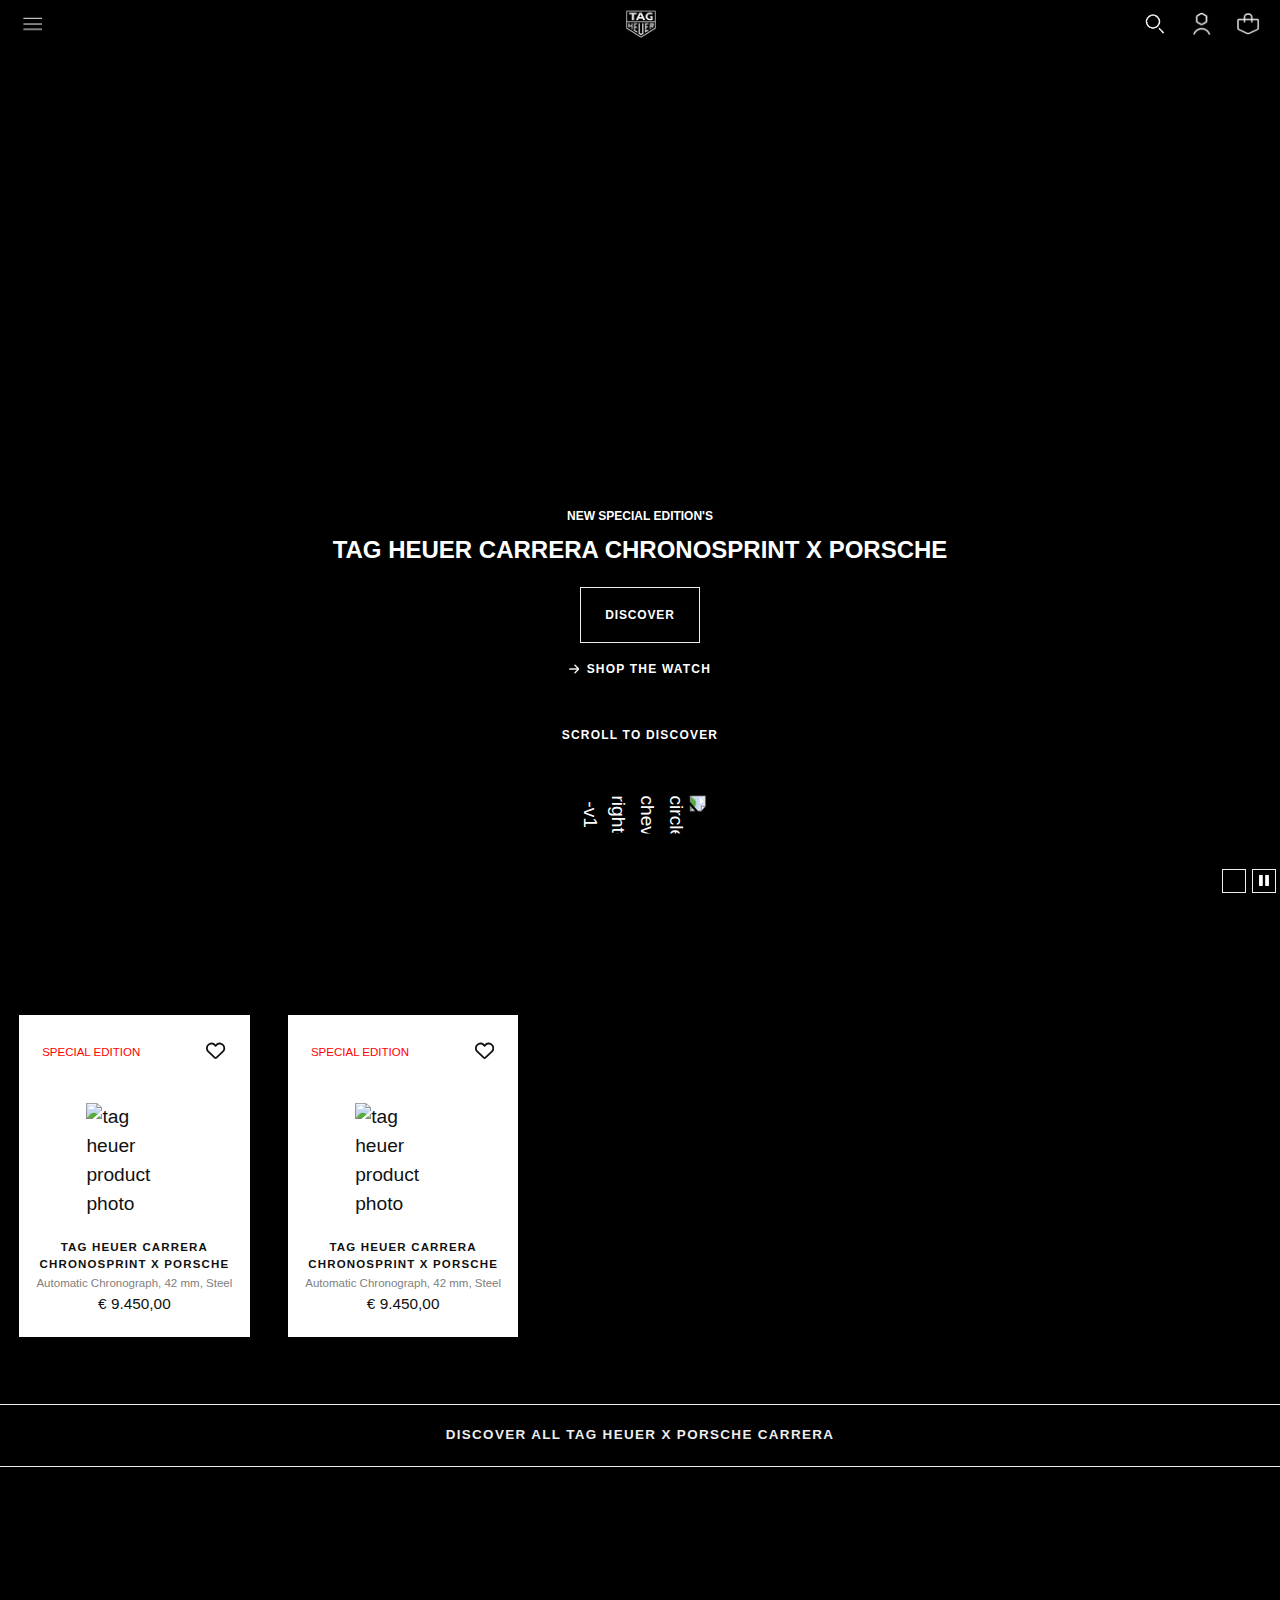
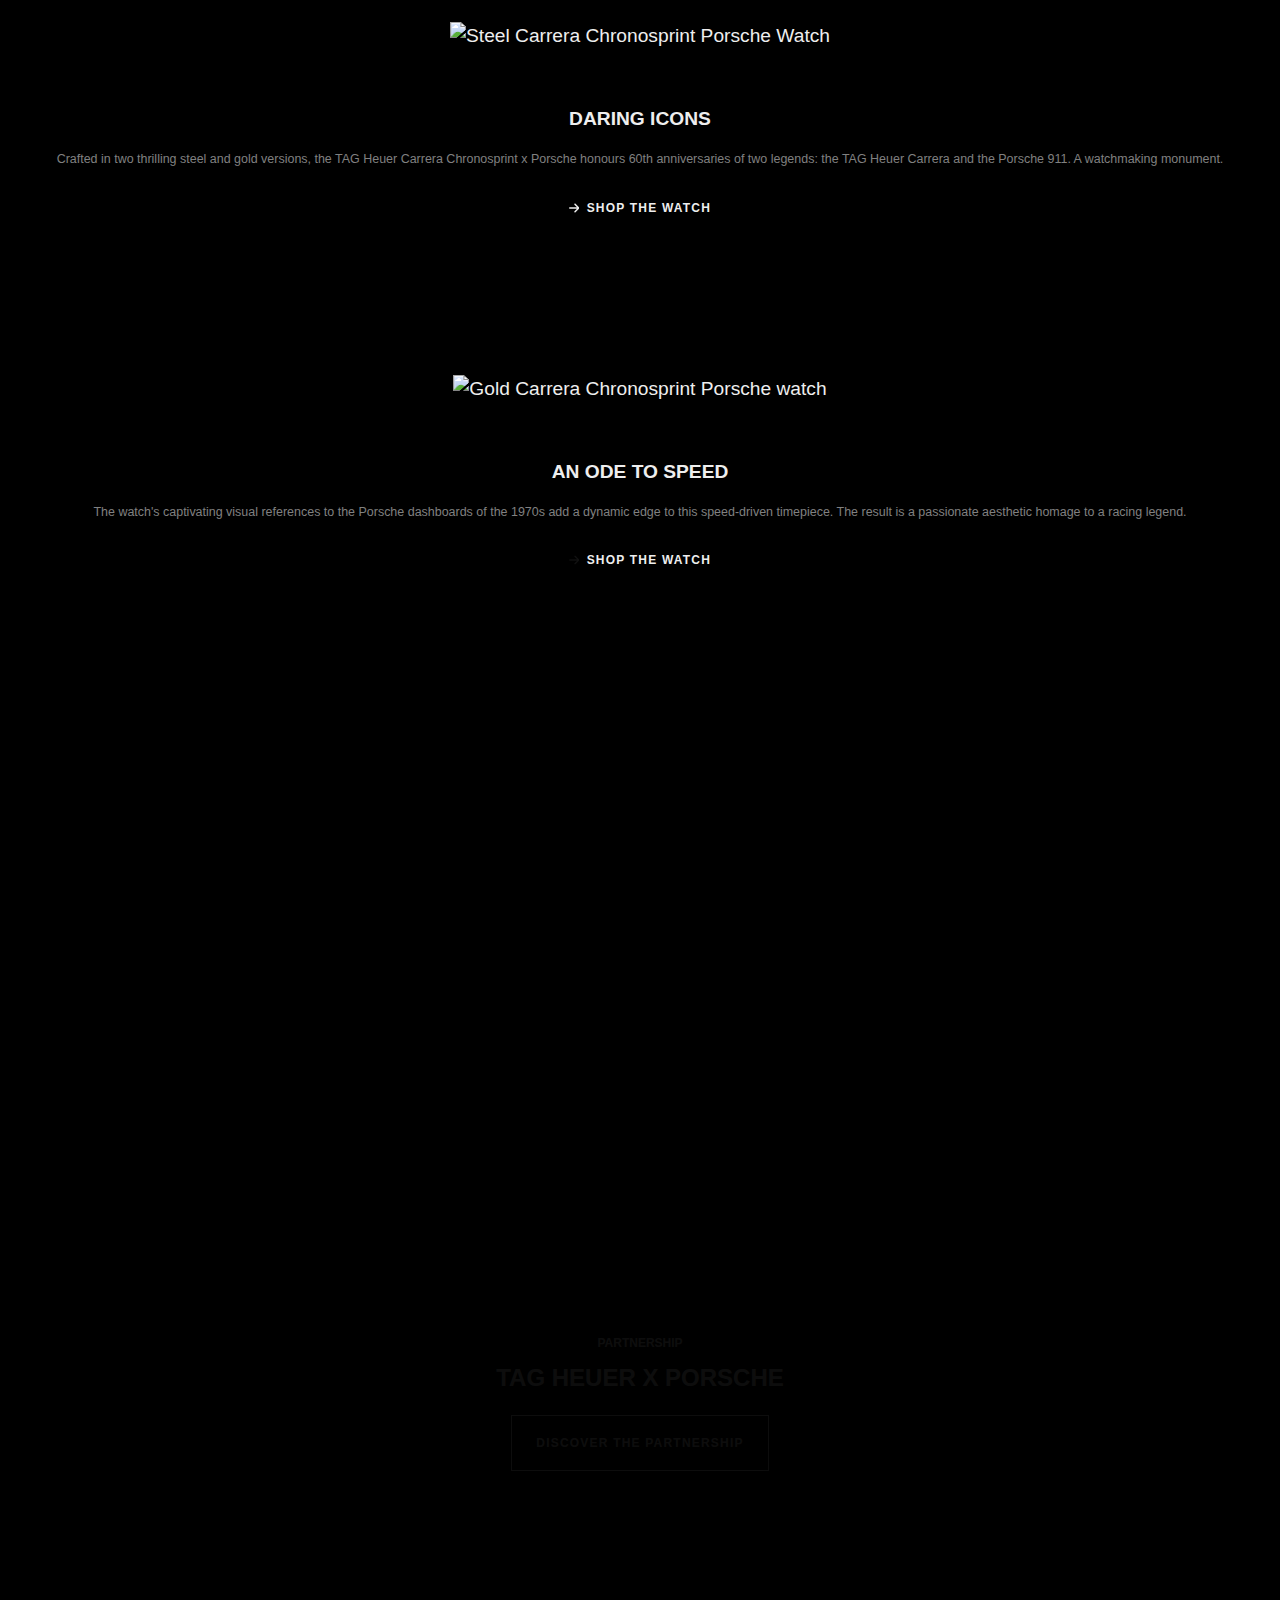
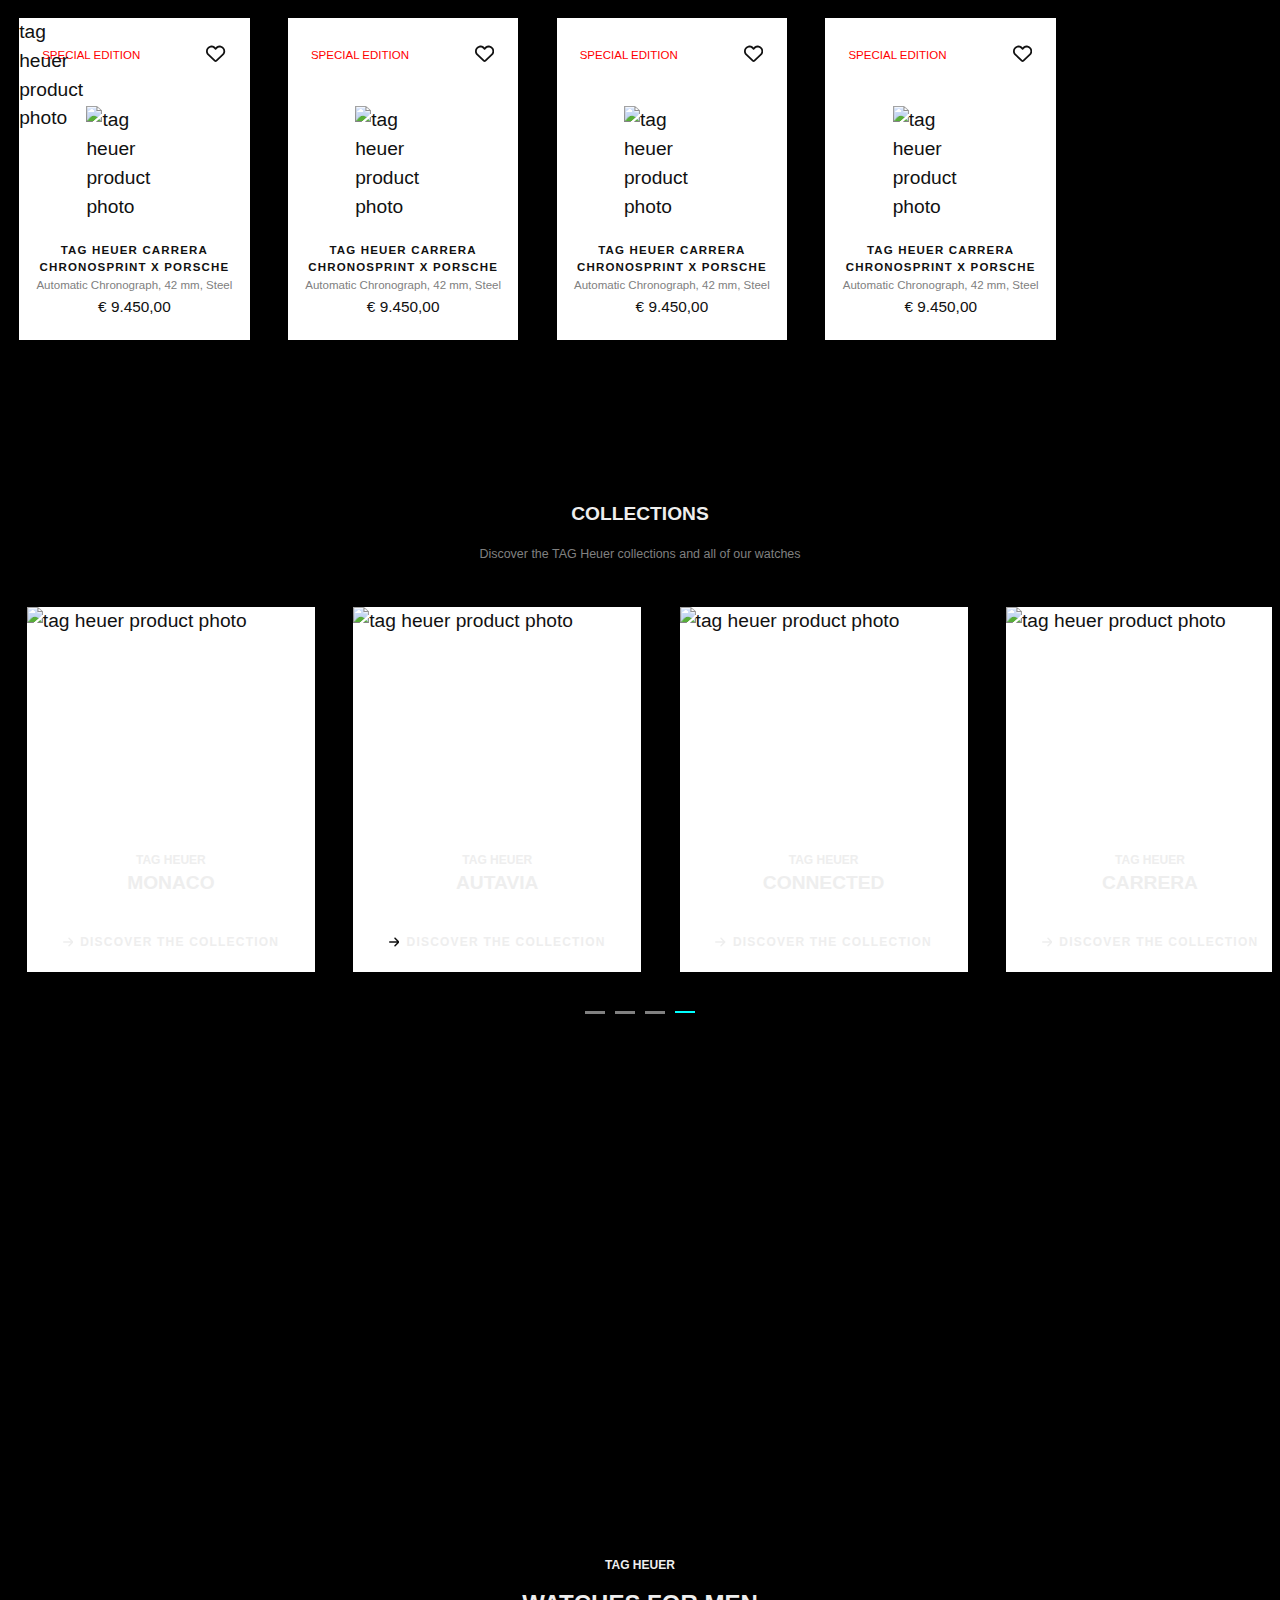
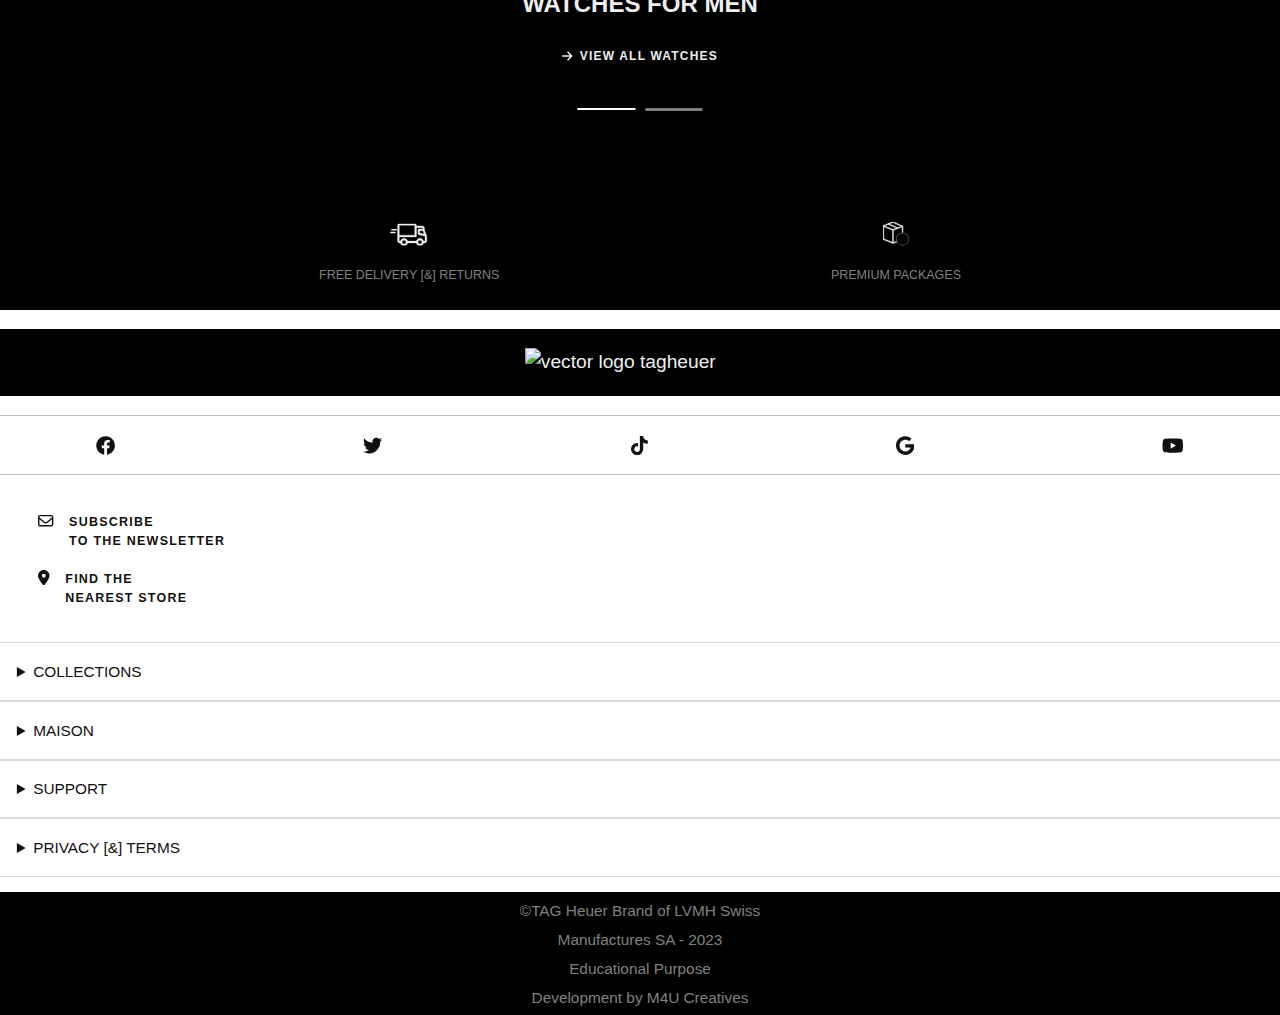
==== commit 499a5802: "Add files via upload" ====
--- a/index.html
+++ b/index.html
@@ -17,21 +17,21 @@
 	<header>
 		<section>
 			<div>
-				<img src="/images/logo_tagheuer_white.png" alt="TAG Heuer logo">
+				<img src="./images/logo_tagheuer_white.png" alt="TAG Heuer logo">
 			</div>
 			<nav>
 				<div>
-					<img src="/images/menu.png" alt="Menu Icon Header">
+					<img src="./images/menu.png" alt="Menu Icon Header">
 					<!-- <svg xmlns="http://www.w3.org/2000/svg" x="0px" y="0px" width="50" height="50" viewBox="0 0 50 50"
 							style="fill:#FFFFFF;"><path d="M 0 9 L 0 11 L 50 11 L 50 9 Z M 0 24 L 0 26 L 50 26 L 50 24 Z M 0 39 L 0 41 L 50 41 L 50 39 Z"></path></svg> -->
 				</div>
 				
 				<div>
-					<img src="/images/search.png" alt="Search Icon Header">
+					<img src="./images/search.png" alt="Search Icon Header">
 					<!-- <svg xmlns="http://www.w3.org/2000/svg" x="0px" y="0px" width="50" height="50" viewBox="0 0 24 24" style="fill:#FFFFFF;"><path d="M 9 2 C 5.1458514 2 2 5.1458514 2 9 C 2 12.854149 5.1458514 16 9 16 C 10.747998 16 12.345009 15.348024 13.574219 14.28125 L 14 14.707031 L 14 16 L 19.585938 21.585938 C 20.137937 22.137937 21.033938 22.137938 21.585938 21.585938 C 22.137938 21.033938 22.137938 20.137938 21.585938 19.585938 L 16 14 L 14.707031 14 L 14.28125 13.574219 C 15.348024 12.345009 16 10.747998 16 9 C 16 5.1458514 12.854149 2 9 2 z M 9 4 C 11.773268 4 14 6.2267316 14 9 C 14 11.773268 11.773268 14 9 14 C 6.2267316 14 4 11.773268 4 9 C 4 6.2267316 6.2267316 4 9 4 z"></path></svg> -->
-					<img src="/images/user.png" alt="User Icon Header">
+					<img src="./images/user.png" alt="User Icon Header">
 					<!-- <svg xmlns="http://www.w3.org/2000/svg" viewBox="0 0 448 512">! Font Awesome Free 6.4.2 by @fontawesome - https://fontawesome.com License - https://fontawesome.com/license (Commercial License) Copyright 2023 Fonticons, Inc.<style>svg{fill:#ffffff}</style><path d="M224 256A128 128 0 1 0 224 0a128 128 0 1 0 0 256zm-45.7 48C79.8 304 0 383.8 0 482.3C0 498.7 13.3 512 29.7 512H418.3c16.4 0 29.7-13.3 29.7-29.7C448 383.8 368.2 304 269.7 304H178.3z"/></svg> -->
-					<img src="/images/cart.png" alt="Cart Icon Header">
+					<img src="./images/cart.png" alt="Cart Icon Header">
 					<!-- <svg xmlns="http://www.w3.org/2000/svg" viewBox="0 0 448 512">! Font Awesome Free 6.4.2 by @fontawesome - https://fontawesome.com License - https://fontawesome.com/license (Commercial License) Copyright 2023 Fonticons, Inc.<style>svg{fill:#ffffff}</style><path d="M160 112c0-35.3 28.7-64 64-64s64 28.7 64 64v48H160V112zm-48 48H48c-26.5 0-48 21.5-48 48V416c0 53 43 96 96 96H352c53 0 96-43 96-96V208c0-26.5-21.5-48-48-48H336V112C336 50.1 285.9 0 224 0S112 50.1 112 112v48zm24 48a24 24 0 1 1 0 48 24 24 0 1 1 0-48zm152 24a24 24 0 1 1 48 0 24 24 0 1 1 -48 0z"/></svg> -->
 				</div>
 			</nav>
@@ -57,7 +57,7 @@
 					</div>
 				</article>
 				<nav>
-					<a href="/timepiece.html">
+					<a href="./timepiece.html">
 						<p>TIMEPIECES</p>
 						<svg xmlns="http://www.w3.org/2000/svg" viewBox="0 0 448 512"><!--! Font Awesome Free 6.4.2 by @fontawesome - https://fontawesome.com License - https://fontawesome.com/license (Commercial License) Copyright 2023 Fonticons, Inc. --><path d="M438.6 278.6c12.5-12.5 12.5-32.8 0-45.3l-160-160c-12.5-12.5-32.8-12.5-45.3 0s-12.5 32.8 0 45.3L338.8 224 32 224c-17.7 0-32 14.3-32 32s14.3 32 32 32l306.7 0L233.4 393.4c-12.5 12.5-12.5 32.8 0 45.3s32.8 12.5 45.3 0l160-160z"/></svg>
 					</a>
@@ -65,7 +65,7 @@
 						<p>SMARTWATCHES</p>
 						<svg xmlns="http://www.w3.org/2000/svg" viewBox="0 0 448 512"><!--! Font Awesome Free 6.4.2 by @fontawesome - https://fontawesome.com License - https://fontawesome.com/license (Commercial License) Copyright 2023 Fonticons, Inc. --><path d="M438.6 278.6c12.5-12.5 12.5-32.8 0-45.3l-160-160c-12.5-12.5-32.8-12.5-45.3 0s-12.5 32.8 0 45.3L338.8 224 32 224c-17.7 0-32 14.3-32 32s14.3 32 32 32l306.7 0L233.4 393.4c-12.5 12.5-12.5 32.8 0 45.3s32.8 12.5 45.3 0l160-160z"/></svg>
 					</a>
-					<a href="/index.html">
+					<a href="./index.html">
 						<p>TAG HEUER UNIVERSE</p>
 						<svg xmlns="http://www.w3.org/2000/svg" viewBox="0 0 448 512"><!--! Font Awesome Free 6.4.2 by @fontawesome - https://fontawesome.com License - https://fontawesome.com/license (Commercial License) Copyright 2023 Fonticons, Inc. --><path d="M438.6 278.6c12.5-12.5 12.5-32.8 0-45.3l-160-160c-12.5-12.5-32.8-12.5-45.3 0s-12.5 32.8 0 45.3L338.8 224 32 224c-17.7 0-32 14.3-32 32s14.3 32 32 32l306.7 0L233.4 393.4c-12.5 12.5-12.5 32.8 0 45.3s32.8 12.5 45.3 0l160-160z"/></svg>
 					</a>
--- a/styles/style.css
+++ b/styles/style.css
@@ -247,7 +247,7 @@
 header > section:first-of-type nav div:first-of-type img,
 header > section:first-of-type nav div:last-of-type img{
   max-width: 1.5rem;
-  
+  max-height: 1.5rem;
 }
 
 header > section:first-of-type nav div:last-of-type img:nth-of-type(2),
@@ -591,11 +591,11 @@
 }
 
 .playing-bg{
-  background-image: url("/images/pause.png");
+  background-image: url("./images/pause.png");
 }
 
 .muted-bg{
-  background-image: url("/images/unmute.png");
+  background-image: url("./images/unmute.png");
 }
 
 .videocontent{
@@ -664,7 +664,7 @@
 
 .product-showcase-wrapper{
   background-image: url(
-    https://www.tagheuer.com/on/demandware.static/-/Library-Sites-TagHeuer-Shared/default/dw79f46b18/images/Landing/Porsche/Chronosprint/product-carousel-background-m.png);
+    "https://www.tagheuer.com/on/demandware.static/-/Library-Sites-TagHeuer-Shared/default/dw79f46b18/images/Landing/Porsche/Chronosprint/product-carousel-background-m.png");
     background-repeat: no-repeat;
     background-size: cover;
     display: flex;
@@ -902,7 +902,7 @@
     margin-left: 40vw;
     margin-right: 40vw;
     opacity: 0;
-    content: url(/images/heart-solid.svg);
+    content: url("./images/heart-solid.svg");
 }
 
 @keyframes heart_animation {
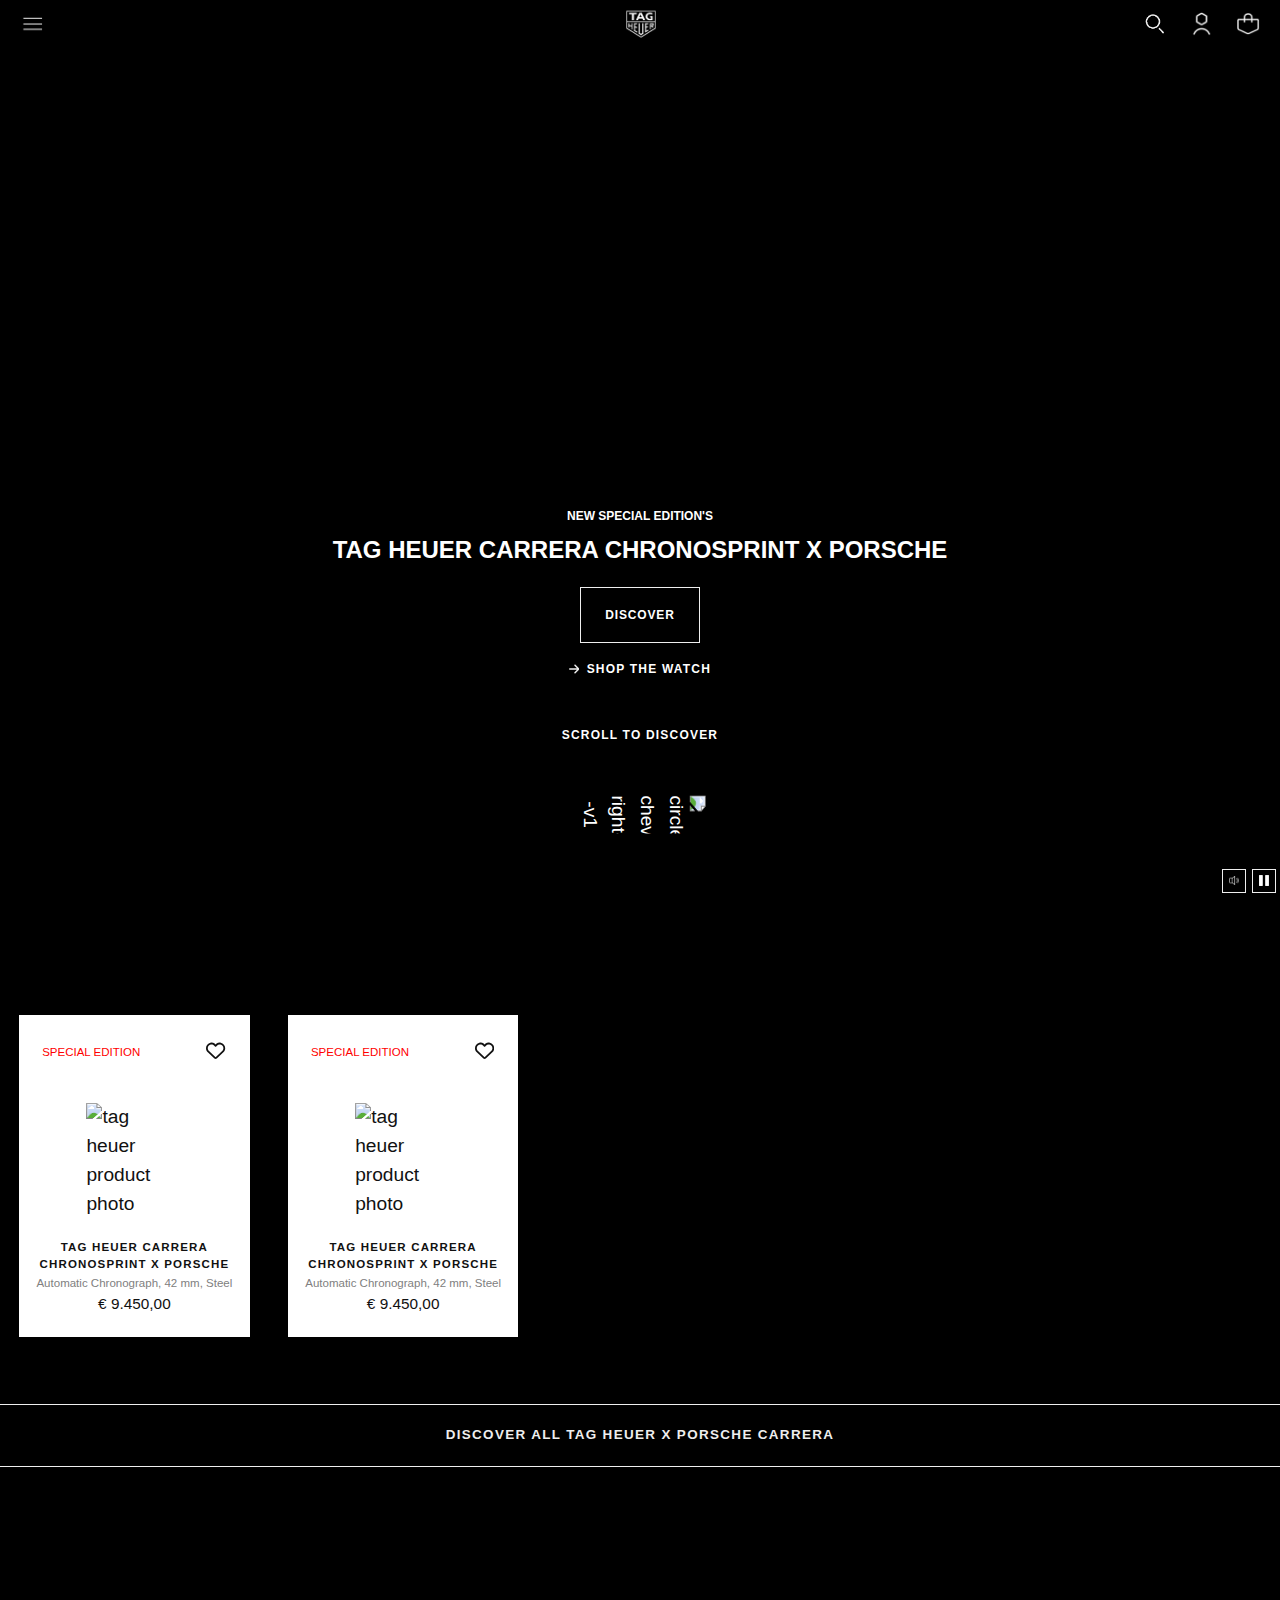
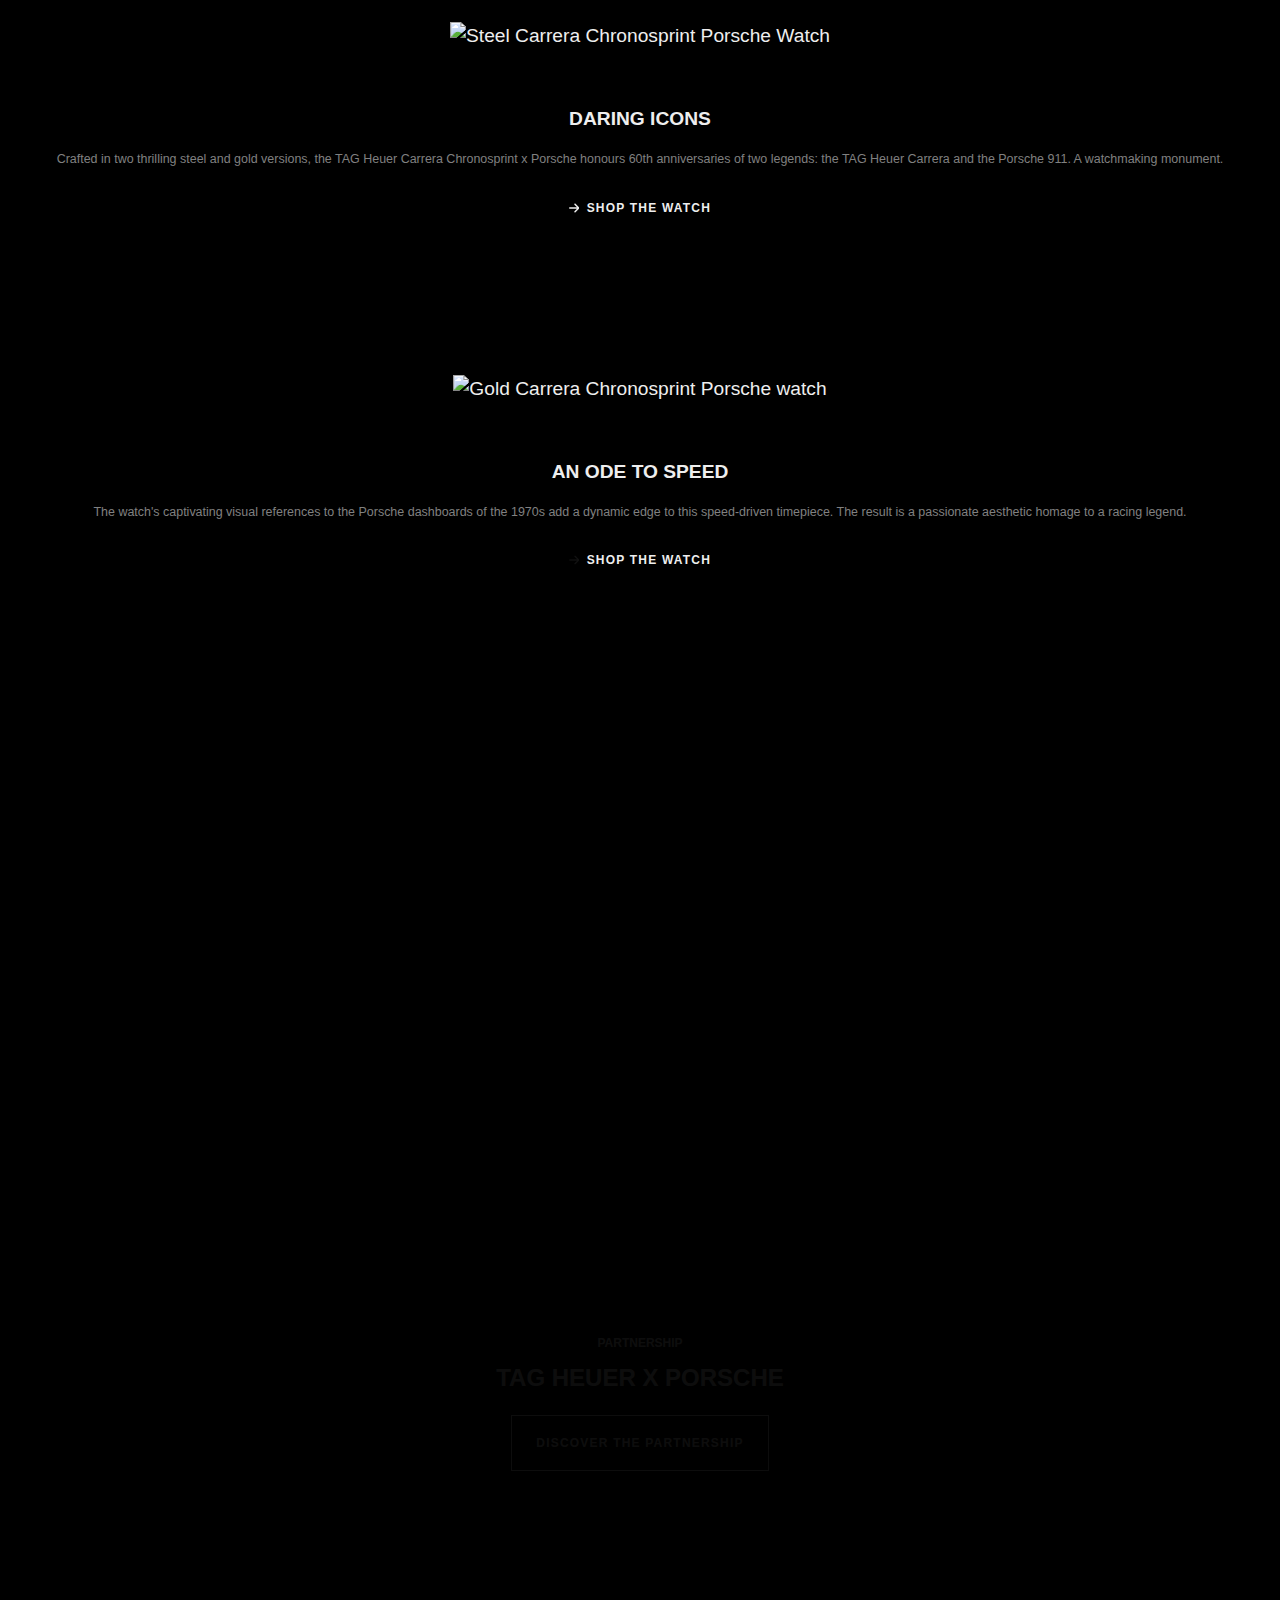
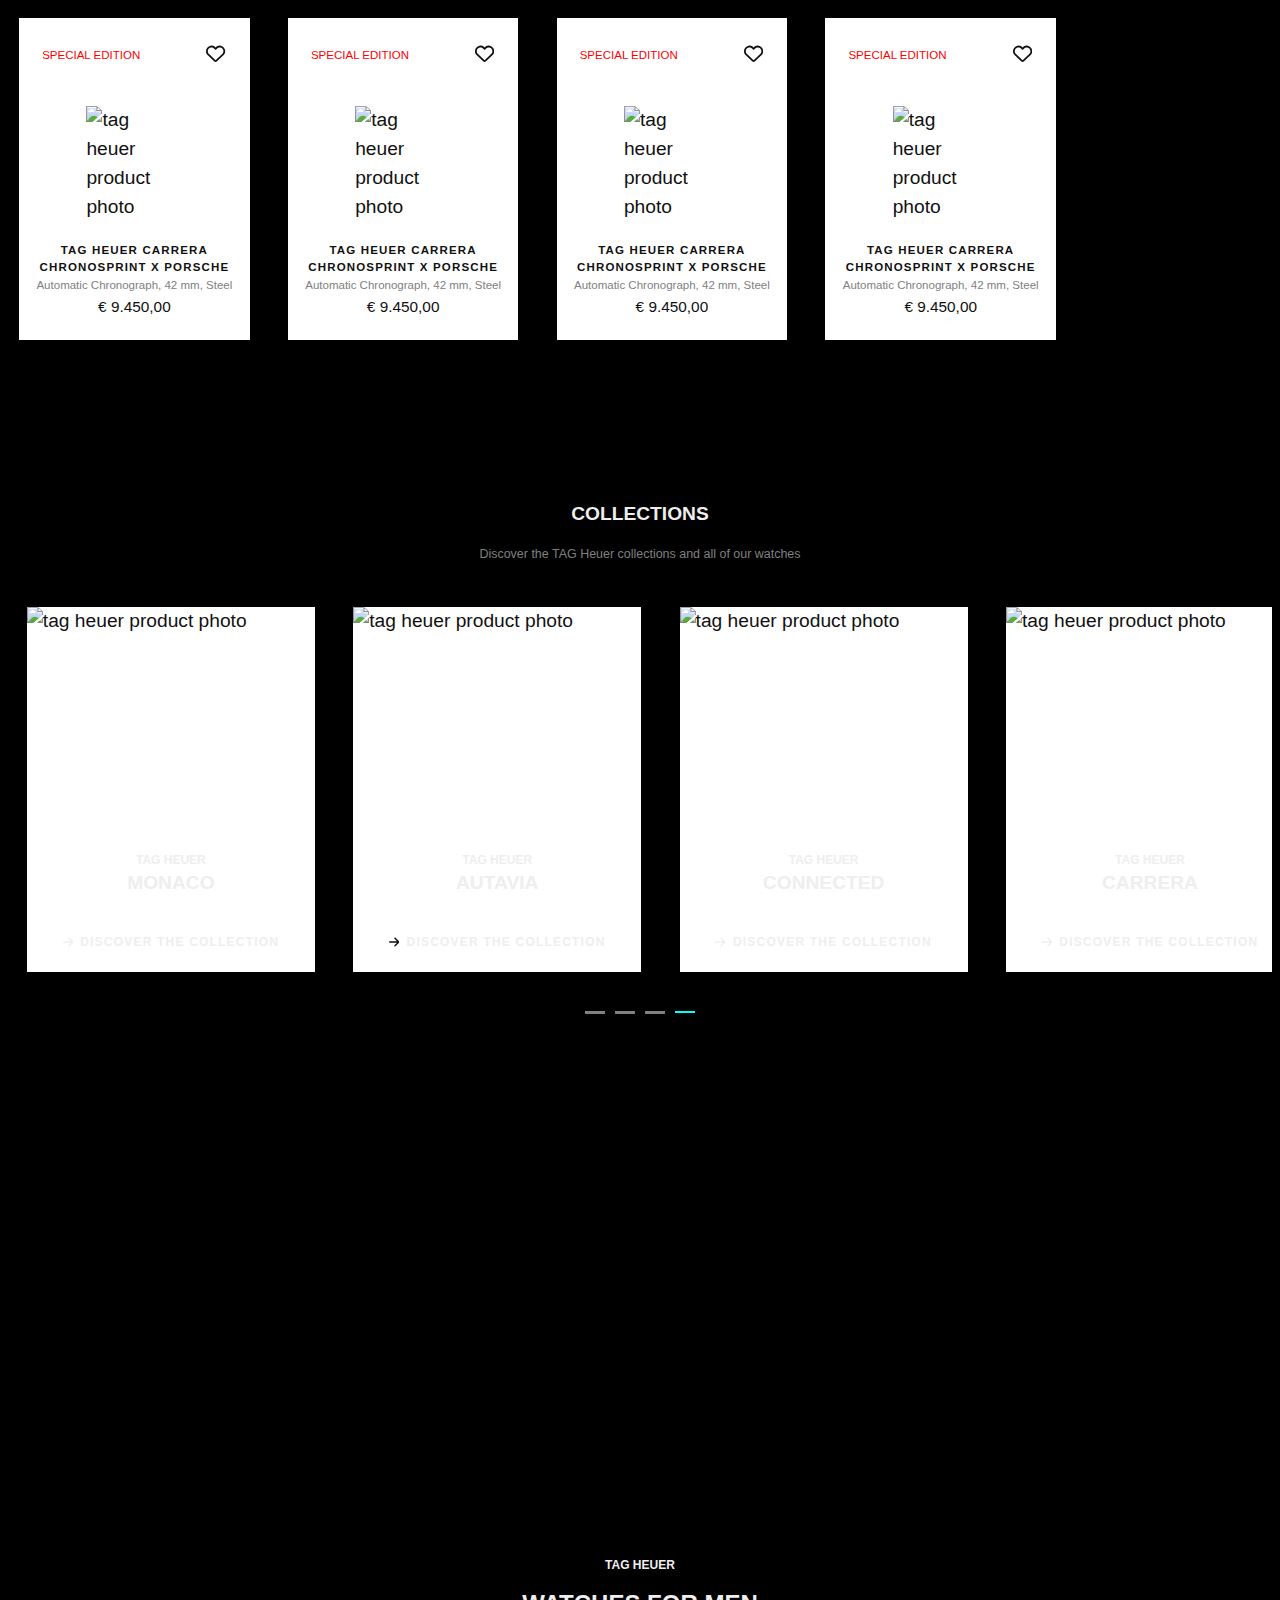
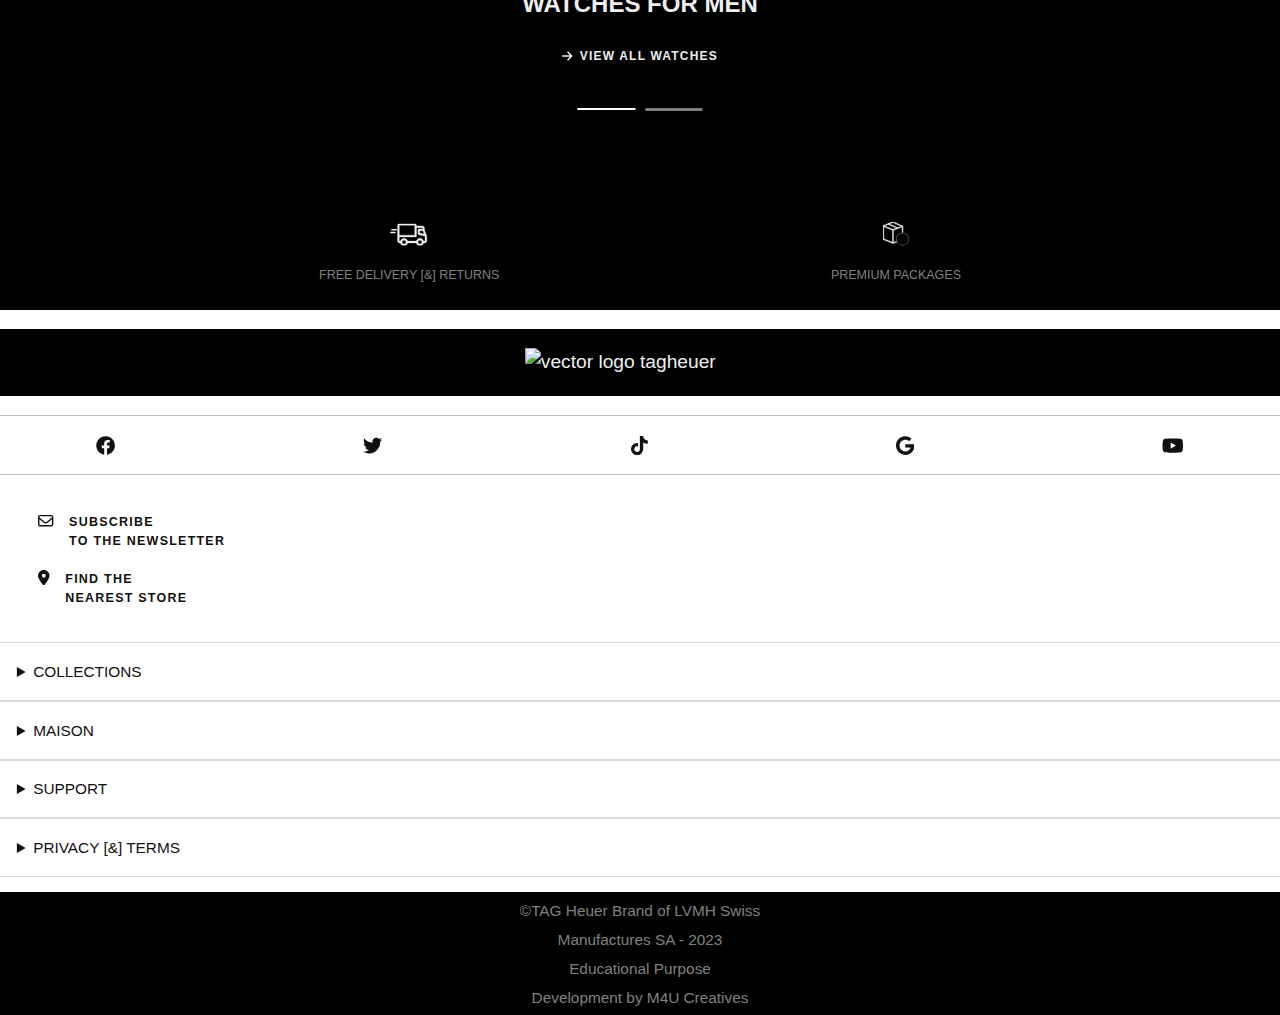
==== commit 3338a5f4: "Add files via upload" ====
--- a/index.html
+++ b/index.html
@@ -168,7 +168,7 @@
 				<p><span>special edition</span></p>
 				<svg class="product_heart" xmlns="http://www.w3.org/2000/svg" viewBox="0 0 512 512"><!--! Font Awesome Free 6.4.2 by @fontawesome - https://fontawesome.com License - https://fontawesome.com/license (Commercial License) Copyright 2023 Fonticons, Inc. --><path d="M225.8 468.2l-2.5-2.3L48.1 303.2C17.4 274.7 0 234.7 0 192.8v-3.3c0-70.4 50-130.8 119.2-144C158.6 37.9 198.9 47 231 69.6c9 6.4 17.4 13.8 25 22.3c4.2-4.8 8.7-9.2 13.5-13.3c3.7-3.2 7.5-6.2 11.5-9c0 0 0 0 0 0C313.1 47 353.4 37.9 392.8 45.4C462 58.6 512 119.1 512 189.5v3.3c0 41.9-17.4 81.9-48.1 110.4L288.7 465.9l-2.5 2.3c-8.2 7.6-19 11.9-30.2 11.9s-22-4.2-30.2-11.9zM239.1 145c-.4-.3-.7-.7-1-1.1l-17.8-20c0 0-.1-.1-.1-.1c0 0 0 0 0 0c-23.1-25.9-58-37.7-92-31.2C81.6 101.5 48 142.1 48 189.5v3.3c0 28.5 11.9 55.8 32.8 75.2L256 430.7 431.2 268c20.9-19.4 32.8-46.7 32.8-75.2v-3.3c0-47.3-33.6-88-80.1-96.9c-34-6.5-69 5.4-92 31.2c0 0 0 0-.1 .1s0 0-.1 .1l-17.8 20c-.3 .4-.7 .7-1 1.1c-4.5 4.5-10.6 7-16.9 7s-12.4-2.5-16.9-7z"/></svg>
 				<img src="https://www.tagheuer.com/on/demandware.static/-/Sites-tagheuer-master/default/dw9e4cd8ce/TAG_Heuer_Carrera/CBS2011.FC6529/CBS2011.FC6529_0913.png?impolicy=producttile&height=264" alt="tag heuer product photo">
-		tag heuer product photo		<h3>TAG HEUER CARRERA CHRONOSPRINT X PORSCHE</h3>
+				<h3>TAG HEUER CARRERA CHRONOSPRINT X PORSCHE</h3>
 				<p>Automatic Chronograph, 42 mm, Steel</p>
 				<p>€ 9.450,00</p>
 			</article>
--- a/styles/style.css
+++ b/styles/style.css
@@ -560,7 +560,7 @@
 }
 .porschecollab article > a:nth-of-type(3) img{
   max-width: 2em;
-  rotate: 90deg;
+  transform: rotate(90deg);
 
 }
 
@@ -591,11 +591,11 @@
 }
 
 .playing-bg{
-  background-image: url("./images/pause.png");
+  background-image: url(/images/play.png);
 }
 
 .muted-bg{
-  background-image: url("./images/unmute.png");
+  background-image: url(/images/unmute.png);
 }
 
 .videocontent{
@@ -625,7 +625,7 @@
 }
 
 .videocontent button img{
-  rotate: 90deg;
+  transform: rotate(90deg);
   width: 2.5em;
 }
 
@@ -895,7 +895,8 @@
   animation: heart_animation 5s ease-in-out;
   transition: all 5s ease-in-out;
     position: absolute;
-    transform: translate(50% 50%);
+    transform: translateY(50%);
+    transform: translateX(50%);
     width: 4em;
     margin-top: 30vh;
     height: 4em;
@@ -913,20 +914,23 @@
   10%{
     opacity: 0.2;
     transform: rotate(-6deg);
-    transform: translate(57% 62%);
+    transform: translateY(57%);
+    transform: translateX(62%);
 
   }
   20%{
     opacity: 0.6;
   }
   30%{
-    transform: translate(57% 72%);
+    transform: translateY(57%);
+    transform: translateX(72%);
     transform: rotate(4deg);
 
   }
   40%{
     opacity: 1;
-    transform: translate(50% 76%);
+    transform: translateY(50%);
+    transform: translateX(76%);
     transform: rotate(6deg);
 
   }
@@ -938,7 +942,8 @@
   }
   70%{
     opacity: .8;
-    transform: translate(48% 89%);
+    transform: translateY(48%);
+    transform: translateX(89%);
     transform: rotate(-3deg);
 
   }
@@ -951,7 +956,8 @@
   }
   100%{
     opacity: 0;
-    transform: translate(50% 100%);
+    transform: translateY(50%);
+    transform: translateX(100%);
     transform: rotate(0deg);
     margin-top: 0vh;
   }
@@ -1095,7 +1101,7 @@
 }
 
 .collections article img:hover{
-  scale: 1.05;
+  transform: scale(1.05);
 }
 
 
@@ -1467,11 +1473,11 @@
 
 
 .promises article:first-of-type svg{
-  scale: 0.6;
+  transform: scale(0.6);
 }
 
 .promises article:nth-of-type(2) svg{
-  scale: 0.7;
+  transform: scale(0.7);
 }
 
 
